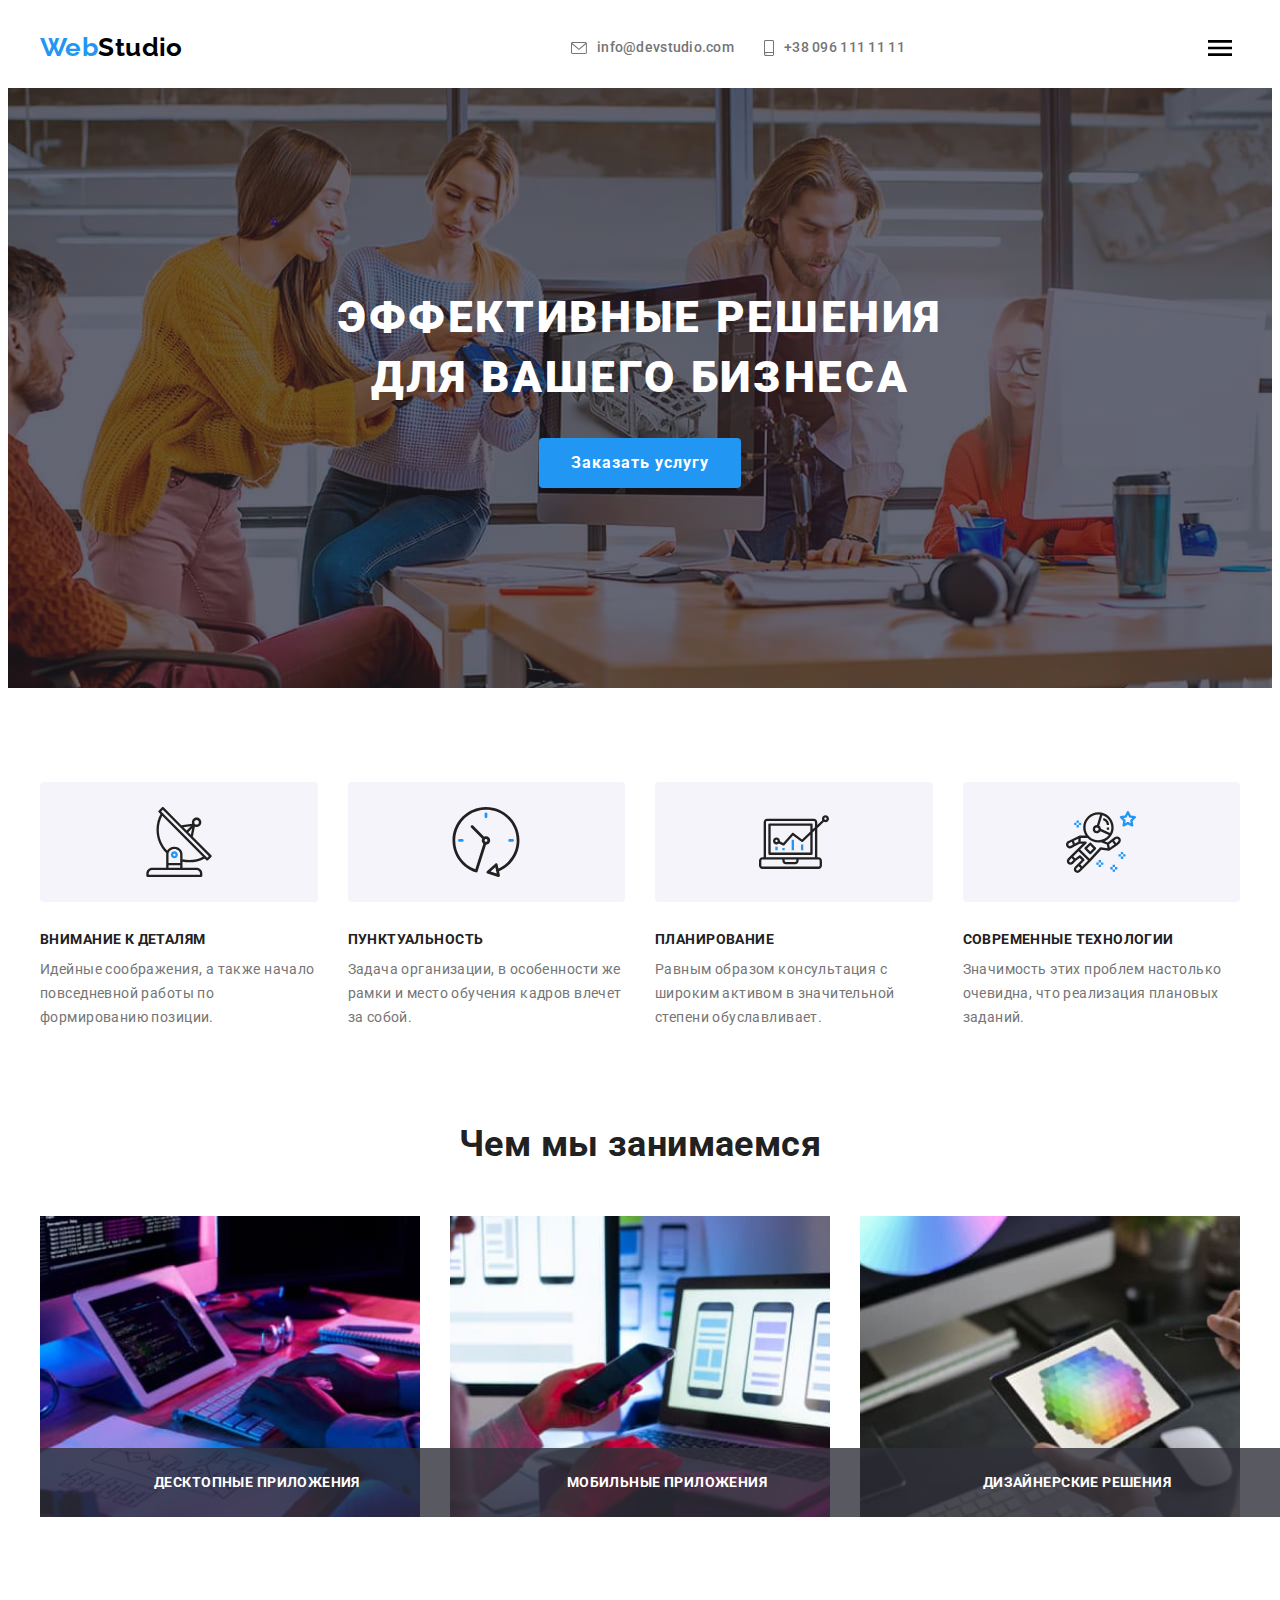
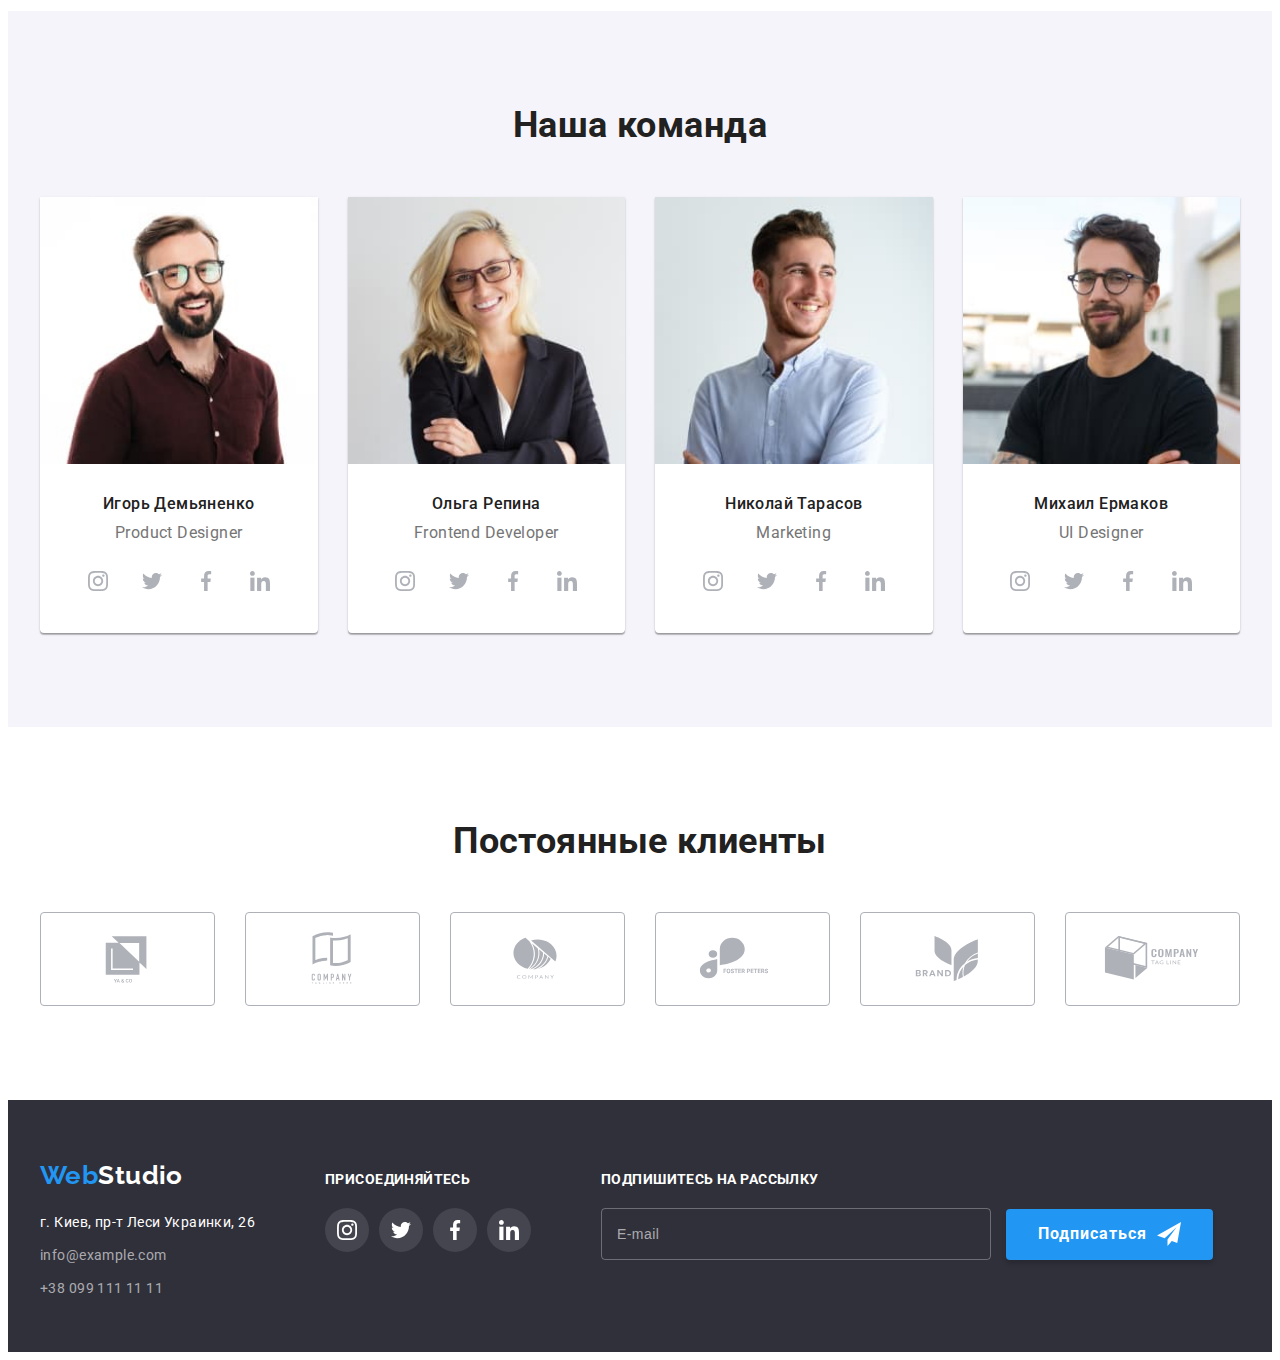
==== index.html @ e26afc37 "/" ====
<!DOCTYPE html>
<html lang="ru">
  <head>
    <meta charset="UTF-8" />
    <meta http-equiv="X-UA-Compatible" content="IE=edge" />
    <meta name="viewport" content="width=device-width, initial-scale=1.0" />
    <link rel="preconnect" href="https://fonts.googleapis.com" />
    <link rel="preconnect" href="https://fonts.gstatic.com" crossorigin />
    <link
      href="https://fonts.googleapis.com/css2?family=Raleway:wght@700&family=Roboto:wght@400;500;700;900&display=swap"
      rel="stylesheet"
    />
    <title>WebStudio</title>
    <link
      rel="stylesheet"
      href="https://cdnjs.cloudflare.com/ajax/libs/modern-normalize/1.1.0/modern-normalize.min.css"
      integrity="sha512-wpPYUAdjBVSE4KJnH1VR1HeZfpl1ub8YT/NKx4PuQ5NmX2tKuGu6U/JRp5y+Y8XG2tV+wKQpNHVUX03MfMFn9Q=="
      crossorigin="anonymous"
      referrerpolicy="no-referrer"
    />
    <link rel="stylesheet" href="./css/main.min.css" />
  </head>

  <body>
    <!-- header -->
    <header class="header">
      <div class="container header__container">
        <a href="./index.html" class="logo link">Web<span class="logo__header">Studio</span></a>
        <nav class="site-nav">
          <ul class="site-list list">
            <li class="site-list__item">
              <a href="" class="site-list__link link current">Студия</a>
            </li>
            <li class="site-list__item">
              <a href="./portfolio.html" class="site-list__link link">Портфолио</a>
            </li>
            <li class="site-list__item">
              <a href="" class="site-list__link link">Контакты</a>
            </li>
          </ul>
        </nav>
        <ul class="contact-list list">
          <li class="site-list__item">
            <a href="mailto:info@devstudio.com" class="site-list__link link">
              <svg class="contact-list__icon" width="16" height="12">
                <use href="./images/sprite-nav.svg#icon-mail"></use>
              </svg>
              info@devstudio.com
            </a>
          </li>
          <li class="site-list__item">
            <a href="tel:+380961111111" class="site-list__link link">
              <svg class="contact-list__icon" width="10" height="16">
                <use href="./images/sprite-nav.svg#icon-tell"></use>
              </svg>
              +38 096 111 11 11
            </a>
          </li>
        </ul>
        <div class="btn-menu">
          <button type="button" class="menu-open-btn" data-menu-open>
            <svg class="menu-open__icon" width="24px" height="16px">
              <use href="./images/menu-open.svg#menu-open"></use>
            </svg>
          </button>
        </div>
      </div>
      <div class="mob-menu is-hidden" data-menu>
        <div class="container">
          <button type="button" class="menu-close-btn" data-menu-close>
            <svg class="menu-close__icon" width="18.67px" height="18.67px">
              <use href="./images/menu-close.svg#menu-close"></use>
            </svg>
          </button>
          <div class="mob-menu-top">
            <ul class="mob-menu__list list">
              <li class="mob-menu__item">
                <a href="" class="mob-menu__link link">Студия</a>
              </li>
              <li class="mob-menu__item">
                <a href="./portfolio.html" class="mob-menu__link link">Портфолио</a>
              </li>
              <li class="mob-menu__item">
                <a href="" class="mob-menu__link link">Контакты</a>
              </li>
            </ul>
          </div>
          <div class="mob-contact-bottom">
            <ul class="mob-contact__list list">
              <li class="mob-contact__item">
                <a href="tel:+380961111111" class="mob-tel__link link">+38 096 111 11 11</a>
              </li>
              <li class="mob-contact__item">
                <a href="mailto:info@devstudio.com" class="mob-mail__link link"
                  >info@devstudio.com</a
                >
              </li>
            </ul>
          </div>
          <ul class="mob-social__list list">
            <li class="mob-social__item">
              <a href="" class="mob-social__link link line">Instagram</a>
            </li>
            <li class="mob-social__item">
              <a href="" class="mob-social__link link line">Twitter</a>
            </li>
            <li class="mob-social__item">
              <a href="" class="mob-social__link link line">Facebook</a>
            </li>
            <li class="mob-social__item">
              <a href="" class="mob-social__link link">LinkedIn</a>
            </li>
          </ul>
        </div>
      </div>
    </header>

    <main>
      <!-- hero -->
      <section class="hero">
        <div class="container">
          <h1 class="hero__title">ЭФФЕКТИВНЫЕ РЕШЕНИЯ ДЛЯ ВАШЕГО БИЗНЕСА</h1>
          <button type="button" class="button__universal" data-modal-open>Заказать услугу</button>
        </div>
      </section>

      <!-- feature -->
      <section class="feature section">
        <div class="container">
          <ul class="card-set list">
            <li class="feature__item item">
              <div class="feature__icon">
                <svg width="70" height="70">
                  <use href="./images/sprite.svg#icon-antenna"></use>
                </svg>
              </div>
              <h3 class="feature__title">ВНИМАНИЕ К ДЕТАЛЯМ</h3>
              <p class="feature__text">
                Идейные соображения, а также начало повседневной работы по формированию позиции.
              </p>
            </li>
            <li class="feature__item item">
              <div class="feature__icon">
                <svg width="70" height="70">
                  <use href="./images/sprite.svg#icon-clock"></use>
                </svg>
              </div>
              <h3 class="feature__title">ПУНКТУАЛЬНОСТЬ</h3>
              <p class="feature__text">
                Задача организации, в особенности же рамки и место обучения кадров влечет за собой.
              </p>
            </li>
            <li class="feature__item item">
              <div class="feature__icon">
                <svg width="70" height="70">
                  <use href="./images/sprite.svg#icon-diagram"></use>
                </svg>
              </div>
              <h3 class="feature__title">ПЛАНИРОВАНИЕ</h3>
              <p class="feature__text">
                Равным образом консультация с широким активом в значительной степени обуславливает.
              </p>
            </li>
            <li class="feature__item item">
              <div class="feature__icon">
                <svg width="70" height="70">
                  <use href="./images/sprite.svg#icon-astronaut"></use>
                </svg>
              </div>
              <h3 class="feature__title">СОВРЕМЕННЫЕ ТЕХНОЛОГИИ</h3>
              <p class="feature__text">
                Значимость этих проблем настолько очевидна, что реализация плановых заданий.
              </p>
            </li>
          </ul>
        </div>
      </section>

      <!-- work -->
      <section class="work section">
        <div class="container">
          <h2 class="section__title">Чем мы занимаемся</h2>
          <ul class="card-set list">
            <li class="work__item item">
              <div class="work__wrap">
                <img
                  srcset="./images/computer-1x.jpg 1x, ./images/computer-2x.jpg 2x"
                  src="./images/computer-1x.jpg"
                  alt="компьютер"
                  width="370"
                  height="294"
                />
                <p class="work__text">Десктопные приложения</p>
              </div>
            </li>
            <li class="work__item item">
              <div class="work__wrap">
                <img
                  srcset="./images/notebook-1x.jpg 1x, ./images/notebook-2x.jpg 2x"
                  src="./images/notebook-1x.jpg"
                  alt="ноутбук"
                  width="370"
                  height="294"
                />
                <p class="work__text">Мобильные приложения</p>
              </div>
            </li>
            <li class="work__item item">
              <div class="work__wrap">
                <img
                  srcset="./images/tablet-1x.jpg 1x, ./images/tablet-2x.jpg 2x"
                  src="./images/tablet-1x.jpg"
                  alt="планшет"
                  width="370"
                  height="294"
                />
                <p class="work__text">Дизайнерские решения</p>
              </div>
            </li>
          </ul>
        </div>
      </section>

      <!-- team -->
      <section class="team section">
        <div class="container">
          <h2 class="section__title">Наша команда</h2>
          <ul class="card-set list">
            <li class="team__item item">
              <div class="team__img">
                <picture>
                  <source
                    srcset="./images/igor-desk-1x.jpg 1x, ./images/igor-desk-2x.jpg 2x"
                    media="(min-width: 1200px)"
                  />
                  <source
                    srcset="./images/igor-tab-1x.jpg 1x, ./images/igor-tab-2x.jpg 2x"
                    media="(min-width: 768px)"
                  />
                  <source
                    srcset="./images/igor-mob-1x.jpg 1x, ./images/igor-mob-2x.jpg 2x"
                    media="(min-width: 320px)"
                  />
                  <img src="./images/igor-desk-1x.jpg" alt="дизайнер продуктов" />
                </picture>
              </div>
              <h3 class="team__title">Игорь Демьяненко</h3>
              <p lang="en" class="team__profession">Product Designer</p>
              <ul class="social list">
                <li class="social__item">
                  <a href="" class="social__link" target="_blank" rel="noopener noreferrer">
                    <svg class="social__icon" width="20" height="20">
                      <use href="./images/icons.svg#icon-instagram"></use>
                    </svg>
                  </a>
                </li>
                <li class="social__item">
                  <a href="" class="social__link" target="_blank" rel="noopener noreferrer">
                    <svg class="social__icon" width="20" height="20">
                      <use href="./images/icons.svg#icon-twitter"></use>
                    </svg>
                  </a>
                </li>
                <li class="social__item">
                  <a href="" class="social__link" target="_blank" rel="noopener noreferrer">
                    <svg class="social__icon" width="20" height="20">
                      <use href="./images/icons.svg#icon-facebook"></use>
                    </svg>
                  </a>
                </li>
                <li class="social__item">
                  <a href="" class="social__link" target="_blank" rel="noopener noreferrer">
                    <svg class="social__icon" width="20" height="20">
                      <use href="./images/icons.svg#icon-linkedin"></use>
                    </svg>
                  </a>
                </li>
              </ul>
            </li>
            <li class="team__item item">
              <div class="team__img">
                <picture>
                  <source
                    srcset="./images/olya-desk-1x.jpg 1x, ./images/olya-desk-2x.jpg 2x"
                    media="(min-width: 1200px)"
                  />
                  <source
                    srcset="./images/olya-tab-1x.jpg 1x, ./images/olya-tab-2x.jpg 2x"
                    media="(min-width: 768px)"
                  />
                  <source
                    srcset="./images/olya-mob-1x.jpg 1x, ./images/olya-mob-2x.jpg 2x"
                    media="(min-width: 320px)"
                  />
                  <img src="./images/olya-desk-1x.jpg" alt="фронтенд разработчик" />
                </picture>
              </div>
              <h3 class="team__title">Ольга Репина</h3>
              <p lang="en" class="team__profession">Frontend Developer</p>
              <ul class="social list">
                <li class="social__item">
                  <a href="" class="social__link" target="_blank" rel="noopener noreferrer">
                    <svg class="social__icon" width="20" height="20">
                      <use href="./images/icons.svg#icon-instagram"></use>
                    </svg>
                  </a>
                </li>
                <li class="social__item">
                  <a href="" class="social__link" target="_blank" rel="noopener noreferrer">
                    <svg class="social__icon" width="20" height="20">
                      <use href="./images/icons.svg#icon-twitter"></use>
                    </svg>
                  </a>
                </li>
                <li class="social__item">
                  <a href="" class="social__link" target="_blank" rel="noopener noreferrer">
                    <svg class="social__icon" width="20" height="20">
                      <use href="./images/icons.svg#icon-facebook"></use>
                    </svg>
                  </a>
                </li>
                <li class="social__item">
                  <a href="" class="social__link" target="_blank" rel="noopener noreferrer">
                    <svg class="social__icon" width="20" height="20">
                      <use href="./images/icons.svg#icon-linkedin"></use>
                    </svg>
                  </a>
                </li>
              </ul>
            </li>
            <li class="team__item item">
              <div class="team__img">
                <picture>
                  <source
                    srcset="./images/nicholas-desk-1x.jpg 1x, ./images/nicholas-desk-2x.jpg 2x"
                    media="(min-width: 1200px)"
                  />
                  <source
                    srcset="./images/nicholas-tab-1x.jpg 1x, ./images/nicholas-tab-2x.jpg 2x"
                    media="(min-width: 768px)"
                  />
                  <source
                    srcset="./images/nicholas-mob-1x.jpg 1x, ./images/nicholas-mob-2x.jpg 2x"
                    media="(min-width: 320px)"
                  />
                  <img src="./images/nicholas-desk-1x.jpg" alt="занимается маркетингом" />
                </picture>
              </div>
              <h3 class="team__title">Николай Тарасов</h3>
              <p lang="en" class="team__profession">Marketing</p>
              <ul class="social list">
                <li class="social__item">
                  <a href="" class="social__link" target="_blank" rel="noopener noreferrer">
                    <svg class="social__icon" width="20" height="20">
                      <use href="./images/icons.svg#icon-instagram"></use>
                    </svg>
                  </a>
                </li>
                <li class="social__item">
                  <a href="" class="social__link" target="_blank" rel="noopener noreferrer">
                    <svg class="social__icon" width="20" height="20">
                      <use href="./images/icons.svg#icon-twitter"></use>
                    </svg>
                  </a>
                </li>
                <li class="social__item">
                  <a href="" class="social__link" target="_blank" rel="noopener noreferrer">
                    <svg class="social__icon" width="20" height="20">
                      <use href="./images/icons.svg#icon-facebook"></use>
                    </svg>
                  </a>
                </li>
                <li class="social__item">
                  <a href="" class="social__link" target="_blank" rel="noopener noreferrer">
                    <svg class="social__icon" width="20" height="20">
                      <use href="./images/icons.svg#icon-linkedin"></use>
                    </svg>
                  </a>
                </li>
              </ul>
            </li>
            <li class="team__item item">
              <div class="team__img">
                <picture>
                  <source
                    srcset="./images/michael-desk-1x.jpg 1x, ./images/michael-desk-2x.jpg 2x"
                    media="(min-width: 1200px)"
                  />
                  <source
                    srcset="./images/michael-tab-1x.jpg 1x, ./images/michael-tab-2x.jpg 2x"
                    media="(min-width: 768px)"
                  />
                  <source
                    srcset="./images/michael-mob-1x.jpg 1x, ./images/michael-mob-2x.jpg 2x"
                    media="(min-width: 320px)"
                  />
                  <img src="./images/michael-desk-1x.jpg" alt="дизайнер интерфейсов" />
                </picture>
              </div>
              <h3 class="team__title">Михаил Ермаков</h3>
              <p lang="en" class="team__profession">UI Designer</p>
              <ul class="social list">
                <li class="social__item">
                  <a href="" class="social__link" target="_blank" rel="noopener noreferrer">
                    <svg class="social__icon" width="20" height="20">
                      <use href="./images/icons.svg#icon-instagram"></use>
                    </svg>
                  </a>
                </li>
                <li class="social__item">
                  <a href="" class="social__link" target="_blank" rel="noopener noreferrer">
                    <svg class="social__icon" width="20" height="20">
                      <use href="./images/icons.svg#icon-twitter"></use>
                    </svg>
                  </a>
                </li>
                <li class="social__item">
                  <a href="" class="social__link" target="_blank" rel="noopener noreferrer">
                    <svg class="social__icon" width="20" height="20">
                      <use href="./images/icons.svg#icon-facebook"></use>
                    </svg>
                  </a>
                </li>
                <li class="social__item">
                  <a href="" class="social__link" target="_blank" rel="noopener noreferrer">
                    <svg class="social__icon" width="20" height="20">
                      <use href="./images/icons.svg#icon-linkedin"></use>
                    </svg>
                  </a>
                </li>
              </ul>
            </li>
          </ul>
        </div>
      </section>

      <!-- клиенты -->
      <section class="section client">
        <div class="container">
          <h1 class="section__title">Постоянные клиенты</h1>
          <ul class="card-set list">
            <li class="client__item item">
              <a href="" class="client__link" target="_blank" rel="noopener noreferrer">
                <svg class="client__icon" width="106" height="60">
                  <use href="./images/icons-client.svg#icon-client1"></use>
                </svg>
              </a>
            </li>
            <li class="client__item item">
              <a href="" class="client__link" target="_blank" rel="noopener noreferrer">
                <svg class="client__icon" width="106" height="60">
                  <use href="./images/icons-client.svg#icon-client2"></use>
                </svg>
              </a>
            </li>
            <li class="client__item item">
              <a href="" class="client__link" target="_blank" rel="noopener noreferrer">
                <svg class="client__icon" width="106" height="60">
                  <use href="./images/icons-client.svg#icon-client3"></use>
                </svg>
              </a>
            </li>
            <li class="client__item item">
              <a href="" class="client__link" target="_blank" rel="noopener noreferrer">
                <svg class="client__icon" width="106" height="60">
                  <use href="./images/icons-client.svg#icon-client4"></use>
                </svg>
              </a>
            </li>
            <li class="client__item item">
              <a href="" class="client__link" target="_blank" rel="noopener noreferrer">
                <svg class="client__icon" width="106" height="60">
                  <use href="./images/icons-client.svg#icon-client5"></use>
                </svg>
              </a>
            </li>
            <li class="client__item item">
              <a href="" class="client__link" target="_blank" rel="noopener noreferrer">
                <svg class="client__icon" width="106" height="60">
                  <use href="./images/icons-client.svg#icon-client6"></use>
                </svg>
              </a>
            </li>
          </ul>
        </div>
      </section>
    </main>

    <!-- footer -->
    <footer class="footer">
      <div class="container footer-container">
        <div class="footer-con-item">
          <a href="/" class="logo link">Web<span class="logo__footer">Studio</span></a>
          <address class="address">
            <ul class="address-list list">
              <li class="address-list__item">
                <a
                  href="https://goo.gl/maps/yd7HGHRMkao7DPrR8"
                  target="_blank"
                  rel="noopener noreferrer"
                  class="address-list__link link"
                  >г. Киев, пр-т Леси Украинки, 26</a
                >
              </li>
              <li class="address-list__item">
                <a href="mailto:info@example.com" class="address-list__link link"
                  >info@example.com</a
                >
              </li>
              <li class="address-list__item">
                <a href="tel:+380991111111" class="address-list__link link">+38 099 111 11 11</a>
              </li>
            </ul>
          </address>
        </div>
        <div class="footer-con-item">
          <h3 class="section-subject">присоединяйтесь</h3>
          <ul class="social list">
            <li class="social__item">
              <a href="" class="social__link" target="_blank" rel="noopener noreferrer">
                <svg class="social__icon" width="20" height="20">
                  <use href="./images/icons.svg#icon-instagram"></use>
                </svg>
              </a>
            </li>
            <li class="social__item">
              <a href="" class="social__link" target="_blank" rel="noopener noreferrer">
                <svg class="social__icon" width="20" height="20">
                  <use href="./images/icons.svg#icon-twitter"></use>
                </svg>
              </a>
            </li>
            <li class="social__item">
              <a href="" class="social__link" target="_blank" rel="noopener noreferrer">
                <svg class="social__icon" width="20" height="20">
                  <use href="./images/icons.svg#icon-facebook"></use>
                </svg>
              </a>
            </li>
            <li class="social__item">
              <a href="" class="social__link" target="_blank" rel="noopener noreferrer">
                <svg class="social__icon" width="20" height="20">
                  <use href="./images/icons.svg#icon-linkedin"></use>
                </svg>
              </a>
            </li>
          </ul>
        </div>
        <div class="footer-con-item">
          <h3 class="section-subject">Подпишитесь на рассылку</h3>
          <form class="footer-form">
            <input
              class="footer-form__input"
              name="email-footer"
              type="email"
              placeholder="E-mail"
            />
            <button class="button__universal btn-send" type="submit">
              Подписаться
              <svg class="footer-form__icon" width="24px" height="24px">
                <use href="./images/icon-send.svg#icon-send"></use>
              </svg>
            </button>
          </form>
        </div>
      </div>
    </footer>

    <!-- backdrop -->
    <div class="backdrop is-hidden" data-modal>
      <div class="modal">
        <button type="button" class="modal__close" data-modal-close>
          <svg class="modal-close__icon" width="18px" height="18px">
            <use href="./images/modal-close.svg#icon-close"></use>
          </svg>
        </button>
        <p class="modal__title">Оставьте свои данные, мы вам перезвоним</p>
        <form class="form" action="#">
          <div class="form__field">
            <label class="form__label" for="user-name">Имя</label>
            <input type="text" class="form__input" name="user-name" required id="user-name" />
            <svg class="form__icon" width="18px" height="18px">
              <use href="./images/form-sprite.svg#icon-person"></use>
            </svg>
          </div>
          <div class="form__field">
            <label class="form__label" for="user-tel">Телефон</label>
            <input type="tel" class="form__input" name="user-tel" id="user-tel" />
            <svg class="form__icon" width="18px" height="18px">
              <use href="./images/form-sprite.svg#icon-phone"></use>
            </svg>
          </div>
          <div class="form__field">
            <label class="form__label" for="user-email">Почта</label>
            <input type="email" class="form__input" name="user-email" required id="user-email" />
            <svg class="form__icon" width="18px" height="18px">
              <use href="./images/form-sprite.svg#icon-email"></use>
            </svg>
          </div>
          <div class="form__field form__comment">
            <label class="form__label" for="user-text">Комментарий</label>
            <textarea
              name="user-text"
              id="user-text"
              class="form__text"
              placeholder="Введите текст"
            ></textarea>
          </div>
          <div class="conditions">
            <label class="checkbox" for="check">
              <input class="input__checkbox" type="checkbox" name="check" id="check" />
              <span class="checkbox__icon"></span>
              <span class="checkbox__text">
                Соглашаюсь с рассылкой и принимаю
                <a class="conditions__link" href="" target="_blank" rel="noopener noreferrer"
                  >Условия договора</a
                ></span
              >
            </label>
          </div>
          <button type="submit" class="form-btn button__universal">Отправить</button>
        </form>
      </div>
    </div>
    <script src="./js/modal.js"></script>
    <script src="./js/menu.js"></script>
  </body>
</html>
---- css/main.min.css ----
:root{--primary-text-color: #757575;--title-text-color: #212121;--accent-color: #2196f3;--primary-white-color: #ffffff;--secondary-background-color: #f5f4fa;--secondary-accent: #2f303a;--color-button: #2196f3;--color-button-hover: #188ce8;--secondary-button-background: #f5f4fa;--black-color: #000000;--secondary-link-color: rgba(255, 255, 255, 0.6);--color-border: #ececec;--secondary-color-border: #eeeeee;--color-for-svg-elements: #afb1b8;--background--color--svg: rgba(255, 255, 255, 0.1);--transition: 250ms cubic-bezier(0.4, 0, 0.2, 1);--backdrop-color: rgba(0, 0, 0, 0.2);--border-form: rgba(33, 33, 33, 0.2);--card-item: 4;--card-gap: 30px}p,h1,h2,h3,h4,h5,h6{margin:0}ul,ol{margin:0;padding:0}button{cursor:pointer}img{max-width:100%;width:100%;display:block;height:auto}body{color:var(--primary-text-color);font-family:'Roboto', sans-serif;font-size:14px;line-height:1.71;letter-spacing:0.03em}.list{list-style:none}.link{text-decoration:none;color:inherit}.item{flex-basis:calc(100% / var(--card-item) - var(--card-gap));margin-top:var(--card-gap);margin-left:var(--card-gap)}.card-set{display:flex;margin-top:calc(var(--card-gap) * -1);margin-left:calc(var(--card-gap) * -1)}@media screen and (max-width: 768px){.card-set{flex-wrap:wrap}}@media screen and (min-width: 768px){.card-set{flex-wrap:wrap}}.visually-hidden{position:absolute;clip:rect(0 0 0 0);width:1px;height:1px;margin:-1px}.container{width:100%;padding-left:15px;padding-right:15px;margin:0 auto}@media screen and (min-width: 480px){.container{max-width:480px}}@media screen and (min-width: 768px){.container{max-width:776px}}@media screen and (min-width: 1200px){.container{max-width:1200px}}.section{padding-top:60px;padding-bottom:60px}@media screen and (min-width: 1200px){.section{padding-top:94px;padding-bottom:94px}}.logo{font-size:26px;font-weight:700;line-height:1.2;display:inline-block;color:var(--accent-color);font-family:'Raleway', sans-serif}.logo__header{color:var(--black-color)}.logo__footer{color:var(--primary-white-color);display:inline-block}.section__title{font-size:28px;line-height:1.18;color:var(--title-text-color);margin-bottom:30px}@media screen and (min-width: 1200px){.section__title{font-size:36px;line-height:1.16;margin-bottom:50px}}.button__universal{font-size:16px;font-weight:700;line-height:1.9;letter-spacing:.06em;color:var(--primary-white-color);background-color:var(--color-button);border:none;box-shadow:0px 4px 4px rgba(0,0,0,0.15);border-radius:4px;font-family:inherit;min-width:200px;min-height:50px;padding:10px 32px;justify-content:center;transition:background-color var(--transition)}.button__universal:hover,.button__universal:focus{background-color:var(--color-button-hover)}.social{display:flex;justify-content:center}.social__link{width:44px;height:44px;display:flex;color:var(--color-for-svg-elements);justify-content:center;align-items:center;border-radius:50%;transition:color var(--transition),background-color var(--transition)}.social__link:hover,.social__link:focus{background-color:var(--accent-color);color:var(--primary-white-color)}.social__icon{justify-content:center;align-items:center;fill:currentColor}.social__item+.social__item{margin-left:10px}.backdrop{position:fixed;top:0;background:var(--backdrop-color);width:100vw;height:100vh;transition:opacity 500ms, visibility 500ms}.backdrop.is-hidden .modal{transform:translate(-50%, -50%) scale(0.5)}.modal{background-color:var(--primary-white-color);box-shadow:0px 1px 3px rgba(0,0,0,0.12),0px 1px 1px rgba(0,0,0,0.14),0px 2px 1px var(--backdrop-color);border-radius:4px;position:absolute;top:50%;left:50%;transform:translate(-50%, -50%) scale(1);transition:transform 500ms;min-height:609px;padding:40px}@media screen and (min-width: 480px){.modal{width:450px}}@media screen and (min-width: 1200px){.modal{width:528px;min-height:581px;position:absolute;top:50%;left:50%;transform:translate(-50%, -50%) scale(1)}}.modal__close{position:absolute;top:8px;right:8px;padding:0;display:flex;justify-content:center;align-items:center;width:30px;height:30px;color:var(--accent-color);background-color:var(--primary-white-color);border:1px solid rgba(0,0,0,0.1);border-radius:50%}.modal__close:hover .modal-close__icon,.modal__close:focus .modal-close__icon{fill:currentColor}.modal-close__icon{transition:var(--transition)}.is-hidden{opacity:0.5;pointer-events:none;visibility:hidden}.modal__title{font-size:20px;font-weight:700;line-height:1.5;color:var(--title-text-color);text-align:center;margin-bottom:12px}@media screen and (min-width: 1200px){.modal__title{font-size:20px;font-weight:700;line-height:1.15}}.form__field{position:relative;margin-bottom:10px}.form__input{width:100%;height:40px;border:1px solid var(--border-form);border-radius:4px;outline:none;padding:11px 12px 11px 42px;transition:border var(--transition)}.form__input:hover ~ .form__icon,.form__input:focus ~ .form__icon{fill:var(--accent-color)}.form__input:focus,.form__input:hover,.form__text:focus,.form__text:hover{border-color:var(--accent-color)}.form__label{line-height:1.16;letter-spacing:.01em;display:block;margin-bottom:4px}.form__text{font-size:12px;line-height:1.16;letter-spacing:.01em;display:block;padding:12px 16px;border:1px solid var(--border-form);border-radius:4px;width:100%;height:120px;resize:none;outline:none;transition:var(--transition)}.form__text::placeholder{color:rgba(117,117,117,0.5)}.form__comment{margin-bottom:20px}.form__icon{display:inline-block;top:50%;left:12px;position:absolute;fill:var(--title-text-color);transition:var(--transition)}.input__checkbox{position:absolute;clip:rect(0 0 0 0);width:1px;height:1px;margin:-1px}.input__checkbox:hover+.checkbox__icon,.input__checkbox:focus+.checkbox__icon{border:solid 2px var(--accent-color)}.checkbox{display:flex;align-items:center;justify-content:center}.checkbox__icon{display:inline-block;width:16px;height:15px;margin-right:8px;border:solid 2px var(--title-text-color);border-radius:2px;transition:var(--transition);cursor:pointer}.input__checkbox:checked+.checkbox__icon{border-color:var(--accent-color);background-color:var(--accent-color);background-image:url(../images/icon-check.svg);background-size:contain;background-origin:border-box}.conditions{margin-bottom:30px}@media screen and (min-width: 480px){.checkbox__text{font-size:12px;line-height:1.16;letter-spacing:.03em}}@media screen and (min-width: 1200px){.checkbox__text{font-size:14px;line-height:1.7;letter-spacing:.03em}}.conditions__link{color:var(--accent-color)}.form-btn{display:flex;margin-left:auto;margin-right:auto}.filter-list{display:flex;justify-content:center;margin-bottom:50px}.filter__item:not(:last-child){margin-right:8px}.filter__btn{font-size:16px;font-weight:500;line-height:1.6;color:var(--title-text-color);background-color:var(--secondary-button-background);letter-spacing:inherit;font-family:inherit;cursor:pointer;padding:6px 22px;border-radius:4px;border:none;transition:color var(--transition),background-color var(--transition)}.filter__btn:hover,.filter__btn:focus,.filter__btn.current{color:var(--primary-white-color);background-color:var(--color-button);box-shadow:0px 3px 1px rgba(0,0,0,0.1),0px 1px 2px rgba(0,0,0,0.08),0px 2px 2px rgba(0,0,0,0.12)}.filter__btn.current{color:var(--primary-white-color)}.header{background-color:var(--primary-white-color)}.header__container{display:flex;align-items:center}.header__container .logo{margin-right:93px}.header__border{border-bottom:1px solid var(--color-border)}.current{position:relative}.current::after{content:'';width:100%;height:5px;border-radius:2px;background:var(--accent-color);position:absolute;left:0;bottom:0}.site-nav{display:none}.site-list{display:flex;align-items:center;color:var(--title-text-color)}.site-list .site-list__item:not(:last-child){margin-right:50px}.site-list__link{font-weight:500;line-height:1.14;letter-spacing:.02em;display:inline-flex;align-items:center;padding-top:32px;padding-bottom:32px;transition:color var(--transition)}.site-list__link:hover,.site-list__link:focus,.site-list__link.current{color:var(--accent-color)}.contact-list{display:none}@media screen and (min-width: 1200px){.contact-list{display:flex;margin-left:auto}.contact-list .site-list__item:not(:last-child){margin-right:30px}}.contact-list__icon{fill:currentColor;margin-right:10px}.btn-menu{padding-top:10px;padding-bottom:10px;margin-left:auto}.menu-open-btn{display:flex;padding:0;border:none;background-color:transparent;color:var(--accent-color)}.menu-open-btn:hover .menu-open__icon,.menu-open-btn:focus .menu-open__icon{fill:currentColor}.menu-open__icon{transition:var(--transition)}.menu-open__icon{width:40px;height:40px}.mob-menu{position:fixed;background-color:var(--primary-white-color);padding-top:10px;padding-bottom:10px;top:0;left:0;width:100vw;height:100vh;z-index:1;transition:left 500ms, visibility 500ms}.mob-menu .container{height:100%;display:flex;flex-direction:column}.mob-menu.is-hidden{left:100%}.mob-menu-top{margin-bottom:auto}.menu-close-btn{margin-left:auto;margin-bottom:8px;display:flex;border:none;padding:0;background-color:transparent;color:var(--accent-color)}.menu-close-btn:hover .menu-close__icon,.menu-close-btn:focus .menu-close__icon{fill:currentColor}.menu-close__icon{transition:var(--transition)}.menu-close__icon{width:40px;height:40px}.mob-menu__list{display:inline-block}.mob-menu__link{font-size:40px;font-weight:500;line-height:1.7;letter-spacing:.02em;color:var(--title-text-color);transition:var(--transition)}.mob-menu__link:hover,.mob-menu__link:focus{color:var(--accent-color)}.mob-menu__item,.mob-contact__item{padding-left:40px}.mob-menu__item:not(:last-child),.mob-contact__item:not(:last-child){margin-bottom:32px}.mob-contact-bottom{margin-top:auto}.mob-tel__link{font-size:34px;font-weight:500;line-height:1.17;letter-spacing:.02em;color:var(--accent-color);transition:var(--transition)}.mob-tel__link:hover,.mob-tel__link:focus{color:var(--title-text-color)}.mob-mail__link{font-size:24px;font-weight:500;line-height:1.16;letter-spacing:.02em;display:block;margin-bottom:64px;transition:var(--transition)}.mob-mail__link:hover,.mob-mail__link:focus{color:var(--accent-color)}.mob-social__list{display:inline-flex;padding-left:40px}.mob-social__item:not(:last-child){margin-right:10px}.mob-social__link{color:var(--accent-color);transition:var(--transition)}.mob-social__link:hover,.mob-social__link:focus{color:var(--title-text-color)}.line::after{content:'';border:1px solid rgba(33,33,33,0.2);transform:rotate(90deg);margin-left:10px}.hero{text-align:center;max-width:1600px;margin:0 auto;padding-top:118px;padding-bottom:118px;background-color:var(--secondary-accent);background-size:cover;background-repeat:no-repeat;background-position:center;background-image:linear-gradient(rgba(47,48,58,0.4), rgba(47,48,58,0.4)),url(../images/hero-bg-tel-1x.jpg)}@media (min-device-pixel-ratio: 2), (min-resolution: 192dpi), (min-resolution: 2dppx){.hero{background-image:linear-gradient(rgba(47,48,58,0.4), rgba(47,48,58,0.4)),url(../images/hero-bg-tel-2x.jpg)}}@media screen and (min-width: 768px){.hero{background-image:linear-gradient(rgba(47,48,58,0.4), rgba(47,48,58,0.4)),url(../images/hero-bg-tab-1x.jpg)}}@media screen and (min-width: 768px) and (min-device-pixel-ratio: 2), screen and (min-width: 768px) and (min-resolution: 192dpi), screen and (min-width: 768px) and (min-resolution: 2dppx){.hero{background-image:linear-gradient(rgba(47,48,58,0.4), rgba(47,48,58,0.4)),url(../images/hero-bg-tab-2x.jpg)}}@media screen and (min-width: 1200px){.hero{background-image:linear-gradient(rgba(47,48,58,0.4), rgba(47,48,58,0.4)),url(../images/hero-bg-desk-1x.jpg);padding-top:200px;padding-bottom:200px}}@media screen and (min-width: 1200px) and (min-device-pixel-ratio: 2), screen and (min-width: 1200px) and (min-resolution: 192dpi), screen and (min-width: 1200px) and (min-resolution: 2dppx){.hero{background-image:linear-gradient(rgba(47,48,58,0.4), rgba(47,48,58,0.4)),url(../images/hero-bg-desk-2x.jpg)}}.hero__title{font-size:26px;font-weight:900;line-height:1.6;letter-spacing:.06em;color:var(--primary-white-color);margin-bottom:30px;margin-left:auto;margin-right:auto;max-width:360px}@media screen and (min-width: 1200px){.hero__title{font-size:44px;font-weight:900;line-height:1.36;letter-spacing:.06em;max-width:696px}}.feature__icon{justify-content:center;align-items:center;display:flex;background-color:var(--secondary-background-color);border-radius:4px;height:120px;margin-bottom:30px}.feature .feature__title{font-size:14px;font-weight:700;line-height:1.14;letter-spacing:.03em;color:var(--title-text-color);margin-bottom:10px}.feature__item{--card-item: 1}@media screen and (min-width: 768px){.feature__item{--card-item: 2}}@media screen and (min-width: 1200px){.feature__item{--card-item: 4}}.work{text-align:center;padding-top:0;--card-item: 3}.work__text{font-size:14px;font-weight:700;line-height:1.14;letter-spacing:.03em;position:absolute;bottom:0;background:rgba(47,48,58,0.8);padding:27px;width:100%;color:var(--primary-white-color);text-transform:uppercase}.work__wrap{position:relative}.team{background-color:var(--secondary-background-color);text-align:center}.team__item .team__title,.team__item .team__profession{font-size:16px;line-height:1.19}.team__item .team__title{color:var(--title-text-color);font-weight:500;margin-bottom:10px}.team__item{background:var(--primary-white-color);box-shadow:0px 1px 3px rgba(0,0,0,0.12),0px 1px 1px rgba(0,0,0,0.14),0px 2px 1px rgba(0,0,0,0.2);border-radius:0px 0px 4px 4px;padding-bottom:30px;--card-item: 1}@media screen and (min-width: 768px){.team__item{--card-item: 2}}@media screen and (min-width: 1200px){.team__item{--card-item: 4}}.team__img{margin-bottom:30px}.team__profession{margin-bottom:16px}.client{text-align:center}.client__link{display:flex;justify-content:center;align-items:center;color:var(--color-for-svg-elements);height:92px;border-radius:4px;border:1px solid currentColor;transition:var(--transition)}.client__link:hover,.client__link:focus{color:var(--accent-color)}.client__item{--card-item: 2}@media screen and (min-width: 768px){.client__item{--card-item: 3}}@media screen and (min-width: 1200px){.client__item{--card-item: 6}}.client__icon{fill:currentColor}.footer{background-color:var(--secondary-accent);padding-bottom:60px;padding-top:60px}.footer .social__link:hover,.footer .social__link:focus{background-color:var(--accent-color)}.footer .logo{margin-bottom:20px}.address{font-style:normal}.address-list__link{display:inline-block;color:var(--secondary-link-color);transition:color var(--transition)}.address-list{margin-bottom:-9px}.address-list .address-list__link:hover,.address-list .address-list__link:focus{color:var(--accent-color)}.address-list__item:not(:last-child){margin-bottom:9px}.address-list__link[target='_blank']{color:var(--primary-white-color)}.container.footer-container{display:flex;align-items:baseline}.footer-con-item:not(:last-child){margin-right:70px}.footer-con-item:not(:last-child):last-child{margin-left:auto}.footer .social__link{background:var(--background--color--svg);color:var(--primary-white-color)}.section-subject{font-size:14px;font-weight:700;line-height:1.14;letter-spacing:.03em;color:var(--primary-white-color);margin-bottom:20px;text-transform:uppercase}.footer-form__input{font-size:14px;font-weight:16;line-height:1.14;letter-spacing:.03em;height:50px;min-width:358px;padding:0 15px;margin-right:12px;outline:none;color:var(--primary-white-color);background-color:inherit;border:1px solid rgba(255,255,255,0.3);border-radius:4px;transition:var(--transition)}.footer-form__input::placeholder{color:var(--secondary-link-color)}.footer-form__input:focus,.footer-form__input:hover{border-color:var(--accent-color);filter:drop-shadow(0px 4px 4px rgba(0,0,0,0.15))}.btn-send{display:inline-flex;align-items:center}.footer-form__icon{margin-left:10px}.project__link{display:flex;flex-direction:column}.project__link:hover,.project__link:focus{box-shadow:0px 1px 1px rgba(0,0,0,0.12),0px 4px 4px rgba(0,0,0,0.06),1px 4px 6px rgba(0,0,0,0.16)}.project__link:hover .project__img-text,.project__link:focus .project__img-text{transform:translateY(0)}.project__title{font-size:18px;line-height:2;letter-spacing:.06em;color:var(--title-text-color);margin-bottom:4px}.project__item{--card-item: 3}.project__item-wrap{position:relative;overflow:hidden}.project__img-text{font-size:18px;line-height:1.55;position:absolute;top:0;right:0;color:var(--primary-white-color);background:rgba(33,150,243,0.9);height:100%;padding:63px 24px;transition-property:transform;transition-duration:250ms;transform:translateY(100%);transition-timing-function:cubic-bezier(0.4, 0, 0.2, 1)}.project__text{font-size:16px;line-height:1.9}.project-border{background:var(--border-color);border:1px solid var(--secondary-color-border);border-top-style:none;padding:20px 24px}
/*# sourceMappingURL=main.min.css.map */
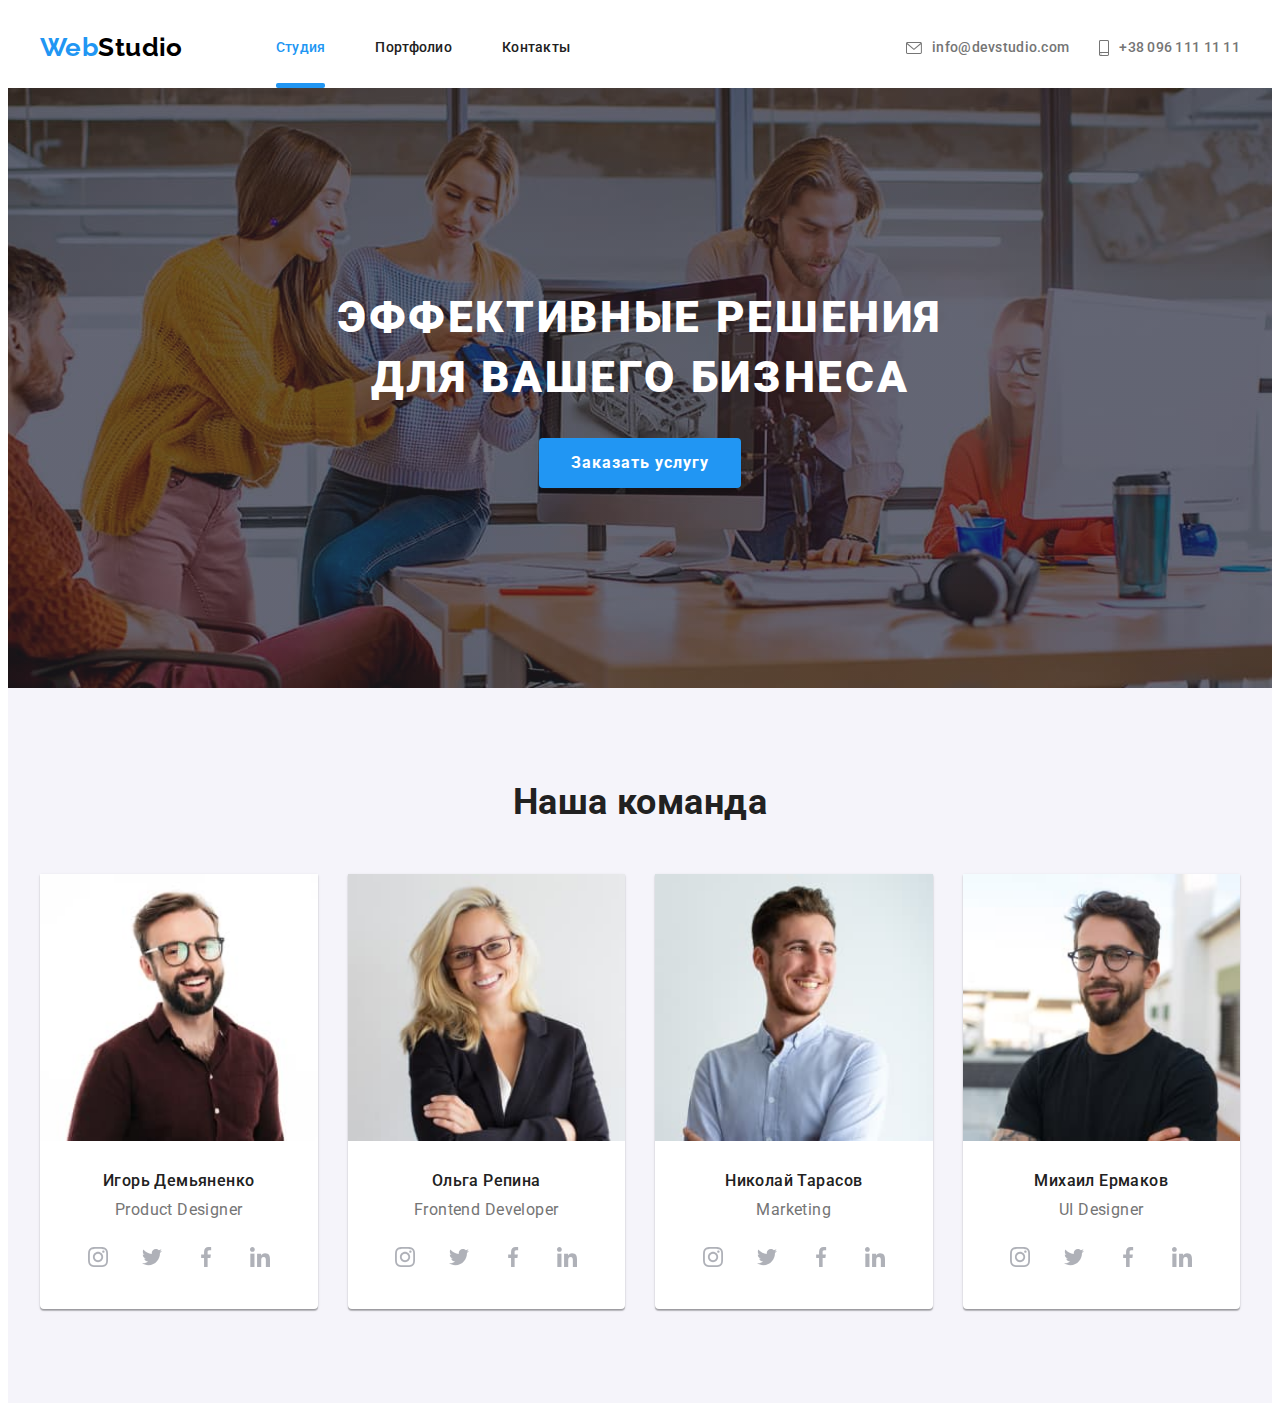
==== commit 0dec6b19: "/" ====
--- a/index.html
+++ b/index.html
@@ -65,7 +65,7 @@
           </button>
         </div>
       </div>
-      <div class="mob-menu is-hidden" data-menu>
+      <div class="mob-menu is-hidden-menu" data-menu>
         <div class="container">
           <button type="button" class="menu-close-btn" data-menu-close>
             <svg class="menu-close__icon" width="18.67px" height="18.67px">
@@ -96,21 +96,21 @@
                 >
               </li>
             </ul>
+            <ul class="mob-social__list list">
+              <li class="mob-social__item">
+                <a href="" class="mob-social__link link line">Instagram</a>
+              </li>
+              <li class="mob-social__item">
+                <a href="" class="mob-social__link link line">Twitter</a>
+              </li>
+              <li class="mob-social__item">
+                <a href="" class="mob-social__link link line">Facebook</a>
+              </li>
+              <li class="mob-social__item">
+                <a href="" class="mob-social__link link">LinkedIn</a>
+              </li>
+            </ul>
           </div>
-          <ul class="mob-social__list list">
-            <li class="mob-social__item">
-              <a href="" class="mob-social__link link line">Instagram</a>
-            </li>
-            <li class="mob-social__item">
-              <a href="" class="mob-social__link link line">Twitter</a>
-            </li>
-            <li class="mob-social__item">
-              <a href="" class="mob-social__link link line">Facebook</a>
-            </li>
-            <li class="mob-social__item">
-              <a href="" class="mob-social__link link">LinkedIn</a>
-            </li>
-          </ul>
         </div>
       </div>
     </header>
@@ -125,7 +125,7 @@
       </section>
 
       <!-- feature -->
-      <section class="feature section">
+      <!-- <section class="feature section">
         <div class="container">
           <ul class="card-set list">
             <li class="feature__item item">
@@ -174,10 +174,10 @@
             </li>
           </ul>
         </div>
-      </section>
+      </section> -->
 
       <!-- work -->
-      <section class="work section">
+      <!-- <section class="work section">
         <div class="container">
           <h2 class="section__title">Чем мы занимаемся</h2>
           <ul class="card-set list">
@@ -219,7 +219,7 @@
             </li>
           </ul>
         </div>
-      </section>
+      </section> -->
 
       <!-- team -->
       <section class="team section">
@@ -435,7 +435,7 @@
       </section>
 
       <!-- клиенты -->
-      <section class="section client">
+      <!-- <section class="section client">
         <div class="container">
           <h1 class="section__title">Постоянные клиенты</h1>
           <ul class="card-set list">
@@ -483,11 +483,11 @@
             </li>
           </ul>
         </div>
-      </section>
+      </section> -->
     </main>
 
     <!-- footer -->
-    <footer class="footer">
+    <!-- <footer class="footer">
       <div class="container footer-container">
         <div class="footer-con-item">
           <a href="/" class="logo link">Web<span class="logo__footer">Studio</span></a>
@@ -564,7 +564,7 @@
           </form>
         </div>
       </div>
-    </footer>
+    </footer> -->
 
     <!-- backdrop -->
     <div class="backdrop is-hidden" data-modal>
--- a/css/main.min.css
+++ b/css/main.min.css
@@ -1,2 +1,2 @@
-:root{--primary-text-color: #757575;--title-text-color: #212121;--accent-color: #2196f3;--primary-white-color: #ffffff;--secondary-background-color: #f5f4fa;--secondary-accent: #2f303a;--color-button: #2196f3;--color-button-hover: #188ce8;--secondary-button-background: #f5f4fa;--black-color: #000000;--secondary-link-color: rgba(255, 255, 255, 0.6);--color-border: #ececec;--secondary-color-border: #eeeeee;--color-for-svg-elements: #afb1b8;--background--color--svg: rgba(255, 255, 255, 0.1);--transition: 250ms cubic-bezier(0.4, 0, 0.2, 1);--backdrop-color: rgba(0, 0, 0, 0.2);--border-form: rgba(33, 33, 33, 0.2);--card-item: 4;--card-gap: 30px}p,h1,h2,h3,h4,h5,h6{margin:0}ul,ol{margin:0;padding:0}button{cursor:pointer}img{max-width:100%;width:100%;display:block;height:auto}body{color:var(--primary-text-color);font-family:'Roboto', sans-serif;font-size:14px;line-height:1.71;letter-spacing:0.03em}.list{list-style:none}.link{text-decoration:none;color:inherit}.item{flex-basis:calc(100% / var(--card-item) - var(--card-gap));margin-top:var(--card-gap);margin-left:var(--card-gap)}.card-set{display:flex;margin-top:calc(var(--card-gap) * -1);margin-left:calc(var(--card-gap) * -1)}@media screen and (max-width: 768px){.card-set{flex-wrap:wrap}}@media screen and (min-width: 768px){.card-set{flex-wrap:wrap}}.visually-hidden{position:absolute;clip:rect(0 0 0 0);width:1px;height:1px;margin:-1px}.container{width:100%;padding-left:15px;padding-right:15px;margin:0 auto}@media screen and (min-width: 480px){.container{max-width:480px}}@media screen and (min-width: 768px){.container{max-width:776px}}@media screen and (min-width: 1200px){.container{max-width:1200px}}.section{padding-top:60px;padding-bottom:60px}@media screen and (min-width: 1200px){.section{padding-top:94px;padding-bottom:94px}}.logo{font-size:26px;font-weight:700;line-height:1.2;display:inline-block;color:var(--accent-color);font-family:'Raleway', sans-serif}.logo__header{color:var(--black-color)}.logo__footer{color:var(--primary-white-color);display:inline-block}.section__title{font-size:28px;line-height:1.18;color:var(--title-text-color);margin-bottom:30px}@media screen and (min-width: 1200px){.section__title{font-size:36px;line-height:1.16;margin-bottom:50px}}.button__universal{font-size:16px;font-weight:700;line-height:1.9;letter-spacing:.06em;color:var(--primary-white-color);background-color:var(--color-button);border:none;box-shadow:0px 4px 4px rgba(0,0,0,0.15);border-radius:4px;font-family:inherit;min-width:200px;min-height:50px;padding:10px 32px;justify-content:center;transition:background-color var(--transition)}.button__universal:hover,.button__universal:focus{background-color:var(--color-button-hover)}.social{display:flex;justify-content:center}.social__link{width:44px;height:44px;display:flex;color:var(--color-for-svg-elements);justify-content:center;align-items:center;border-radius:50%;transition:color var(--transition),background-color var(--transition)}.social__link:hover,.social__link:focus{background-color:var(--accent-color);color:var(--primary-white-color)}.social__icon{justify-content:center;align-items:center;fill:currentColor}.social__item+.social__item{margin-left:10px}.backdrop{position:fixed;top:0;background:var(--backdrop-color);width:100vw;height:100vh;transition:opacity 500ms, visibility 500ms}.backdrop.is-hidden .modal{transform:translate(-50%, -50%) scale(0.5)}.modal{background-color:var(--primary-white-color);box-shadow:0px 1px 3px rgba(0,0,0,0.12),0px 1px 1px rgba(0,0,0,0.14),0px 2px 1px var(--backdrop-color);border-radius:4px;position:absolute;top:50%;left:50%;transform:translate(-50%, -50%) scale(1);transition:transform 500ms;min-height:609px;padding:40px}@media screen and (min-width: 480px){.modal{width:450px}}@media screen and (min-width: 1200px){.modal{width:528px;min-height:581px;position:absolute;top:50%;left:50%;transform:translate(-50%, -50%) scale(1)}}.modal__close{position:absolute;top:8px;right:8px;padding:0;display:flex;justify-content:center;align-items:center;width:30px;height:30px;color:var(--accent-color);background-color:var(--primary-white-color);border:1px solid rgba(0,0,0,0.1);border-radius:50%}.modal__close:hover .modal-close__icon,.modal__close:focus .modal-close__icon{fill:currentColor}.modal-close__icon{transition:var(--transition)}.is-hidden{opacity:0.5;pointer-events:none;visibility:hidden}.modal__title{font-size:20px;font-weight:700;line-height:1.5;color:var(--title-text-color);text-align:center;margin-bottom:12px}@media screen and (min-width: 1200px){.modal__title{font-size:20px;font-weight:700;line-height:1.15}}.form__field{position:relative;margin-bottom:10px}.form__input{width:100%;height:40px;border:1px solid var(--border-form);border-radius:4px;outline:none;padding:11px 12px 11px 42px;transition:border var(--transition)}.form__input:hover ~ .form__icon,.form__input:focus ~ .form__icon{fill:var(--accent-color)}.form__input:focus,.form__input:hover,.form__text:focus,.form__text:hover{border-color:var(--accent-color)}.form__label{line-height:1.16;letter-spacing:.01em;display:block;margin-bottom:4px}.form__text{font-size:12px;line-height:1.16;letter-spacing:.01em;display:block;padding:12px 16px;border:1px solid var(--border-form);border-radius:4px;width:100%;height:120px;resize:none;outline:none;transition:var(--transition)}.form__text::placeholder{color:rgba(117,117,117,0.5)}.form__comment{margin-bottom:20px}.form__icon{display:inline-block;top:50%;left:12px;position:absolute;fill:var(--title-text-color);transition:var(--transition)}.input__checkbox{position:absolute;clip:rect(0 0 0 0);width:1px;height:1px;margin:-1px}.input__checkbox:hover+.checkbox__icon,.input__checkbox:focus+.checkbox__icon{border:solid 2px var(--accent-color)}.checkbox{display:flex;align-items:center;justify-content:center}.checkbox__icon{display:inline-block;width:16px;height:15px;margin-right:8px;border:solid 2px var(--title-text-color);border-radius:2px;transition:var(--transition);cursor:pointer}.input__checkbox:checked+.checkbox__icon{border-color:var(--accent-color);background-color:var(--accent-color);background-image:url(../images/icon-check.svg);background-size:contain;background-origin:border-box}.conditions{margin-bottom:30px}@media screen and (min-width: 480px){.checkbox__text{font-size:12px;line-height:1.16;letter-spacing:.03em}}@media screen and (min-width: 1200px){.checkbox__text{font-size:14px;line-height:1.7;letter-spacing:.03em}}.conditions__link{color:var(--accent-color)}.form-btn{display:flex;margin-left:auto;margin-right:auto}.filter-list{display:flex;justify-content:center;margin-bottom:50px}.filter__item:not(:last-child){margin-right:8px}.filter__btn{font-size:16px;font-weight:500;line-height:1.6;color:var(--title-text-color);background-color:var(--secondary-button-background);letter-spacing:inherit;font-family:inherit;cursor:pointer;padding:6px 22px;border-radius:4px;border:none;transition:color var(--transition),background-color var(--transition)}.filter__btn:hover,.filter__btn:focus,.filter__btn.current{color:var(--primary-white-color);background-color:var(--color-button);box-shadow:0px 3px 1px rgba(0,0,0,0.1),0px 1px 2px rgba(0,0,0,0.08),0px 2px 2px rgba(0,0,0,0.12)}.filter__btn.current{color:var(--primary-white-color)}.header{background-color:var(--primary-white-color)}.header__container{display:flex;align-items:center}.header__container .logo{margin-right:93px}.header__border{border-bottom:1px solid var(--color-border)}.current{position:relative}.current::after{content:'';width:100%;height:5px;border-radius:2px;background:var(--accent-color);position:absolute;left:0;bottom:0}.site-nav{display:none}.site-list{display:flex;align-items:center;color:var(--title-text-color)}.site-list .site-list__item:not(:last-child){margin-right:50px}.site-list__link{font-weight:500;line-height:1.14;letter-spacing:.02em;display:inline-flex;align-items:center;padding-top:32px;padding-bottom:32px;transition:color var(--transition)}.site-list__link:hover,.site-list__link:focus,.site-list__link.current{color:var(--accent-color)}.contact-list{display:none}@media screen and (min-width: 1200px){.contact-list{display:flex;margin-left:auto}.contact-list .site-list__item:not(:last-child){margin-right:30px}}.contact-list__icon{fill:currentColor;margin-right:10px}.btn-menu{padding-top:10px;padding-bottom:10px;margin-left:auto}.menu-open-btn{display:flex;padding:0;border:none;background-color:transparent;color:var(--accent-color)}.menu-open-btn:hover .menu-open__icon,.menu-open-btn:focus .menu-open__icon{fill:currentColor}.menu-open__icon{transition:var(--transition)}.menu-open__icon{width:40px;height:40px}.mob-menu{position:fixed;background-color:var(--primary-white-color);padding-top:10px;padding-bottom:10px;top:0;left:0;width:100vw;height:100vh;z-index:1;transition:left 500ms, visibility 500ms}.mob-menu .container{height:100%;display:flex;flex-direction:column}.mob-menu.is-hidden{left:100%}.mob-menu-top{margin-bottom:auto}.menu-close-btn{margin-left:auto;margin-bottom:8px;display:flex;border:none;padding:0;background-color:transparent;color:var(--accent-color)}.menu-close-btn:hover .menu-close__icon,.menu-close-btn:focus .menu-close__icon{fill:currentColor}.menu-close__icon{transition:var(--transition)}.menu-close__icon{width:40px;height:40px}.mob-menu__list{display:inline-block}.mob-menu__link{font-size:40px;font-weight:500;line-height:1.7;letter-spacing:.02em;color:var(--title-text-color);transition:var(--transition)}.mob-menu__link:hover,.mob-menu__link:focus{color:var(--accent-color)}.mob-menu__item,.mob-contact__item{padding-left:40px}.mob-menu__item:not(:last-child),.mob-contact__item:not(:last-child){margin-bottom:32px}.mob-contact-bottom{margin-top:auto}.mob-tel__link{font-size:34px;font-weight:500;line-height:1.17;letter-spacing:.02em;color:var(--accent-color);transition:var(--transition)}.mob-tel__link:hover,.mob-tel__link:focus{color:var(--title-text-color)}.mob-mail__link{font-size:24px;font-weight:500;line-height:1.16;letter-spacing:.02em;display:block;margin-bottom:64px;transition:var(--transition)}.mob-mail__link:hover,.mob-mail__link:focus{color:var(--accent-color)}.mob-social__list{display:inline-flex;padding-left:40px}.mob-social__item:not(:last-child){margin-right:10px}.mob-social__link{color:var(--accent-color);transition:var(--transition)}.mob-social__link:hover,.mob-social__link:focus{color:var(--title-text-color)}.line::after{content:'';border:1px solid rgba(33,33,33,0.2);transform:rotate(90deg);margin-left:10px}.hero{text-align:center;max-width:1600px;margin:0 auto;padding-top:118px;padding-bottom:118px;background-color:var(--secondary-accent);background-size:cover;background-repeat:no-repeat;background-position:center;background-image:linear-gradient(rgba(47,48,58,0.4), rgba(47,48,58,0.4)),url(../images/hero-bg-tel-1x.jpg)}@media (min-device-pixel-ratio: 2), (min-resolution: 192dpi), (min-resolution: 2dppx){.hero{background-image:linear-gradient(rgba(47,48,58,0.4), rgba(47,48,58,0.4)),url(../images/hero-bg-tel-2x.jpg)}}@media screen and (min-width: 768px){.hero{background-image:linear-gradient(rgba(47,48,58,0.4), rgba(47,48,58,0.4)),url(../images/hero-bg-tab-1x.jpg)}}@media screen and (min-width: 768px) and (min-device-pixel-ratio: 2), screen and (min-width: 768px) and (min-resolution: 192dpi), screen and (min-width: 768px) and (min-resolution: 2dppx){.hero{background-image:linear-gradient(rgba(47,48,58,0.4), rgba(47,48,58,0.4)),url(../images/hero-bg-tab-2x.jpg)}}@media screen and (min-width: 1200px){.hero{background-image:linear-gradient(rgba(47,48,58,0.4), rgba(47,48,58,0.4)),url(../images/hero-bg-desk-1x.jpg);padding-top:200px;padding-bottom:200px}}@media screen and (min-width: 1200px) and (min-device-pixel-ratio: 2), screen and (min-width: 1200px) and (min-resolution: 192dpi), screen and (min-width: 1200px) and (min-resolution: 2dppx){.hero{background-image:linear-gradient(rgba(47,48,58,0.4), rgba(47,48,58,0.4)),url(../images/hero-bg-desk-2x.jpg)}}.hero__title{font-size:26px;font-weight:900;line-height:1.6;letter-spacing:.06em;color:var(--primary-white-color);margin-bottom:30px;margin-left:auto;margin-right:auto;max-width:360px}@media screen and (min-width: 1200px){.hero__title{font-size:44px;font-weight:900;line-height:1.36;letter-spacing:.06em;max-width:696px}}.feature__icon{justify-content:center;align-items:center;display:flex;background-color:var(--secondary-background-color);border-radius:4px;height:120px;margin-bottom:30px}.feature .feature__title{font-size:14px;font-weight:700;line-height:1.14;letter-spacing:.03em;color:var(--title-text-color);margin-bottom:10px}.feature__item{--card-item: 1}@media screen and (min-width: 768px){.feature__item{--card-item: 2}}@media screen and (min-width: 1200px){.feature__item{--card-item: 4}}.work{text-align:center;padding-top:0;--card-item: 3}.work__text{font-size:14px;font-weight:700;line-height:1.14;letter-spacing:.03em;position:absolute;bottom:0;background:rgba(47,48,58,0.8);padding:27px;width:100%;color:var(--primary-white-color);text-transform:uppercase}.work__wrap{position:relative}.team{background-color:var(--secondary-background-color);text-align:center}.team__item .team__title,.team__item .team__profession{font-size:16px;line-height:1.19}.team__item .team__title{color:var(--title-text-color);font-weight:500;margin-bottom:10px}.team__item{background:var(--primary-white-color);box-shadow:0px 1px 3px rgba(0,0,0,0.12),0px 1px 1px rgba(0,0,0,0.14),0px 2px 1px rgba(0,0,0,0.2);border-radius:0px 0px 4px 4px;padding-bottom:30px;--card-item: 1}@media screen and (min-width: 768px){.team__item{--card-item: 2}}@media screen and (min-width: 1200px){.team__item{--card-item: 4}}.team__img{margin-bottom:30px}.team__profession{margin-bottom:16px}.client{text-align:center}.client__link{display:flex;justify-content:center;align-items:center;color:var(--color-for-svg-elements);height:92px;border-radius:4px;border:1px solid currentColor;transition:var(--transition)}.client__link:hover,.client__link:focus{color:var(--accent-color)}.client__item{--card-item: 2}@media screen and (min-width: 768px){.client__item{--card-item: 3}}@media screen and (min-width: 1200px){.client__item{--card-item: 6}}.client__icon{fill:currentColor}.footer{background-color:var(--secondary-accent);padding-bottom:60px;padding-top:60px}.footer .social__link:hover,.footer .social__link:focus{background-color:var(--accent-color)}.footer .logo{margin-bottom:20px}.address{font-style:normal}.address-list__link{display:inline-block;color:var(--secondary-link-color);transition:color var(--transition)}.address-list{margin-bottom:-9px}.address-list .address-list__link:hover,.address-list .address-list__link:focus{color:var(--accent-color)}.address-list__item:not(:last-child){margin-bottom:9px}.address-list__link[target='_blank']{color:var(--primary-white-color)}.container.footer-container{display:flex;align-items:baseline}.footer-con-item:not(:last-child){margin-right:70px}.footer-con-item:not(:last-child):last-child{margin-left:auto}.footer .social__link{background:var(--background--color--svg);color:var(--primary-white-color)}.section-subject{font-size:14px;font-weight:700;line-height:1.14;letter-spacing:.03em;color:var(--primary-white-color);margin-bottom:20px;text-transform:uppercase}.footer-form__input{font-size:14px;font-weight:16;line-height:1.14;letter-spacing:.03em;height:50px;min-width:358px;padding:0 15px;margin-right:12px;outline:none;color:var(--primary-white-color);background-color:inherit;border:1px solid rgba(255,255,255,0.3);border-radius:4px;transition:var(--transition)}.footer-form__input::placeholder{color:var(--secondary-link-color)}.footer-form__input:focus,.footer-form__input:hover{border-color:var(--accent-color);filter:drop-shadow(0px 4px 4px rgba(0,0,0,0.15))}.btn-send{display:inline-flex;align-items:center}.footer-form__icon{margin-left:10px}.project__link{display:flex;flex-direction:column}.project__link:hover,.project__link:focus{box-shadow:0px 1px 1px rgba(0,0,0,0.12),0px 4px 4px rgba(0,0,0,0.06),1px 4px 6px rgba(0,0,0,0.16)}.project__link:hover .project__img-text,.project__link:focus .project__img-text{transform:translateY(0)}.project__title{font-size:18px;line-height:2;letter-spacing:.06em;color:var(--title-text-color);margin-bottom:4px}.project__item{--card-item: 3}.project__item-wrap{position:relative;overflow:hidden}.project__img-text{font-size:18px;line-height:1.55;position:absolute;top:0;right:0;color:var(--primary-white-color);background:rgba(33,150,243,0.9);height:100%;padding:63px 24px;transition-property:transform;transition-duration:250ms;transform:translateY(100%);transition-timing-function:cubic-bezier(0.4, 0, 0.2, 1)}.project__text{font-size:16px;line-height:1.9}.project-border{background:var(--border-color);border:1px solid var(--secondary-color-border);border-top-style:none;padding:20px 24px}
+:root{--primary-text-color: #757575;--title-text-color: #212121;--accent-color: #2196f3;--primary-white-color: #ffffff;--secondary-background-color: #f5f4fa;--secondary-accent: #2f303a;--color-button: #2196f3;--color-button-hover: #188ce8;--secondary-button-background: #f5f4fa;--black-color: #000000;--secondary-link-color: rgba(255, 255, 255, 0.6);--color-border: #ececec;--secondary-color-border: #eeeeee;--color-for-svg-elements: #afb1b8;--background--color--svg: rgba(255, 255, 255, 0.1);--transition: 250ms cubic-bezier(0.4, 0, 0.2, 1);--backdrop-color: rgba(0, 0, 0, 0.2);--border-form: rgba(33, 33, 33, 0.2);--card-item: 4;--card-gap: 30px}p,h1,h2,h3,h4,h5,h6{margin:0}ul,ol{margin:0;padding:0}button{cursor:pointer}img{max-width:100%;width:100%;display:block;height:auto}body{color:var(--primary-text-color);font-family:'Roboto', sans-serif;font-size:14px;line-height:1.71;letter-spacing:0.03em}.list{list-style:none}.link{text-decoration:none;color:inherit}.item{margin-bottom:var(--card-gap)}@media screen and (min-width: 768px){.item{margin-left:var(--card-gap);flex-basis:calc(100% / var(--card-item) - var(--card-gap))}}.card-set{margin-bottom:calc(var(--card-gap) * -1)}@media screen and (min-width: 768px){.card-set{display:flex;flex-wrap:wrap;margin-left:calc(var(--card-gap) * -1)}}.visually-hidden{position:absolute;clip:rect(0 0 0 0);width:1px;height:1px;margin:-1px}.container{width:100%;padding-left:15px;padding-right:15px;margin:0 auto}@media screen and (min-width: 480px){.container{max-width:480px}}@media screen and (min-width: 768px){.container{max-width:776px}}@media screen and (min-width: 1200px){.container{max-width:1200px}}.section{padding-top:60px;padding-bottom:60px}@media screen and (min-width: 768px){.section{padding-top:94px;padding-bottom:94px}}.logo{font-size:26px;font-weight:700;line-height:1.2;display:inline-block;color:var(--accent-color);font-family:'Raleway', sans-serif}.logo__header{color:var(--black-color)}.logo__footer{color:var(--primary-white-color);display:inline-block}.section__title{font-size:28px;line-height:1.18;color:var(--title-text-color);margin-bottom:30px}@media screen and (min-width: 1200px){.section__title{font-size:36px;line-height:1.16;margin-bottom:50px}}.button__universal{font-size:16px;font-weight:700;line-height:1.9;letter-spacing:.06em;color:var(--primary-white-color);background-color:var(--color-button);border:none;box-shadow:0px 4px 4px rgba(0,0,0,0.15);border-radius:4px;font-family:inherit;min-width:200px;min-height:50px;padding:10px 32px;justify-content:center;transition:background-color var(--transition)}.button__universal:hover,.button__universal:focus{background-color:var(--color-button-hover)}.social{display:flex;justify-content:center}.social__link{width:44px;height:44px;display:flex;color:var(--color-for-svg-elements);justify-content:center;align-items:center;border-radius:50%;transition:color var(--transition),background-color var(--transition)}.social__link:hover,.social__link:focus{background-color:var(--accent-color);color:var(--primary-white-color)}.social__icon{justify-content:center;align-items:center;fill:currentColor}.social__item+.social__item{margin-left:10px}.backdrop{position:fixed;top:0;background:var(--backdrop-color);width:100vw;height:100vh;transition:opacity 500ms, visibility 500ms}.backdrop.is-hidden .modal{transform:translate(-50%, -50%) scale(0.5)}.modal{background-color:var(--primary-white-color);box-shadow:0px 1px 3px rgba(0,0,0,0.12),0px 1px 1px rgba(0,0,0,0.14),0px 2px 1px var(--backdrop-color);border-radius:4px;position:absolute;top:50%;left:50%;transform:translate(-50%, -50%) scale(1);transition:transform 500ms;min-height:609px;padding:40px}@media screen and (min-width: 480px){.modal{width:450px}}@media screen and (min-width: 1200px){.modal{width:528px;min-height:581px;position:absolute;top:50%;left:50%;transform:translate(-50%, -50%) scale(1)}}.modal__close{position:absolute;top:8px;right:8px;padding:0;display:flex;justify-content:center;align-items:center;width:30px;height:30px;color:var(--accent-color);background-color:var(--primary-white-color);border:1px solid rgba(0,0,0,0.1);border-radius:50%}.modal__close:hover .modal-close__icon,.modal__close:focus .modal-close__icon{fill:currentColor}.modal-close__icon{transition:var(--transition)}.is-hidden{opacity:0;pointer-events:none;visibility:hidden}.modal__title{font-size:20px;font-weight:700;line-height:1.5;color:var(--title-text-color);text-align:center;margin-bottom:12px}@media screen and (min-width: 1200px){.modal__title{font-size:20px;font-weight:700;line-height:1.15}}.form__field{position:relative;margin-bottom:10px}.form__input{width:100%;height:40px;border:1px solid var(--border-form);border-radius:4px;outline:none;padding:11px 12px 11px 42px;transition:border var(--transition)}.form__input:hover ~ .form__icon,.form__input:focus ~ .form__icon{fill:var(--accent-color)}.form__input:focus,.form__input:hover,.form__text:focus,.form__text:hover{border-color:var(--accent-color)}.form__label{line-height:1.16;letter-spacing:.01em;display:block;margin-bottom:4px}.form__text{font-size:12px;line-height:1.16;letter-spacing:.01em;display:block;padding:12px 16px;border:1px solid var(--border-form);border-radius:4px;width:100%;height:120px;resize:none;outline:none;transition:var(--transition)}.form__text::placeholder{color:rgba(117,117,117,0.5)}.form__comment{margin-bottom:20px}.form__icon{display:inline-block;top:50%;left:12px;position:absolute;fill:var(--title-text-color);transition:var(--transition)}.input__checkbox{position:absolute;clip:rect(0 0 0 0);width:1px;height:1px;margin:-1px}.input__checkbox:hover+.checkbox__icon,.input__checkbox:focus+.checkbox__icon{border:solid 2px var(--accent-color)}.checkbox{display:flex;align-items:center;justify-content:center}.checkbox__icon{display:inline-block;width:16px;height:15px;margin-right:8px;border:solid 2px var(--title-text-color);border-radius:2px;transition:var(--transition);cursor:pointer}.input__checkbox:checked+.checkbox__icon{border-color:var(--accent-color);background-color:var(--accent-color);background-image:url(../images/icon-check.svg);background-size:contain;background-origin:border-box}.conditions{margin-bottom:30px}@media screen and (min-width: 480px){.checkbox__text{font-size:12px;line-height:1.16;letter-spacing:.03em}}@media screen and (min-width: 1200px){.checkbox__text{font-size:14px;line-height:1.7;letter-spacing:.03em}}.conditions__link{color:var(--accent-color)}.form-btn{display:flex;margin-left:auto;margin-right:auto}.filter-list{display:flex;flex-wrap:wrap;margin-bottom:40px}@media screen and (min-width: 768px){.filter-list{justify-content:center;margin-bottom:30px}}@media screen and (min-width: 1200px){.filter-list{margin-bottom:50px}}.filter__item:not(:last-child){margin-right:8px}.filter__btn{font-size:16px;font-weight:500;line-height:1.6;color:var(--title-text-color);background-color:var(--secondary-button-background);letter-spacing:inherit;font-family:inherit;cursor:pointer;padding:6px 22px;border-radius:4px;border:none;transition:color var(--transition),background-color var(--transition)}.filter__btn:hover,.filter__btn:focus,.filter__btn.current{color:var(--primary-white-color);background-color:var(--color-button);box-shadow:0px 3px 1px rgba(0,0,0,0.1),0px 1px 2px rgba(0,0,0,0.08),0px 2px 2px rgba(0,0,0,0.12)}.filter__btn.current{color:var(--primary-white-color)}.header{background-color:var(--primary-white-color)}.header__container{display:flex;align-items:center}.header__container .logo{margin-right:93px}.header__border{border-bottom:1px solid var(--color-border)}.current{position:relative}.current::after{content:'';width:100%;height:5px;border-radius:2px;background:var(--accent-color);position:absolute;left:0;bottom:0}.site-nav{display:none}@media screen and (min-width: 768px){.site-nav{display:flex}}.site-list{display:flex;align-items:center;color:var(--title-text-color)}.site-list .site-list__item:not(:last-child){margin-right:50px}@media screen and (min-width: 768px){.site-list__link{font-weight:500;line-height:1.14;letter-spacing:.02em;display:inline-flex;align-items:center;padding-top:32px;padding-bottom:32px;transition:color var(--transition)}.site-list__link:hover,.site-list__link:focus,.site-list__link.current{color:var(--accent-color)}}.contact-list{display:none}@media screen and (min-width: 768px){.contact-list{display:flex;margin-left:auto}.contact-list .site-list__item:not(:last-child){margin-right:30px}}.contact-list__icon{fill:currentColor;margin-right:10px}.btn-menu{padding-top:10px;padding-bottom:10px;margin-left:auto}@media screen and (min-width: 480px){.btn-menu{display:none}}.menu-open-btn{display:flex;padding:0;border:none;background-color:transparent;color:var(--accent-color)}.menu-open-btn:hover .menu-open__icon,.menu-open-btn:focus .menu-open__icon{fill:currentColor}.menu-open__icon{transition:var(--transition)}.menu-open__icon{width:40px;height:40px}.mob-menu{position:fixed;background-color:var(--primary-white-color);padding-top:10px;padding-bottom:10px;top:0;left:0;width:100vw;height:100vh;z-index:1;transition:left 500ms, visibility 500ms}.mob-menu .container{height:100%;display:flex;flex-direction:column}.mob-menu.is-hidden-menu{left:100%}.is-hidden-menu{opacity:0.5;pointer-events:none;visibility:hidden}.mob-menu-top{margin-bottom:auto}.menu-close-btn{margin-left:auto;margin-bottom:8px;display:flex;border:none;padding:0;background-color:transparent;color:var(--accent-color)}.menu-close-btn:hover .menu-close__icon,.menu-close-btn:focus .menu-close__icon{fill:currentColor}.menu-close__icon{transition:var(--transition)}.menu-close__icon{width:40px;height:40px}.mob-menu__list{display:inline-block}.mob-menu__link{font-size:40px;font-weight:500;line-height:1.7;letter-spacing:.02em;color:var(--title-text-color);transition:var(--transition)}.mob-menu__link:hover,.mob-menu__link:focus{color:var(--accent-color)}.mob-menu__item,.mob-contact__item{padding-left:40px}.mob-menu__item:not(:last-child),.mob-contact__item:not(:last-child){margin-bottom:32px}.mob-contact-bottom{margin-top:auto}.mob-tel__link{font-size:34px;font-weight:500;line-height:1.17;letter-spacing:.02em;color:var(--accent-color);transition:var(--transition)}.mob-tel__link:hover,.mob-tel__link:focus{color:var(--title-text-color)}.mob-mail__link{font-size:24px;font-weight:500;line-height:1.16;letter-spacing:.02em;display:block;margin-bottom:64px;transition:var(--transition)}.mob-mail__link:hover,.mob-mail__link:focus{color:var(--accent-color)}.mob-social__list{display:inline-flex;padding:0 40px 48px 40px}.mob-social__item:not(:last-child){margin-right:10px}.mob-social__link{color:var(--accent-color);transition:var(--transition)}.mob-social__link:hover,.mob-social__link:focus{color:var(--title-text-color)}.line::after{content:'';border:1px solid rgba(33,33,33,0.2);transform:rotate(90deg);margin-left:10px}.hero{text-align:center;max-width:1600px;margin:0 auto;padding-top:118px;padding-bottom:118px;background-color:var(--secondary-accent);background-size:cover;background-repeat:no-repeat;background-position:center;background-image:linear-gradient(rgba(47,48,58,0.4), rgba(47,48,58,0.4)),url(../images/hero-bg-tel-1x.jpg)}@media (min-device-pixel-ratio: 2), (min-resolution: 192dpi), (min-resolution: 2dppx){.hero{background-image:linear-gradient(rgba(47,48,58,0.4), rgba(47,48,58,0.4)),url(../images/hero-bg-tel-2x.jpg)}}@media screen and (min-width: 768px){.hero{background-image:linear-gradient(rgba(47,48,58,0.4), rgba(47,48,58,0.4)),url(../images/hero-bg-tab-1x.jpg)}}@media screen and (min-width: 768px) and (min-device-pixel-ratio: 2), screen and (min-width: 768px) and (min-resolution: 192dpi), screen and (min-width: 768px) and (min-resolution: 2dppx){.hero{background-image:linear-gradient(rgba(47,48,58,0.4), rgba(47,48,58,0.4)),url(../images/hero-bg-tab-2x.jpg)}}@media screen and (min-width: 1200px){.hero{background-image:linear-gradient(rgba(47,48,58,0.4), rgba(47,48,58,0.4)),url(../images/hero-bg-desk-1x.jpg);padding-top:200px;padding-bottom:200px}}@media screen and (min-width: 1200px) and (min-device-pixel-ratio: 2), screen and (min-width: 1200px) and (min-resolution: 192dpi), screen and (min-width: 1200px) and (min-resolution: 2dppx){.hero{background-image:linear-gradient(rgba(47,48,58,0.4), rgba(47,48,58,0.4)),url(../images/hero-bg-desk-2x.jpg)}}.hero__title{font-size:26px;font-weight:900;line-height:1.6;letter-spacing:.06em;color:var(--primary-white-color);margin-bottom:30px;margin-left:auto;margin-right:auto;max-width:360px}@media screen and (min-width: 1200px){.hero__title{font-size:44px;font-weight:900;line-height:1.36;letter-spacing:.06em;max-width:696px}}.feature__icon{justify-content:center;align-items:center;display:flex;background-color:var(--secondary-background-color);border-radius:4px;height:120px;margin-bottom:30px}.feature .feature__title{font-size:14px;font-weight:700;line-height:1.14;letter-spacing:.03em;color:var(--title-text-color);margin-bottom:10px}.feature__item{--card-item: 1}@media screen and (min-width: 768px){.feature__item{--card-item: 2}}@media screen and (min-width: 1200px){.feature__item{--card-item: 4}}.work{text-align:center;padding-top:0;--card-item: 3}.work__text{font-size:14px;font-weight:700;line-height:1.14;letter-spacing:.03em;position:absolute;bottom:0;background:rgba(47,48,58,0.8);padding:27px;width:100%;color:var(--primary-white-color);text-transform:uppercase}.work__wrap{position:relative}.team{background-color:var(--secondary-background-color);text-align:center}.team__item .team__title,.team__item .team__profession{font-size:16px;line-height:1.19}.team__item .team__title{color:var(--title-text-color);font-weight:500;margin-bottom:10px}.team__item{background:var(--primary-white-color);box-shadow:0px 1px 3px rgba(0,0,0,0.12),0px 1px 1px rgba(0,0,0,0.14),0px 2px 1px rgba(0,0,0,0.2);border-radius:0px 0px 4px 4px;padding-bottom:30px;--card-item: 1}@media screen and (min-width: 768px){.team__item{--card-item: 2}}@media screen and (min-width: 1200px){.team__item{--card-item: 4}}.team__img{margin-bottom:30px}.team__profession{margin-bottom:16px}.client{text-align:center}.client__link{display:flex;justify-content:center;align-items:center;color:var(--color-for-svg-elements);height:92px;border-radius:4px;border:1px solid currentColor;transition:var(--transition)}.client__link:hover,.client__link:focus{color:var(--accent-color)}.client__item{--card-item: 2}@media screen and (min-width: 768px){.client__item{--card-item: 3}}@media screen and (min-width: 1200px){.client__item{--card-item: 6}}.client__icon{fill:currentColor}.footer{background-color:var(--secondary-accent);padding-bottom:60px;padding-top:60px}.footer .social__link:hover,.footer .social__link:focus{background-color:var(--accent-color)}.footer .logo{margin-bottom:20px}.address{font-style:normal}.address-list__link{display:inline-block;color:var(--secondary-link-color);transition:color var(--transition)}.address-list{margin-bottom:-9px}.address-list .address-list__link:hover,.address-list .address-list__link:focus{color:var(--accent-color)}.address-list__item:not(:last-child){margin-bottom:9px}.address-list__link[target='_blank']{color:var(--primary-white-color)}.container.footer-container{display:flex;align-items:baseline}.footer-con-item:not(:last-child){margin-right:70px}.footer-con-item:not(:last-child):last-child{margin-left:auto}.footer .social__link{background:var(--background--color--svg);color:var(--primary-white-color)}.section-subject{font-size:14px;font-weight:700;line-height:1.14;letter-spacing:.03em;color:var(--primary-white-color);margin-bottom:20px;text-transform:uppercase}.footer-form__input{font-size:14px;font-weight:16;line-height:1.14;letter-spacing:.03em;height:50px;min-width:358px;padding:0 15px;margin-right:12px;outline:none;color:var(--primary-white-color);background-color:inherit;border:1px solid rgba(255,255,255,0.3);border-radius:4px;transition:var(--transition)}.footer-form__input::placeholder{color:var(--secondary-link-color)}.footer-form__input:focus,.footer-form__input:hover{border-color:var(--accent-color);filter:drop-shadow(0px 4px 4px rgba(0,0,0,0.15))}.btn-send{display:inline-flex;align-items:center}.footer-form__icon{margin-left:10px}.project__link{display:flex;flex-direction:column}.project__link:hover,.project__link:focus{box-shadow:0px 1px 1px rgba(0,0,0,0.12),0px 4px 4px rgba(0,0,0,0.06),1px 4px 6px rgba(0,0,0,0.16)}.project__link:hover .project__img-text,.project__link:focus .project__img-text{transform:translateY(0)}.project__title{font-size:18px;line-height:2;letter-spacing:.06em;color:var(--title-text-color);margin-bottom:4px}.project__item{--card-item: 3}.project__item-wrap{position:relative;overflow:hidden}.project__img-text{font-size:18px;line-height:1.55;position:absolute;top:0;right:0;color:var(--primary-white-color);background:rgba(33,150,243,0.9);height:100%;padding:63px 24px;transition-property:transform;transition-duration:250ms;transform:translateY(100%);transition-timing-function:cubic-bezier(0.4, 0, 0.2, 1)}.project__text{font-size:16px;line-height:1.9}.project-border{background:var(--border-color);border:1px solid var(--secondary-color-border);border-top-style:none;padding:20px 24px}
 /*# sourceMappingURL=main.min.css.map */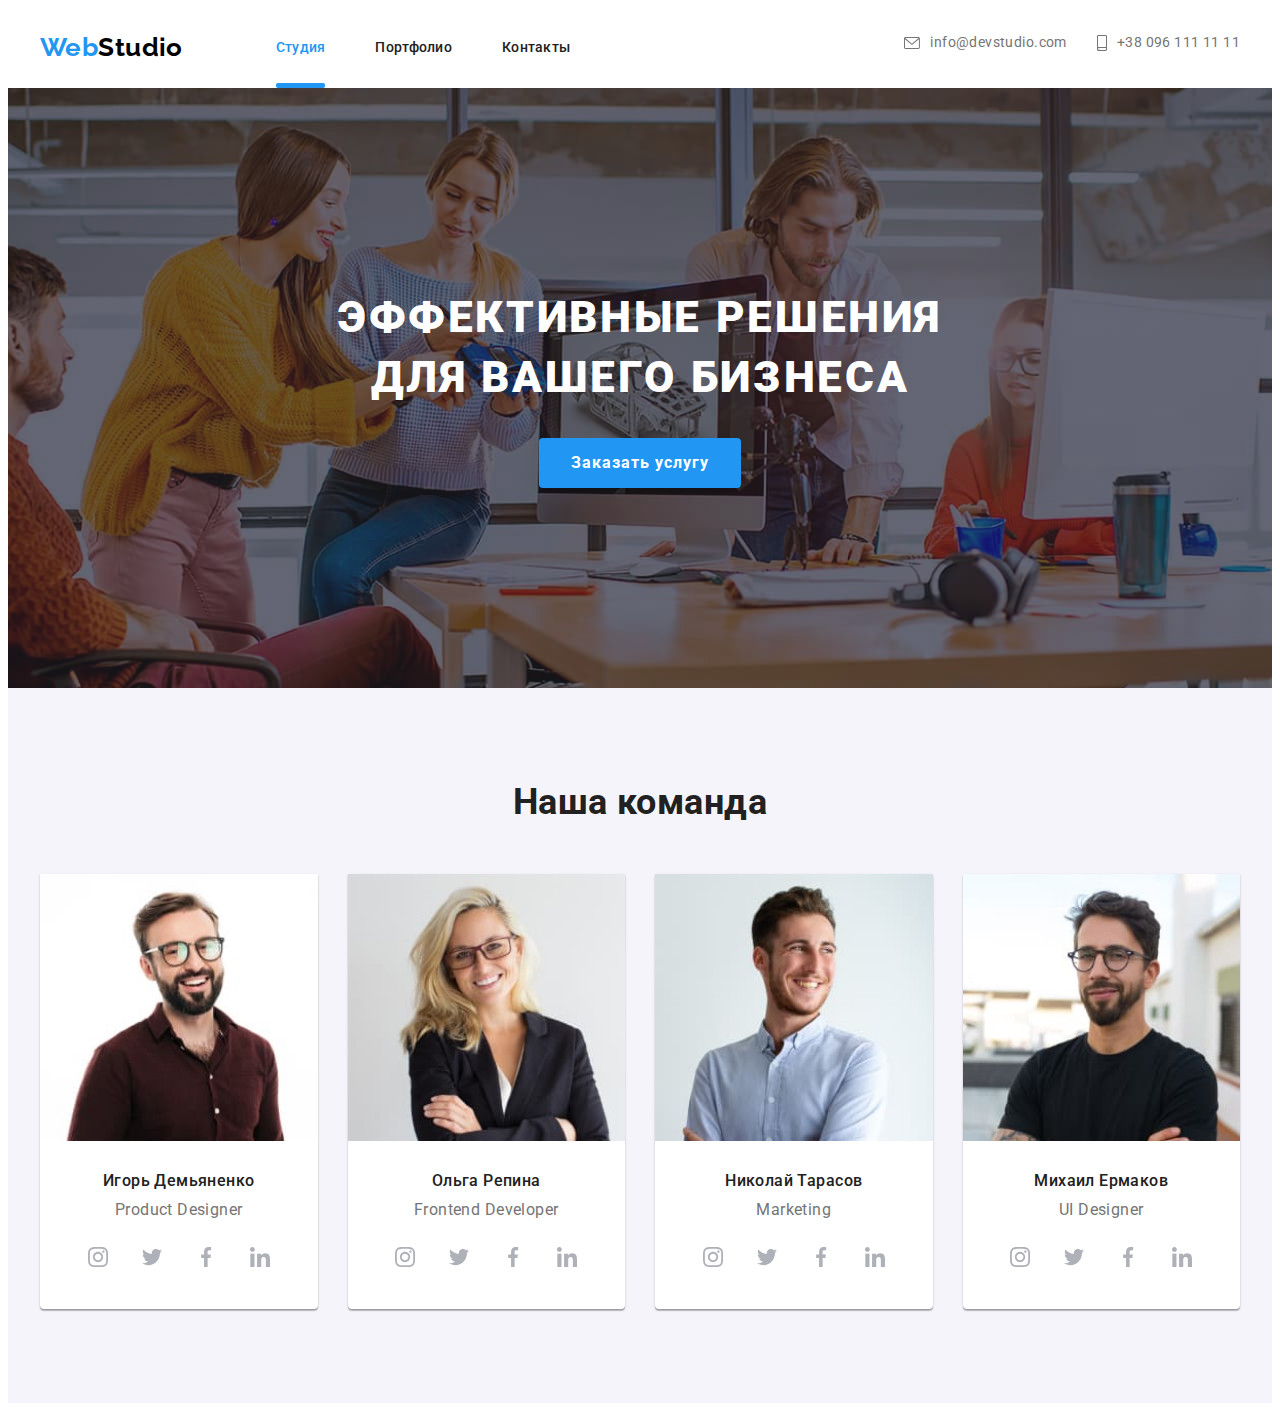
==== commit caa66c78: "/" ====
--- a/index.html
+++ b/index.html
@@ -41,7 +41,7 @@
         </nav>
         <ul class="contact-list list">
           <li class="site-list__item">
-            <a href="mailto:info@devstudio.com" class="site-list__link link">
+            <a href="mailto:info@devstudio.com" class="contact-list__link link">
               <svg class="contact-list__icon" width="16" height="12">
                 <use href="./images/sprite-nav.svg#icon-mail"></use>
               </svg>
@@ -49,7 +49,7 @@
             </a>
           </li>
           <li class="site-list__item">
-            <a href="tel:+380961111111" class="site-list__link link">
+            <a href="tel:+380961111111" class="contact-list__link link">
               <svg class="contact-list__icon" width="10" height="16">
                 <use href="./images/sprite-nav.svg#icon-tell"></use>
               </svg>
--- a/css/main.min.css
+++ b/css/main.min.css
@@ -1,2 +1,2 @@
-:root{--primary-text-color: #757575;--title-text-color: #212121;--accent-color: #2196f3;--primary-white-color: #ffffff;--secondary-background-color: #f5f4fa;--secondary-accent: #2f303a;--color-button: #2196f3;--color-button-hover: #188ce8;--secondary-button-background: #f5f4fa;--black-color: #000000;--secondary-link-color: rgba(255, 255, 255, 0.6);--color-border: #ececec;--secondary-color-border: #eeeeee;--color-for-svg-elements: #afb1b8;--background--color--svg: rgba(255, 255, 255, 0.1);--transition: 250ms cubic-bezier(0.4, 0, 0.2, 1);--backdrop-color: rgba(0, 0, 0, 0.2);--border-form: rgba(33, 33, 33, 0.2);--card-item: 4;--card-gap: 30px}p,h1,h2,h3,h4,h5,h6{margin:0}ul,ol{margin:0;padding:0}button{cursor:pointer}img{max-width:100%;width:100%;display:block;height:auto}body{color:var(--primary-text-color);font-family:'Roboto', sans-serif;font-size:14px;line-height:1.71;letter-spacing:0.03em}.list{list-style:none}.link{text-decoration:none;color:inherit}.item{margin-bottom:var(--card-gap)}@media screen and (min-width: 768px){.item{margin-left:var(--card-gap);flex-basis:calc(100% / var(--card-item) - var(--card-gap))}}.card-set{margin-bottom:calc(var(--card-gap) * -1)}@media screen and (min-width: 768px){.card-set{display:flex;flex-wrap:wrap;margin-left:calc(var(--card-gap) * -1)}}.visually-hidden{position:absolute;clip:rect(0 0 0 0);width:1px;height:1px;margin:-1px}.container{width:100%;padding-left:15px;padding-right:15px;margin:0 auto}@media screen and (min-width: 480px){.container{max-width:480px}}@media screen and (min-width: 768px){.container{max-width:776px}}@media screen and (min-width: 1200px){.container{max-width:1200px}}.section{padding-top:60px;padding-bottom:60px}@media screen and (min-width: 768px){.section{padding-top:94px;padding-bottom:94px}}.logo{font-size:26px;font-weight:700;line-height:1.2;display:inline-block;color:var(--accent-color);font-family:'Raleway', sans-serif}.logo__header{color:var(--black-color)}.logo__footer{color:var(--primary-white-color);display:inline-block}.section__title{font-size:28px;line-height:1.18;color:var(--title-text-color);margin-bottom:30px}@media screen and (min-width: 1200px){.section__title{font-size:36px;line-height:1.16;margin-bottom:50px}}.button__universal{font-size:16px;font-weight:700;line-height:1.9;letter-spacing:.06em;color:var(--primary-white-color);background-color:var(--color-button);border:none;box-shadow:0px 4px 4px rgba(0,0,0,0.15);border-radius:4px;font-family:inherit;min-width:200px;min-height:50px;padding:10px 32px;justify-content:center;transition:background-color var(--transition)}.button__universal:hover,.button__universal:focus{background-color:var(--color-button-hover)}.social{display:flex;justify-content:center}.social__link{width:44px;height:44px;display:flex;color:var(--color-for-svg-elements);justify-content:center;align-items:center;border-radius:50%;transition:color var(--transition),background-color var(--transition)}.social__link:hover,.social__link:focus{background-color:var(--accent-color);color:var(--primary-white-color)}.social__icon{justify-content:center;align-items:center;fill:currentColor}.social__item+.social__item{margin-left:10px}.backdrop{position:fixed;top:0;background:var(--backdrop-color);width:100vw;height:100vh;transition:opacity 500ms, visibility 500ms}.backdrop.is-hidden .modal{transform:translate(-50%, -50%) scale(0.5)}.modal{background-color:var(--primary-white-color);box-shadow:0px 1px 3px rgba(0,0,0,0.12),0px 1px 1px rgba(0,0,0,0.14),0px 2px 1px var(--backdrop-color);border-radius:4px;position:absolute;top:50%;left:50%;transform:translate(-50%, -50%) scale(1);transition:transform 500ms;min-height:609px;padding:40px}@media screen and (min-width: 480px){.modal{width:450px}}@media screen and (min-width: 1200px){.modal{width:528px;min-height:581px;position:absolute;top:50%;left:50%;transform:translate(-50%, -50%) scale(1)}}.modal__close{position:absolute;top:8px;right:8px;padding:0;display:flex;justify-content:center;align-items:center;width:30px;height:30px;color:var(--accent-color);background-color:var(--primary-white-color);border:1px solid rgba(0,0,0,0.1);border-radius:50%}.modal__close:hover .modal-close__icon,.modal__close:focus .modal-close__icon{fill:currentColor}.modal-close__icon{transition:var(--transition)}.is-hidden{opacity:0;pointer-events:none;visibility:hidden}.modal__title{font-size:20px;font-weight:700;line-height:1.5;color:var(--title-text-color);text-align:center;margin-bottom:12px}@media screen and (min-width: 1200px){.modal__title{font-size:20px;font-weight:700;line-height:1.15}}.form__field{position:relative;margin-bottom:10px}.form__input{width:100%;height:40px;border:1px solid var(--border-form);border-radius:4px;outline:none;padding:11px 12px 11px 42px;transition:border var(--transition)}.form__input:hover ~ .form__icon,.form__input:focus ~ .form__icon{fill:var(--accent-color)}.form__input:focus,.form__input:hover,.form__text:focus,.form__text:hover{border-color:var(--accent-color)}.form__label{line-height:1.16;letter-spacing:.01em;display:block;margin-bottom:4px}.form__text{font-size:12px;line-height:1.16;letter-spacing:.01em;display:block;padding:12px 16px;border:1px solid var(--border-form);border-radius:4px;width:100%;height:120px;resize:none;outline:none;transition:var(--transition)}.form__text::placeholder{color:rgba(117,117,117,0.5)}.form__comment{margin-bottom:20px}.form__icon{display:inline-block;top:50%;left:12px;position:absolute;fill:var(--title-text-color);transition:var(--transition)}.input__checkbox{position:absolute;clip:rect(0 0 0 0);width:1px;height:1px;margin:-1px}.input__checkbox:hover+.checkbox__icon,.input__checkbox:focus+.checkbox__icon{border:solid 2px var(--accent-color)}.checkbox{display:flex;align-items:center;justify-content:center}.checkbox__icon{display:inline-block;width:16px;height:15px;margin-right:8px;border:solid 2px var(--title-text-color);border-radius:2px;transition:var(--transition);cursor:pointer}.input__checkbox:checked+.checkbox__icon{border-color:var(--accent-color);background-color:var(--accent-color);background-image:url(../images/icon-check.svg);background-size:contain;background-origin:border-box}.conditions{margin-bottom:30px}@media screen and (min-width: 480px){.checkbox__text{font-size:12px;line-height:1.16;letter-spacing:.03em}}@media screen and (min-width: 1200px){.checkbox__text{font-size:14px;line-height:1.7;letter-spacing:.03em}}.conditions__link{color:var(--accent-color)}.form-btn{display:flex;margin-left:auto;margin-right:auto}.filter-list{display:flex;flex-wrap:wrap;margin-bottom:40px}@media screen and (min-width: 768px){.filter-list{justify-content:center;margin-bottom:30px}}@media screen and (min-width: 1200px){.filter-list{margin-bottom:50px}}.filter__item:not(:last-child){margin-right:8px}.filter__btn{font-size:16px;font-weight:500;line-height:1.6;color:var(--title-text-color);background-color:var(--secondary-button-background);letter-spacing:inherit;font-family:inherit;cursor:pointer;padding:6px 22px;border-radius:4px;border:none;transition:color var(--transition),background-color var(--transition)}.filter__btn:hover,.filter__btn:focus,.filter__btn.current{color:var(--primary-white-color);background-color:var(--color-button);box-shadow:0px 3px 1px rgba(0,0,0,0.1),0px 1px 2px rgba(0,0,0,0.08),0px 2px 2px rgba(0,0,0,0.12)}.filter__btn.current{color:var(--primary-white-color)}.header{background-color:var(--primary-white-color)}.header__container{display:flex;align-items:center}.header__container .logo{margin-right:93px}.header__border{border-bottom:1px solid var(--color-border)}.current{position:relative}.current::after{content:'';width:100%;height:5px;border-radius:2px;background:var(--accent-color);position:absolute;left:0;bottom:0}.site-nav{display:none}@media screen and (min-width: 768px){.site-nav{display:flex}}.site-list{display:flex;align-items:center;color:var(--title-text-color)}.site-list .site-list__item:not(:last-child){margin-right:50px}@media screen and (min-width: 768px){.site-list__link{font-weight:500;line-height:1.14;letter-spacing:.02em;display:inline-flex;align-items:center;padding-top:32px;padding-bottom:32px;transition:color var(--transition)}.site-list__link:hover,.site-list__link:focus,.site-list__link.current{color:var(--accent-color)}}.contact-list{display:none}@media screen and (min-width: 768px){.contact-list{display:flex;margin-left:auto}.contact-list .site-list__item:not(:last-child){margin-right:30px}}.contact-list__icon{fill:currentColor;margin-right:10px}.btn-menu{padding-top:10px;padding-bottom:10px;margin-left:auto}@media screen and (min-width: 480px){.btn-menu{display:none}}.menu-open-btn{display:flex;padding:0;border:none;background-color:transparent;color:var(--accent-color)}.menu-open-btn:hover .menu-open__icon,.menu-open-btn:focus .menu-open__icon{fill:currentColor}.menu-open__icon{transition:var(--transition)}.menu-open__icon{width:40px;height:40px}.mob-menu{position:fixed;background-color:var(--primary-white-color);padding-top:10px;padding-bottom:10px;top:0;left:0;width:100vw;height:100vh;z-index:1;transition:left 500ms, visibility 500ms}.mob-menu .container{height:100%;display:flex;flex-direction:column}.mob-menu.is-hidden-menu{left:100%}.is-hidden-menu{opacity:0.5;pointer-events:none;visibility:hidden}.mob-menu-top{margin-bottom:auto}.menu-close-btn{margin-left:auto;margin-bottom:8px;display:flex;border:none;padding:0;background-color:transparent;color:var(--accent-color)}.menu-close-btn:hover .menu-close__icon,.menu-close-btn:focus .menu-close__icon{fill:currentColor}.menu-close__icon{transition:var(--transition)}.menu-close__icon{width:40px;height:40px}.mob-menu__list{display:inline-block}.mob-menu__link{font-size:40px;font-weight:500;line-height:1.7;letter-spacing:.02em;color:var(--title-text-color);transition:var(--transition)}.mob-menu__link:hover,.mob-menu__link:focus{color:var(--accent-color)}.mob-menu__item,.mob-contact__item{padding-left:40px}.mob-menu__item:not(:last-child),.mob-contact__item:not(:last-child){margin-bottom:32px}.mob-contact-bottom{margin-top:auto}.mob-tel__link{font-size:34px;font-weight:500;line-height:1.17;letter-spacing:.02em;color:var(--accent-color);transition:var(--transition)}.mob-tel__link:hover,.mob-tel__link:focus{color:var(--title-text-color)}.mob-mail__link{font-size:24px;font-weight:500;line-height:1.16;letter-spacing:.02em;display:block;margin-bottom:64px;transition:var(--transition)}.mob-mail__link:hover,.mob-mail__link:focus{color:var(--accent-color)}.mob-social__list{display:inline-flex;padding:0 40px 48px 40px}.mob-social__item:not(:last-child){margin-right:10px}.mob-social__link{color:var(--accent-color);transition:var(--transition)}.mob-social__link:hover,.mob-social__link:focus{color:var(--title-text-color)}.line::after{content:'';border:1px solid rgba(33,33,33,0.2);transform:rotate(90deg);margin-left:10px}.hero{text-align:center;max-width:1600px;margin:0 auto;padding-top:118px;padding-bottom:118px;background-color:var(--secondary-accent);background-size:cover;background-repeat:no-repeat;background-position:center;background-image:linear-gradient(rgba(47,48,58,0.4), rgba(47,48,58,0.4)),url(../images/hero-bg-tel-1x.jpg)}@media (min-device-pixel-ratio: 2), (min-resolution: 192dpi), (min-resolution: 2dppx){.hero{background-image:linear-gradient(rgba(47,48,58,0.4), rgba(47,48,58,0.4)),url(../images/hero-bg-tel-2x.jpg)}}@media screen and (min-width: 768px){.hero{background-image:linear-gradient(rgba(47,48,58,0.4), rgba(47,48,58,0.4)),url(../images/hero-bg-tab-1x.jpg)}}@media screen and (min-width: 768px) and (min-device-pixel-ratio: 2), screen and (min-width: 768px) and (min-resolution: 192dpi), screen and (min-width: 768px) and (min-resolution: 2dppx){.hero{background-image:linear-gradient(rgba(47,48,58,0.4), rgba(47,48,58,0.4)),url(../images/hero-bg-tab-2x.jpg)}}@media screen and (min-width: 1200px){.hero{background-image:linear-gradient(rgba(47,48,58,0.4), rgba(47,48,58,0.4)),url(../images/hero-bg-desk-1x.jpg);padding-top:200px;padding-bottom:200px}}@media screen and (min-width: 1200px) and (min-device-pixel-ratio: 2), screen and (min-width: 1200px) and (min-resolution: 192dpi), screen and (min-width: 1200px) and (min-resolution: 2dppx){.hero{background-image:linear-gradient(rgba(47,48,58,0.4), rgba(47,48,58,0.4)),url(../images/hero-bg-desk-2x.jpg)}}.hero__title{font-size:26px;font-weight:900;line-height:1.6;letter-spacing:.06em;color:var(--primary-white-color);margin-bottom:30px;margin-left:auto;margin-right:auto;max-width:360px}@media screen and (min-width: 1200px){.hero__title{font-size:44px;font-weight:900;line-height:1.36;letter-spacing:.06em;max-width:696px}}.feature__icon{justify-content:center;align-items:center;display:flex;background-color:var(--secondary-background-color);border-radius:4px;height:120px;margin-bottom:30px}.feature .feature__title{font-size:14px;font-weight:700;line-height:1.14;letter-spacing:.03em;color:var(--title-text-color);margin-bottom:10px}.feature__item{--card-item: 1}@media screen and (min-width: 768px){.feature__item{--card-item: 2}}@media screen and (min-width: 1200px){.feature__item{--card-item: 4}}.work{text-align:center;padding-top:0;--card-item: 3}.work__text{font-size:14px;font-weight:700;line-height:1.14;letter-spacing:.03em;position:absolute;bottom:0;background:rgba(47,48,58,0.8);padding:27px;width:100%;color:var(--primary-white-color);text-transform:uppercase}.work__wrap{position:relative}.team{background-color:var(--secondary-background-color);text-align:center}.team__item .team__title,.team__item .team__profession{font-size:16px;line-height:1.19}.team__item .team__title{color:var(--title-text-color);font-weight:500;margin-bottom:10px}.team__item{background:var(--primary-white-color);box-shadow:0px 1px 3px rgba(0,0,0,0.12),0px 1px 1px rgba(0,0,0,0.14),0px 2px 1px rgba(0,0,0,0.2);border-radius:0px 0px 4px 4px;padding-bottom:30px;--card-item: 1}@media screen and (min-width: 768px){.team__item{--card-item: 2}}@media screen and (min-width: 1200px){.team__item{--card-item: 4}}.team__img{margin-bottom:30px}.team__profession{margin-bottom:16px}.client{text-align:center}.client__link{display:flex;justify-content:center;align-items:center;color:var(--color-for-svg-elements);height:92px;border-radius:4px;border:1px solid currentColor;transition:var(--transition)}.client__link:hover,.client__link:focus{color:var(--accent-color)}.client__item{--card-item: 2}@media screen and (min-width: 768px){.client__item{--card-item: 3}}@media screen and (min-width: 1200px){.client__item{--card-item: 6}}.client__icon{fill:currentColor}.footer{background-color:var(--secondary-accent);padding-bottom:60px;padding-top:60px}.footer .social__link:hover,.footer .social__link:focus{background-color:var(--accent-color)}.footer .logo{margin-bottom:20px}.address{font-style:normal}.address-list__link{display:inline-block;color:var(--secondary-link-color);transition:color var(--transition)}.address-list{margin-bottom:-9px}.address-list .address-list__link:hover,.address-list .address-list__link:focus{color:var(--accent-color)}.address-list__item:not(:last-child){margin-bottom:9px}.address-list__link[target='_blank']{color:var(--primary-white-color)}.container.footer-container{display:flex;align-items:baseline}.footer-con-item:not(:last-child){margin-right:70px}.footer-con-item:not(:last-child):last-child{margin-left:auto}.footer .social__link{background:var(--background--color--svg);color:var(--primary-white-color)}.section-subject{font-size:14px;font-weight:700;line-height:1.14;letter-spacing:.03em;color:var(--primary-white-color);margin-bottom:20px;text-transform:uppercase}.footer-form__input{font-size:14px;font-weight:16;line-height:1.14;letter-spacing:.03em;height:50px;min-width:358px;padding:0 15px;margin-right:12px;outline:none;color:var(--primary-white-color);background-color:inherit;border:1px solid rgba(255,255,255,0.3);border-radius:4px;transition:var(--transition)}.footer-form__input::placeholder{color:var(--secondary-link-color)}.footer-form__input:focus,.footer-form__input:hover{border-color:var(--accent-color);filter:drop-shadow(0px 4px 4px rgba(0,0,0,0.15))}.btn-send{display:inline-flex;align-items:center}.footer-form__icon{margin-left:10px}.project__link{display:flex;flex-direction:column}.project__link:hover,.project__link:focus{box-shadow:0px 1px 1px rgba(0,0,0,0.12),0px 4px 4px rgba(0,0,0,0.06),1px 4px 6px rgba(0,0,0,0.16)}.project__link:hover .project__img-text,.project__link:focus .project__img-text{transform:translateY(0)}.project__title{font-size:18px;line-height:2;letter-spacing:.06em;color:var(--title-text-color);margin-bottom:4px}.project__item{--card-item: 3}.project__item-wrap{position:relative;overflow:hidden}.project__img-text{font-size:18px;line-height:1.55;position:absolute;top:0;right:0;color:var(--primary-white-color);background:rgba(33,150,243,0.9);height:100%;padding:63px 24px;transition-property:transform;transition-duration:250ms;transform:translateY(100%);transition-timing-function:cubic-bezier(0.4, 0, 0.2, 1)}.project__text{font-size:16px;line-height:1.9}.project-border{background:var(--border-color);border:1px solid var(--secondary-color-border);border-top-style:none;padding:20px 24px}
+:root{--primary-text-color: #757575;--title-text-color: #212121;--accent-color: #2196f3;--primary-white-color: #ffffff;--secondary-background-color: #f5f4fa;--secondary-accent: #2f303a;--color-button: #2196f3;--color-button-hover: #188ce8;--secondary-button-background: #f5f4fa;--black-color: #000000;--secondary-link-color: rgba(255, 255, 255, 0.6);--color-border: #ececec;--secondary-color-border: #eeeeee;--color-for-svg-elements: #afb1b8;--background--color--svg: rgba(255, 255, 255, 0.1);--transition: 250ms cubic-bezier(0.4, 0, 0.2, 1);--backdrop-color: rgba(0, 0, 0, 0.2);--border-form: rgba(33, 33, 33, 0.2);--card-item: 4;--card-gap: 30px}p,h1,h2,h3,h4,h5,h6{margin:0}ul,ol{margin:0;padding:0}button{cursor:pointer}img{max-width:100%;width:100%;display:block;height:auto}body{color:var(--primary-text-color);font-family:'Roboto', sans-serif;font-size:14px;line-height:1.71;letter-spacing:0.03em}.list{list-style:none}.link{text-decoration:none;color:inherit}.item{margin-bottom:var(--card-gap)}@media screen and (min-width: 768px){.item{margin-left:var(--card-gap);flex-basis:calc(100% / var(--card-item) - var(--card-gap))}}.card-set{margin-bottom:calc(var(--card-gap) * -1)}@media screen and (min-width: 768px){.card-set{display:flex;flex-wrap:wrap;margin-left:calc(var(--card-gap) * -1)}}.visually-hidden{position:absolute;clip:rect(0 0 0 0);width:1px;height:1px;margin:-1px}.container{width:100%;padding-left:15px;padding-right:15px;margin:0 auto}@media screen and (min-width: 480px){.container{max-width:480px}}@media screen and (min-width: 768px){.container{max-width:776px}}@media screen and (min-width: 1200px){.container{max-width:1200px}}.section{padding-top:60px;padding-bottom:60px}@media screen and (min-width: 768px){.section{padding-top:94px;padding-bottom:94px}}.logo{font-size:26px;font-weight:700;line-height:1.2;display:inline-block;color:var(--accent-color);font-family:'Raleway', sans-serif}.logo__header{color:var(--black-color)}.logo__footer{color:var(--primary-white-color);display:inline-block}.section__title{font-size:28px;line-height:1.18;color:var(--title-text-color);margin-bottom:30px}@media screen and (min-width: 1200px){.section__title{font-size:36px;line-height:1.16;margin-bottom:50px}}.button__universal{font-size:16px;font-weight:700;line-height:1.9;letter-spacing:.06em;color:var(--primary-white-color);background-color:var(--color-button);border:none;box-shadow:0px 4px 4px rgba(0,0,0,0.15);border-radius:4px;font-family:inherit;min-width:200px;min-height:50px;padding:10px 32px;justify-content:center;transition:background-color var(--transition)}.button__universal:hover,.button__universal:focus{background-color:var(--color-button-hover)}.social{display:flex;justify-content:center}.social__link{width:44px;height:44px;display:flex;color:var(--color-for-svg-elements);justify-content:center;align-items:center;border-radius:50%;transition:color var(--transition),background-color var(--transition)}.social__link:hover,.social__link:focus{background-color:var(--accent-color);color:var(--primary-white-color)}.social__icon{justify-content:center;align-items:center;fill:currentColor}.social__item+.social__item{margin-left:10px}.backdrop{position:fixed;top:0;background:var(--backdrop-color);width:100vw;height:100vh;transition:opacity 500ms, visibility 500ms}.backdrop.is-hidden .modal{transform:translate(-50%, -50%) scale(0.5)}.modal{background-color:var(--primary-white-color);box-shadow:0px 1px 3px rgba(0,0,0,0.12),0px 1px 1px rgba(0,0,0,0.14),0px 2px 1px var(--backdrop-color);border-radius:4px;position:absolute;top:50%;left:50%;transform:translate(-50%, -50%) scale(1);transition:transform 500ms;min-height:609px;padding:40px}@media screen and (min-width: 480px){.modal{width:450px}}@media screen and (min-width: 1200px){.modal{width:528px;min-height:581px;position:absolute;top:50%;left:50%;transform:translate(-50%, -50%) scale(1)}}.modal__close{position:absolute;top:8px;right:8px;padding:0;display:flex;justify-content:center;align-items:center;width:30px;height:30px;color:var(--accent-color);background-color:var(--primary-white-color);border:1px solid rgba(0,0,0,0.1);border-radius:50%}.modal__close:hover .modal-close__icon,.modal__close:focus .modal-close__icon{fill:currentColor}.modal-close__icon{transition:var(--transition)}.is-hidden{opacity:0;pointer-events:none;visibility:hidden}.modal__title{font-size:20px;font-weight:700;line-height:1.5;color:var(--title-text-color);text-align:center;margin-bottom:12px}@media screen and (min-width: 1200px){.modal__title{font-size:20px;font-weight:700;line-height:1.15}}.form__field{position:relative;margin-bottom:10px}.form__input{width:100%;height:40px;border:1px solid var(--border-form);border-radius:4px;outline:none;padding:11px 12px 11px 42px;transition:border var(--transition)}.form__input:hover ~ .form__icon,.form__input:focus ~ .form__icon{fill:var(--accent-color)}.form__input:focus,.form__input:hover,.form__text:focus,.form__text:hover{border-color:var(--accent-color)}.form__label{line-height:1.16;letter-spacing:.01em;display:block;margin-bottom:4px}.form__text{font-size:12px;line-height:1.16;letter-spacing:.01em;display:block;padding:12px 16px;border:1px solid var(--border-form);border-radius:4px;width:100%;height:120px;resize:none;outline:none;transition:var(--transition)}.form__text::placeholder{color:rgba(117,117,117,0.5)}.form__comment{margin-bottom:20px}.form__icon{display:inline-block;top:50%;left:12px;position:absolute;fill:var(--title-text-color);transition:var(--transition)}.input__checkbox{position:absolute;clip:rect(0 0 0 0);width:1px;height:1px;margin:-1px}.input__checkbox:hover+.checkbox__icon,.input__checkbox:focus+.checkbox__icon{border:solid 2px var(--accent-color)}.checkbox{display:flex;align-items:center;justify-content:center}.checkbox__icon{display:inline-block;width:16px;height:15px;margin-right:8px;border:solid 2px var(--title-text-color);border-radius:2px;transition:var(--transition);cursor:pointer}.input__checkbox:checked+.checkbox__icon{border-color:var(--accent-color);background-color:var(--accent-color);background-image:url(../images/icon-check.svg);background-size:contain;background-origin:border-box}.conditions{margin-bottom:30px}@media screen and (min-width: 480px){.checkbox__text{font-size:12px;line-height:1.16;letter-spacing:.03em}}@media screen and (min-width: 1200px){.checkbox__text{font-size:14px;line-height:1.7;letter-spacing:.03em}}.conditions__link{color:var(--accent-color)}.form-btn{display:flex;margin-left:auto;margin-right:auto}.filter-list{display:flex;flex-wrap:wrap;margin-bottom:40px}@media screen and (min-width: 768px){.filter-list{justify-content:center;margin-bottom:30px}}@media screen and (min-width: 1200px){.filter-list{margin-bottom:50px}}.filter__item:not(:last-child){margin-right:8px}.filter__btn{font-size:16px;font-weight:500;line-height:1.6;color:var(--title-text-color);background-color:var(--secondary-button-background);letter-spacing:inherit;font-family:inherit;cursor:pointer;padding:6px 22px;border-radius:4px;border:none;transition:color var(--transition),background-color var(--transition)}.filter__btn:hover,.filter__btn:focus,.filter__btn.current{color:var(--primary-white-color);background-color:var(--color-button);box-shadow:0px 3px 1px rgba(0,0,0,0.1),0px 1px 2px rgba(0,0,0,0.08),0px 2px 2px rgba(0,0,0,0.12)}.filter__btn.current{color:var(--primary-white-color)}.header{background-color:var(--primary-white-color)}.header__container{display:flex;align-items:center}.header__container .logo{margin-right:93px}.header__border{border-bottom:1px solid var(--color-border)}.current{position:relative}.current::after{content:'';width:100%;height:5px;border-radius:2px;background:var(--accent-color);position:absolute;left:0;bottom:0}.site-nav{display:none}@media screen and (min-width: 768px){.site-nav{display:flex}}.site-list{display:flex;align-items:center;color:var(--title-text-color)}.site-list .site-list__item:not(:last-child){margin-right:50px}@media screen and (min-width: 768px){.site-list__link{font-weight:500;line-height:1.14;letter-spacing:.02em;display:inline-flex;align-items:center;padding-top:32px;padding-bottom:32px;transition:color var(--transition)}.site-list__link:hover,.site-list__link:focus,.site-list__link.current{color:var(--accent-color)}}.contact-list{display:none}@media screen and (min-width: 768px){.contact-list{margin-left:auto;display:block}}@media screen and (min-width: 1200px){.contact-list{display:flex}.contact-list .site-list__item:not(:last-child){margin-right:30px}}@media screen and (min-width: 480px){.contact-list{max-width:480px}.contact-list .site-list__item:not(:last-child){margin-bottom:10px}}.contact-list__link{display:flex;align-items:center}.contact-list__icon{fill:currentColor;margin-right:10px}.btn-menu{padding-top:10px;padding-bottom:10px;margin-left:auto}@media screen and (min-width: 768px){.btn-menu{display:none}}.menu-open-btn{display:flex;padding:0;border:none;background-color:transparent;color:var(--accent-color)}.menu-open-btn:hover .menu-open__icon,.menu-open-btn:focus .menu-open__icon{fill:currentColor}.menu-open__icon{transition:var(--transition)}.menu-open__icon{width:40px;height:40px}.mob-menu{position:fixed;background-color:var(--primary-white-color);padding-top:10px;padding-bottom:10px;top:0;left:0;width:100vw;height:100vh;z-index:1;transition:left 500ms, visibility 500ms}.mob-menu .container{height:100%;display:flex;flex-direction:column}.mob-menu.is-hidden-menu{left:100%}.is-hidden-menu{opacity:0.5;pointer-events:none;visibility:hidden}.mob-menu-top{margin-bottom:auto}.menu-close-btn{margin-left:auto;margin-bottom:8px;display:flex;border:none;padding:0;background-color:transparent;color:var(--accent-color)}.menu-close-btn:hover .menu-close__icon,.menu-close-btn:focus .menu-close__icon{fill:currentColor}.menu-close__icon{transition:var(--transition)}.menu-close__icon{width:40px;height:40px}.mob-menu__list{display:inline-block}.mob-menu__link{font-size:40px;font-weight:500;line-height:1.7;letter-spacing:.02em;color:var(--title-text-color);transition:var(--transition)}.mob-menu__link:hover,.mob-menu__link:focus{color:var(--accent-color)}.mob-menu__item,.mob-contact__item{padding-left:40px}.mob-menu__item:not(:last-child),.mob-contact__item:not(:last-child){margin-bottom:32px}.mob-contact-bottom{margin-top:auto}.mob-tel__link{font-size:34px;font-weight:500;line-height:1.17;letter-spacing:.02em;color:var(--accent-color);transition:var(--transition)}.mob-tel__link:hover,.mob-tel__link:focus{color:var(--title-text-color)}.mob-mail__link{font-size:24px;font-weight:500;line-height:1.16;letter-spacing:.02em;display:block;margin-bottom:64px;transition:var(--transition)}.mob-mail__link:hover,.mob-mail__link:focus{color:var(--accent-color)}.mob-social__list{display:inline-flex;padding:0 40px 48px 40px}.mob-social__item:not(:last-child){margin-right:10px}.mob-social__link{color:var(--accent-color);transition:var(--transition)}.mob-social__link:hover,.mob-social__link:focus{color:var(--title-text-color)}.line::after{content:'';border:1px solid rgba(33,33,33,0.2);transform:rotate(90deg);margin-left:10px}.hero{text-align:center;max-width:1600px;margin:0 auto;padding-top:118px;padding-bottom:118px;background-color:var(--secondary-accent);background-size:cover;background-repeat:no-repeat;background-position:center;background-image:linear-gradient(rgba(47,48,58,0.4), rgba(47,48,58,0.4)),url(../images/hero-bg-tel-1x.jpg)}@media (min-device-pixel-ratio: 2), (min-resolution: 192dpi), (min-resolution: 2dppx){.hero{background-image:linear-gradient(rgba(47,48,58,0.4), rgba(47,48,58,0.4)),url(../images/hero-bg-tel-2x.jpg)}}@media screen and (min-width: 768px){.hero{background-image:linear-gradient(rgba(47,48,58,0.4), rgba(47,48,58,0.4)),url(../images/hero-bg-tab-1x.jpg)}}@media screen and (min-width: 768px) and (min-device-pixel-ratio: 2), screen and (min-width: 768px) and (min-resolution: 192dpi), screen and (min-width: 768px) and (min-resolution: 2dppx){.hero{background-image:linear-gradient(rgba(47,48,58,0.4), rgba(47,48,58,0.4)),url(../images/hero-bg-tab-2x.jpg)}}@media screen and (min-width: 1200px){.hero{background-image:linear-gradient(rgba(47,48,58,0.4), rgba(47,48,58,0.4)),url(../images/hero-bg-desk-1x.jpg);padding-top:200px;padding-bottom:200px}}@media screen and (min-width: 1200px) and (min-device-pixel-ratio: 2), screen and (min-width: 1200px) and (min-resolution: 192dpi), screen and (min-width: 1200px) and (min-resolution: 2dppx){.hero{background-image:linear-gradient(rgba(47,48,58,0.4), rgba(47,48,58,0.4)),url(../images/hero-bg-desk-2x.jpg)}}.hero__title{font-size:26px;font-weight:900;line-height:1.6;letter-spacing:.06em;color:var(--primary-white-color);margin-bottom:30px;margin-left:auto;margin-right:auto;max-width:360px}@media screen and (min-width: 1200px){.hero__title{font-size:44px;font-weight:900;line-height:1.36;letter-spacing:.06em;max-width:696px}}.feature__icon{justify-content:center;align-items:center;display:flex;background-color:var(--secondary-background-color);border-radius:4px;height:120px;margin-bottom:30px}.feature .feature__title{font-size:14px;font-weight:700;line-height:1.14;letter-spacing:.03em;color:var(--title-text-color);margin-bottom:10px}.feature__item{--card-item: 1}@media screen and (min-width: 768px){.feature__item{--card-item: 2}}@media screen and (min-width: 1200px){.feature__item{--card-item: 4}}.work{text-align:center;padding-top:0;--card-item: 3}.work__text{font-size:14px;font-weight:700;line-height:1.14;letter-spacing:.03em;position:absolute;bottom:0;background:rgba(47,48,58,0.8);padding:27px;width:100%;color:var(--primary-white-color);text-transform:uppercase}.work__wrap{position:relative}.team{background-color:var(--secondary-background-color);text-align:center}.team__item .team__title,.team__item .team__profession{font-size:16px;line-height:1.19}.team__item .team__title{color:var(--title-text-color);font-weight:500;margin-bottom:10px}.team__item{background:var(--primary-white-color);box-shadow:0px 1px 3px rgba(0,0,0,0.12),0px 1px 1px rgba(0,0,0,0.14),0px 2px 1px rgba(0,0,0,0.2);border-radius:0px 0px 4px 4px;padding-bottom:30px;--card-item: 1}@media screen and (min-width: 768px){.team__item{--card-item: 2}}@media screen and (min-width: 1200px){.team__item{--card-item: 4}}.team__img{margin-bottom:30px}.team__profession{margin-bottom:16px}.client{text-align:center}.client__link{display:flex;justify-content:center;align-items:center;color:var(--color-for-svg-elements);height:92px;border-radius:4px;border:1px solid currentColor;transition:var(--transition)}.client__link:hover,.client__link:focus{color:var(--accent-color)}.client__item{--card-item: 2}@media screen and (min-width: 768px){.client__item{--card-item: 3}}@media screen and (min-width: 1200px){.client__item{--card-item: 6}}.client__icon{fill:currentColor}.footer{background-color:var(--secondary-accent);padding-bottom:60px;padding-top:60px}.footer .social__link:hover,.footer .social__link:focus{background-color:var(--accent-color)}.footer .logo{margin-bottom:20px}.address{font-style:normal}.address-list__link{display:inline-block;color:var(--secondary-link-color);transition:color var(--transition)}.address-list{margin-bottom:-9px}.address-list .address-list__link:hover,.address-list .address-list__link:focus{color:var(--accent-color)}.address-list__item:not(:last-child){margin-bottom:9px}.address-list__link[target='_blank']{color:var(--primary-white-color)}.container.footer-container{display:flex;align-items:baseline}.footer-con-item:not(:last-child){margin-right:70px}.footer-con-item:not(:last-child):last-child{margin-left:auto}.footer .social__link{background:var(--background--color--svg);color:var(--primary-white-color)}.section-subject{font-size:14px;font-weight:700;line-height:1.14;letter-spacing:.03em;color:var(--primary-white-color);margin-bottom:20px;text-transform:uppercase}.footer-form__input{font-size:14px;font-weight:16;line-height:1.14;letter-spacing:.03em;height:50px;min-width:358px;padding:0 15px;margin-right:12px;outline:none;color:var(--primary-white-color);background-color:inherit;border:1px solid rgba(255,255,255,0.3);border-radius:4px;transition:var(--transition)}.footer-form__input::placeholder{color:var(--secondary-link-color)}.footer-form__input:focus,.footer-form__input:hover{border-color:var(--accent-color);filter:drop-shadow(0px 4px 4px rgba(0,0,0,0.15))}.btn-send{display:inline-flex;align-items:center}.footer-form__icon{margin-left:10px}.project__link{display:flex;flex-direction:column}.project__link:hover,.project__link:focus{box-shadow:0px 1px 1px rgba(0,0,0,0.12),0px 4px 4px rgba(0,0,0,0.06),1px 4px 6px rgba(0,0,0,0.16)}.project__link:hover .project__img-text,.project__link:focus .project__img-text{transform:translateY(0)}.project__title{font-size:18px;line-height:2;letter-spacing:.06em;color:var(--title-text-color);margin-bottom:4px}.project__item{--card-item: 3}.project__item-wrap{position:relative;overflow:hidden}.project__img-text{font-size:18px;line-height:1.55;position:absolute;top:0;right:0;color:var(--primary-white-color);background:rgba(33,150,243,0.9);height:100%;padding:63px 24px;transition-property:transform;transition-duration:250ms;transform:translateY(100%);transition-timing-function:cubic-bezier(0.4, 0, 0.2, 1)}.project__text{font-size:16px;line-height:1.9}.project-border{background:var(--border-color);border:1px solid var(--secondary-color-border);border-top-style:none;padding:20px 24px}
 /*# sourceMappingURL=main.min.css.map */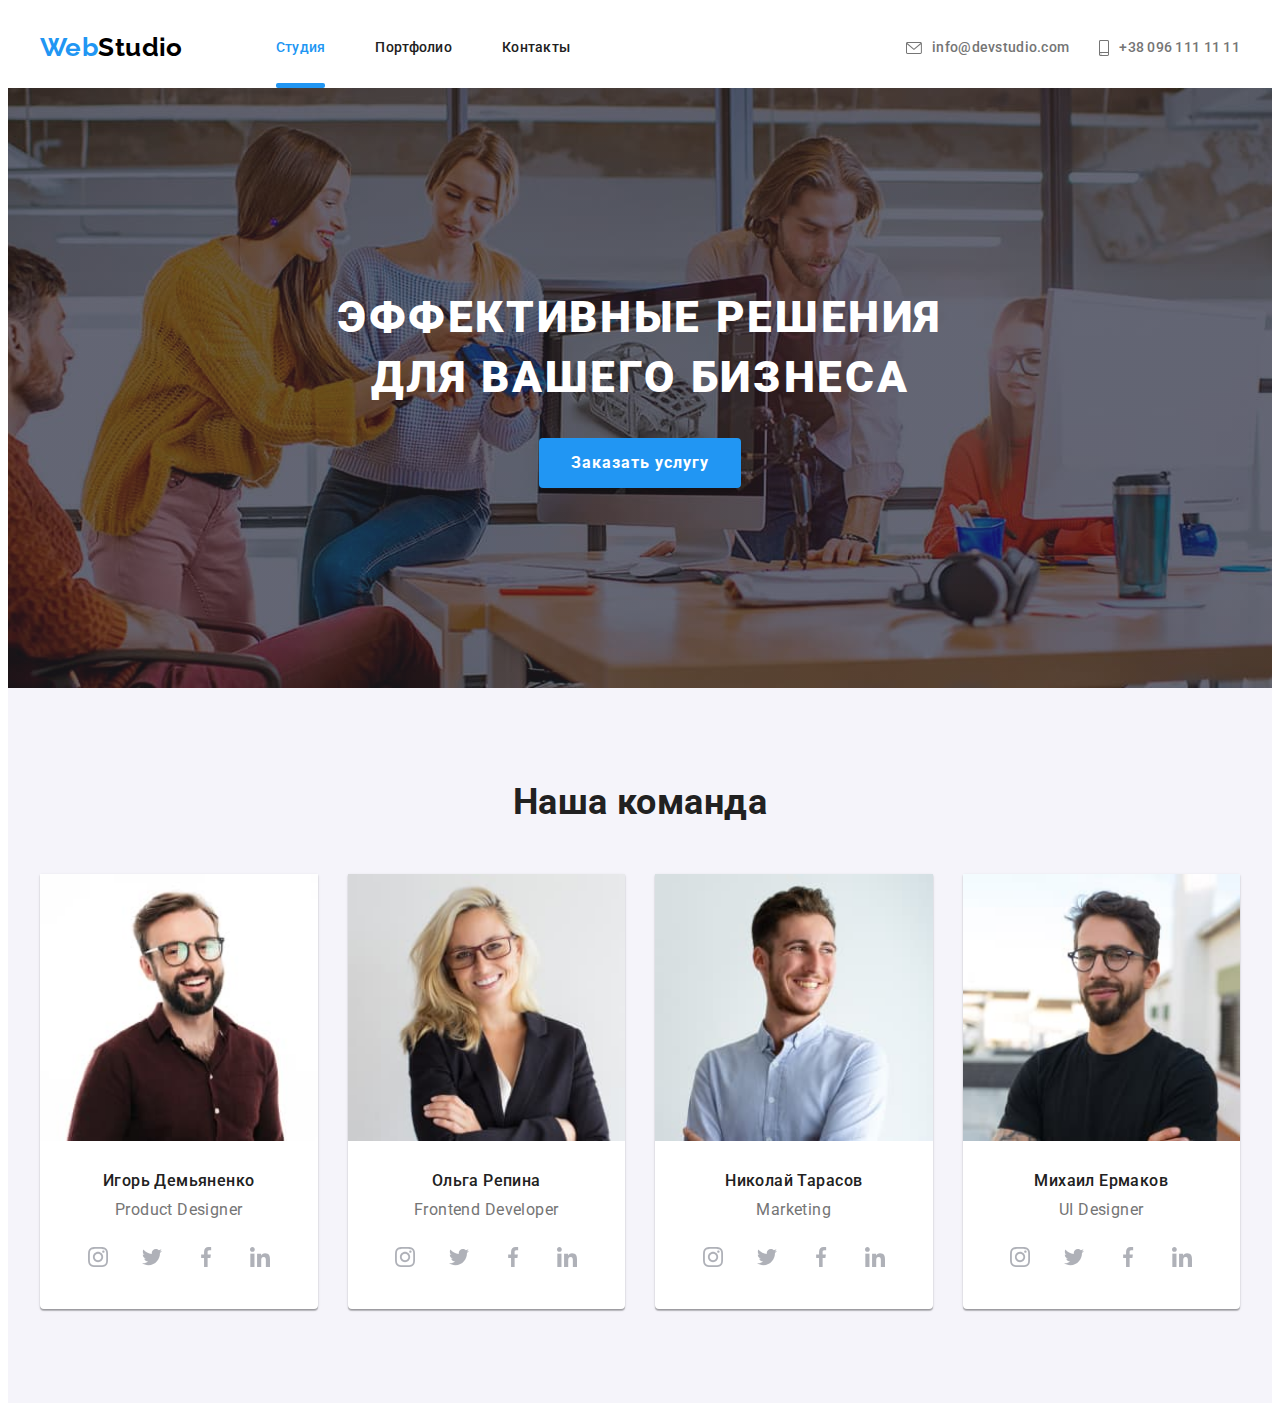
==== commit 6cbbd865: "." ====
--- a/index.html
+++ b/index.html
@@ -75,7 +75,7 @@
           <div class="mob-menu-top">
             <ul class="mob-menu__list list">
               <li class="mob-menu__item">
-                <a href="" class="mob-menu__link link">Студия</a>
+                <a href="" class="mob-menu__link link sitting">Студия</a>
               </li>
               <li class="mob-menu__item">
                 <a href="./portfolio.html" class="mob-menu__link link">Портфолио</a>
--- a/css/main.min.css
+++ b/css/main.min.css
@@ -1,2 +1,2 @@
-:root{--primary-text-color: #757575;--title-text-color: #212121;--accent-color: #2196f3;--primary-white-color: #ffffff;--secondary-background-color: #f5f4fa;--secondary-accent: #2f303a;--color-button: #2196f3;--color-button-hover: #188ce8;--secondary-button-background: #f5f4fa;--black-color: #000000;--secondary-link-color: rgba(255, 255, 255, 0.6);--color-border: #ececec;--secondary-color-border: #eeeeee;--color-for-svg-elements: #afb1b8;--background--color--svg: rgba(255, 255, 255, 0.1);--transition: 250ms cubic-bezier(0.4, 0, 0.2, 1);--backdrop-color: rgba(0, 0, 0, 0.2);--border-form: rgba(33, 33, 33, 0.2);--card-item: 4;--card-gap: 30px}p,h1,h2,h3,h4,h5,h6{margin:0}ul,ol{margin:0;padding:0}button{cursor:pointer}img{max-width:100%;width:100%;display:block;height:auto}body{color:var(--primary-text-color);font-family:'Roboto', sans-serif;font-size:14px;line-height:1.71;letter-spacing:0.03em}.list{list-style:none}.link{text-decoration:none;color:inherit}.item{margin-bottom:var(--card-gap)}@media screen and (min-width: 768px){.item{margin-left:var(--card-gap);flex-basis:calc(100% / var(--card-item) - var(--card-gap))}}.card-set{margin-bottom:calc(var(--card-gap) * -1)}@media screen and (min-width: 768px){.card-set{display:flex;flex-wrap:wrap;margin-left:calc(var(--card-gap) * -1)}}.visually-hidden{position:absolute;clip:rect(0 0 0 0);width:1px;height:1px;margin:-1px}.container{width:100%;padding-left:15px;padding-right:15px;margin:0 auto}@media screen and (min-width: 480px){.container{max-width:480px}}@media screen and (min-width: 768px){.container{max-width:776px}}@media screen and (min-width: 1200px){.container{max-width:1200px}}.section{padding-top:60px;padding-bottom:60px}@media screen and (min-width: 768px){.section{padding-top:94px;padding-bottom:94px}}.logo{font-size:26px;font-weight:700;line-height:1.2;display:inline-block;color:var(--accent-color);font-family:'Raleway', sans-serif}.logo__header{color:var(--black-color)}.logo__footer{color:var(--primary-white-color);display:inline-block}.section__title{font-size:28px;line-height:1.18;color:var(--title-text-color);margin-bottom:30px}@media screen and (min-width: 1200px){.section__title{font-size:36px;line-height:1.16;margin-bottom:50px}}.button__universal{font-size:16px;font-weight:700;line-height:1.9;letter-spacing:.06em;color:var(--primary-white-color);background-color:var(--color-button);border:none;box-shadow:0px 4px 4px rgba(0,0,0,0.15);border-radius:4px;font-family:inherit;min-width:200px;min-height:50px;padding:10px 32px;justify-content:center;transition:background-color var(--transition)}.button__universal:hover,.button__universal:focus{background-color:var(--color-button-hover)}.social{display:flex;justify-content:center}.social__link{width:44px;height:44px;display:flex;color:var(--color-for-svg-elements);justify-content:center;align-items:center;border-radius:50%;transition:color var(--transition),background-color var(--transition)}.social__link:hover,.social__link:focus{background-color:var(--accent-color);color:var(--primary-white-color)}.social__icon{justify-content:center;align-items:center;fill:currentColor}.social__item+.social__item{margin-left:10px}.backdrop{position:fixed;top:0;background:var(--backdrop-color);width:100vw;height:100vh;transition:opacity 500ms, visibility 500ms}.backdrop.is-hidden .modal{transform:translate(-50%, -50%) scale(0.5)}.modal{background-color:var(--primary-white-color);box-shadow:0px 1px 3px rgba(0,0,0,0.12),0px 1px 1px rgba(0,0,0,0.14),0px 2px 1px var(--backdrop-color);border-radius:4px;position:absolute;top:50%;left:50%;transform:translate(-50%, -50%) scale(1);transition:transform 500ms;min-height:609px;padding:40px}@media screen and (min-width: 480px){.modal{width:450px}}@media screen and (min-width: 1200px){.modal{width:528px;min-height:581px;position:absolute;top:50%;left:50%;transform:translate(-50%, -50%) scale(1)}}.modal__close{position:absolute;top:8px;right:8px;padding:0;display:flex;justify-content:center;align-items:center;width:30px;height:30px;color:var(--accent-color);background-color:var(--primary-white-color);border:1px solid rgba(0,0,0,0.1);border-radius:50%}.modal__close:hover .modal-close__icon,.modal__close:focus .modal-close__icon{fill:currentColor}.modal-close__icon{transition:var(--transition)}.is-hidden{opacity:0;pointer-events:none;visibility:hidden}.modal__title{font-size:20px;font-weight:700;line-height:1.5;color:var(--title-text-color);text-align:center;margin-bottom:12px}@media screen and (min-width: 1200px){.modal__title{font-size:20px;font-weight:700;line-height:1.15}}.form__field{position:relative;margin-bottom:10px}.form__input{width:100%;height:40px;border:1px solid var(--border-form);border-radius:4px;outline:none;padding:11px 12px 11px 42px;transition:border var(--transition)}.form__input:hover ~ .form__icon,.form__input:focus ~ .form__icon{fill:var(--accent-color)}.form__input:focus,.form__input:hover,.form__text:focus,.form__text:hover{border-color:var(--accent-color)}.form__label{line-height:1.16;letter-spacing:.01em;display:block;margin-bottom:4px}.form__text{font-size:12px;line-height:1.16;letter-spacing:.01em;display:block;padding:12px 16px;border:1px solid var(--border-form);border-radius:4px;width:100%;height:120px;resize:none;outline:none;transition:var(--transition)}.form__text::placeholder{color:rgba(117,117,117,0.5)}.form__comment{margin-bottom:20px}.form__icon{display:inline-block;top:50%;left:12px;position:absolute;fill:var(--title-text-color);transition:var(--transition)}.input__checkbox{position:absolute;clip:rect(0 0 0 0);width:1px;height:1px;margin:-1px}.input__checkbox:hover+.checkbox__icon,.input__checkbox:focus+.checkbox__icon{border:solid 2px var(--accent-color)}.checkbox{display:flex;align-items:center;justify-content:center}.checkbox__icon{display:inline-block;width:16px;height:15px;margin-right:8px;border:solid 2px var(--title-text-color);border-radius:2px;transition:var(--transition);cursor:pointer}.input__checkbox:checked+.checkbox__icon{border-color:var(--accent-color);background-color:var(--accent-color);background-image:url(../images/icon-check.svg);background-size:contain;background-origin:border-box}.conditions{margin-bottom:30px}@media screen and (min-width: 480px){.checkbox__text{font-size:12px;line-height:1.16;letter-spacing:.03em}}@media screen and (min-width: 1200px){.checkbox__text{font-size:14px;line-height:1.7;letter-spacing:.03em}}.conditions__link{color:var(--accent-color)}.form-btn{display:flex;margin-left:auto;margin-right:auto}.filter-list{display:flex;flex-wrap:wrap;margin-bottom:40px}@media screen and (min-width: 768px){.filter-list{justify-content:center;margin-bottom:30px}}@media screen and (min-width: 1200px){.filter-list{margin-bottom:50px}}.filter__item:not(:last-child){margin-right:8px}.filter__btn{font-size:16px;font-weight:500;line-height:1.6;color:var(--title-text-color);background-color:var(--secondary-button-background);letter-spacing:inherit;font-family:inherit;cursor:pointer;padding:6px 22px;border-radius:4px;border:none;transition:color var(--transition),background-color var(--transition)}.filter__btn:hover,.filter__btn:focus,.filter__btn.current{color:var(--primary-white-color);background-color:var(--color-button);box-shadow:0px 3px 1px rgba(0,0,0,0.1),0px 1px 2px rgba(0,0,0,0.08),0px 2px 2px rgba(0,0,0,0.12)}.filter__btn.current{color:var(--primary-white-color)}.header{background-color:var(--primary-white-color)}.header__container{display:flex;align-items:center}.header__container .logo{margin-right:93px}.header__border{border-bottom:1px solid var(--color-border)}.current{position:relative}.current::after{content:'';width:100%;height:5px;border-radius:2px;background:var(--accent-color);position:absolute;left:0;bottom:0}.site-nav{display:none}@media screen and (min-width: 768px){.site-nav{display:flex}}.site-list{display:flex;align-items:center;color:var(--title-text-color)}.site-list .site-list__item:not(:last-child){margin-right:50px}@media screen and (min-width: 768px){.site-list__link{font-weight:500;line-height:1.14;letter-spacing:.02em;display:inline-flex;align-items:center;padding-top:32px;padding-bottom:32px;transition:color var(--transition)}.site-list__link:hover,.site-list__link:focus,.site-list__link.current{color:var(--accent-color)}}.contact-list{display:none}@media screen and (min-width: 768px){.contact-list{margin-left:auto;display:block}}@media screen and (min-width: 1200px){.contact-list{display:flex}.contact-list .site-list__item:not(:last-child){margin-right:30px}}@media screen and (min-width: 480px){.contact-list{max-width:480px}.contact-list .site-list__item:not(:last-child){margin-bottom:10px}}.contact-list__link{display:flex;align-items:center}.contact-list__icon{fill:currentColor;margin-right:10px}.btn-menu{padding-top:10px;padding-bottom:10px;margin-left:auto}@media screen and (min-width: 768px){.btn-menu{display:none}}.menu-open-btn{display:flex;padding:0;border:none;background-color:transparent;color:var(--accent-color)}.menu-open-btn:hover .menu-open__icon,.menu-open-btn:focus .menu-open__icon{fill:currentColor}.menu-open__icon{transition:var(--transition)}.menu-open__icon{width:40px;height:40px}.mob-menu{position:fixed;background-color:var(--primary-white-color);padding-top:10px;padding-bottom:10px;top:0;left:0;width:100vw;height:100vh;z-index:1;transition:left 500ms, visibility 500ms}.mob-menu .container{height:100%;display:flex;flex-direction:column}.mob-menu.is-hidden-menu{left:100%}.is-hidden-menu{opacity:0.5;pointer-events:none;visibility:hidden}.mob-menu-top{margin-bottom:auto}.menu-close-btn{margin-left:auto;margin-bottom:8px;display:flex;border:none;padding:0;background-color:transparent;color:var(--accent-color)}.menu-close-btn:hover .menu-close__icon,.menu-close-btn:focus .menu-close__icon{fill:currentColor}.menu-close__icon{transition:var(--transition)}.menu-close__icon{width:40px;height:40px}.mob-menu__list{display:inline-block}.mob-menu__link{font-size:40px;font-weight:500;line-height:1.7;letter-spacing:.02em;color:var(--title-text-color);transition:var(--transition)}.mob-menu__link:hover,.mob-menu__link:focus{color:var(--accent-color)}.mob-menu__item,.mob-contact__item{padding-left:40px}.mob-menu__item:not(:last-child),.mob-contact__item:not(:last-child){margin-bottom:32px}.mob-contact-bottom{margin-top:auto}.mob-tel__link{font-size:34px;font-weight:500;line-height:1.17;letter-spacing:.02em;color:var(--accent-color);transition:var(--transition)}.mob-tel__link:hover,.mob-tel__link:focus{color:var(--title-text-color)}.mob-mail__link{font-size:24px;font-weight:500;line-height:1.16;letter-spacing:.02em;display:block;margin-bottom:64px;transition:var(--transition)}.mob-mail__link:hover,.mob-mail__link:focus{color:var(--accent-color)}.mob-social__list{display:inline-flex;padding:0 40px 48px 40px}.mob-social__item:not(:last-child){margin-right:10px}.mob-social__link{color:var(--accent-color);transition:var(--transition)}.mob-social__link:hover,.mob-social__link:focus{color:var(--title-text-color)}.line::after{content:'';border:1px solid rgba(33,33,33,0.2);transform:rotate(90deg);margin-left:10px}.hero{text-align:center;max-width:1600px;margin:0 auto;padding-top:118px;padding-bottom:118px;background-color:var(--secondary-accent);background-size:cover;background-repeat:no-repeat;background-position:center;background-image:linear-gradient(rgba(47,48,58,0.4), rgba(47,48,58,0.4)),url(../images/hero-bg-tel-1x.jpg)}@media (min-device-pixel-ratio: 2), (min-resolution: 192dpi), (min-resolution: 2dppx){.hero{background-image:linear-gradient(rgba(47,48,58,0.4), rgba(47,48,58,0.4)),url(../images/hero-bg-tel-2x.jpg)}}@media screen and (min-width: 768px){.hero{background-image:linear-gradient(rgba(47,48,58,0.4), rgba(47,48,58,0.4)),url(../images/hero-bg-tab-1x.jpg)}}@media screen and (min-width: 768px) and (min-device-pixel-ratio: 2), screen and (min-width: 768px) and (min-resolution: 192dpi), screen and (min-width: 768px) and (min-resolution: 2dppx){.hero{background-image:linear-gradient(rgba(47,48,58,0.4), rgba(47,48,58,0.4)),url(../images/hero-bg-tab-2x.jpg)}}@media screen and (min-width: 1200px){.hero{background-image:linear-gradient(rgba(47,48,58,0.4), rgba(47,48,58,0.4)),url(../images/hero-bg-desk-1x.jpg);padding-top:200px;padding-bottom:200px}}@media screen and (min-width: 1200px) and (min-device-pixel-ratio: 2), screen and (min-width: 1200px) and (min-resolution: 192dpi), screen and (min-width: 1200px) and (min-resolution: 2dppx){.hero{background-image:linear-gradient(rgba(47,48,58,0.4), rgba(47,48,58,0.4)),url(../images/hero-bg-desk-2x.jpg)}}.hero__title{font-size:26px;font-weight:900;line-height:1.6;letter-spacing:.06em;color:var(--primary-white-color);margin-bottom:30px;margin-left:auto;margin-right:auto;max-width:360px}@media screen and (min-width: 1200px){.hero__title{font-size:44px;font-weight:900;line-height:1.36;letter-spacing:.06em;max-width:696px}}.feature__icon{justify-content:center;align-items:center;display:flex;background-color:var(--secondary-background-color);border-radius:4px;height:120px;margin-bottom:30px}.feature .feature__title{font-size:14px;font-weight:700;line-height:1.14;letter-spacing:.03em;color:var(--title-text-color);margin-bottom:10px}.feature__item{--card-item: 1}@media screen and (min-width: 768px){.feature__item{--card-item: 2}}@media screen and (min-width: 1200px){.feature__item{--card-item: 4}}.work{text-align:center;padding-top:0;--card-item: 3}.work__text{font-size:14px;font-weight:700;line-height:1.14;letter-spacing:.03em;position:absolute;bottom:0;background:rgba(47,48,58,0.8);padding:27px;width:100%;color:var(--primary-white-color);text-transform:uppercase}.work__wrap{position:relative}.team{background-color:var(--secondary-background-color);text-align:center}.team__item .team__title,.team__item .team__profession{font-size:16px;line-height:1.19}.team__item .team__title{color:var(--title-text-color);font-weight:500;margin-bottom:10px}.team__item{background:var(--primary-white-color);box-shadow:0px 1px 3px rgba(0,0,0,0.12),0px 1px 1px rgba(0,0,0,0.14),0px 2px 1px rgba(0,0,0,0.2);border-radius:0px 0px 4px 4px;padding-bottom:30px;--card-item: 1}@media screen and (min-width: 768px){.team__item{--card-item: 2}}@media screen and (min-width: 1200px){.team__item{--card-item: 4}}.team__img{margin-bottom:30px}.team__profession{margin-bottom:16px}.client{text-align:center}.client__link{display:flex;justify-content:center;align-items:center;color:var(--color-for-svg-elements);height:92px;border-radius:4px;border:1px solid currentColor;transition:var(--transition)}.client__link:hover,.client__link:focus{color:var(--accent-color)}.client__item{--card-item: 2}@media screen and (min-width: 768px){.client__item{--card-item: 3}}@media screen and (min-width: 1200px){.client__item{--card-item: 6}}.client__icon{fill:currentColor}.footer{background-color:var(--secondary-accent);padding-bottom:60px;padding-top:60px}.footer .social__link:hover,.footer .social__link:focus{background-color:var(--accent-color)}.footer .logo{margin-bottom:20px}.address{font-style:normal}.address-list__link{display:inline-block;color:var(--secondary-link-color);transition:color var(--transition)}.address-list{margin-bottom:-9px}.address-list .address-list__link:hover,.address-list .address-list__link:focus{color:var(--accent-color)}.address-list__item:not(:last-child){margin-bottom:9px}.address-list__link[target='_blank']{color:var(--primary-white-color)}.container.footer-container{display:flex;align-items:baseline}.footer-con-item:not(:last-child){margin-right:70px}.footer-con-item:not(:last-child):last-child{margin-left:auto}.footer .social__link{background:var(--background--color--svg);color:var(--primary-white-color)}.section-subject{font-size:14px;font-weight:700;line-height:1.14;letter-spacing:.03em;color:var(--primary-white-color);margin-bottom:20px;text-transform:uppercase}.footer-form__input{font-size:14px;font-weight:16;line-height:1.14;letter-spacing:.03em;height:50px;min-width:358px;padding:0 15px;margin-right:12px;outline:none;color:var(--primary-white-color);background-color:inherit;border:1px solid rgba(255,255,255,0.3);border-radius:4px;transition:var(--transition)}.footer-form__input::placeholder{color:var(--secondary-link-color)}.footer-form__input:focus,.footer-form__input:hover{border-color:var(--accent-color);filter:drop-shadow(0px 4px 4px rgba(0,0,0,0.15))}.btn-send{display:inline-flex;align-items:center}.footer-form__icon{margin-left:10px}.project__link{display:flex;flex-direction:column}.project__link:hover,.project__link:focus{box-shadow:0px 1px 1px rgba(0,0,0,0.12),0px 4px 4px rgba(0,0,0,0.06),1px 4px 6px rgba(0,0,0,0.16)}.project__link:hover .project__img-text,.project__link:focus .project__img-text{transform:translateY(0)}.project__title{font-size:18px;line-height:2;letter-spacing:.06em;color:var(--title-text-color);margin-bottom:4px}.project__item{--card-item: 3}.project__item-wrap{position:relative;overflow:hidden}.project__img-text{font-size:18px;line-height:1.55;position:absolute;top:0;right:0;color:var(--primary-white-color);background:rgba(33,150,243,0.9);height:100%;padding:63px 24px;transition-property:transform;transition-duration:250ms;transform:translateY(100%);transition-timing-function:cubic-bezier(0.4, 0, 0.2, 1)}.project__text{font-size:16px;line-height:1.9}.project-border{background:var(--border-color);border:1px solid var(--secondary-color-border);border-top-style:none;padding:20px 24px}
+:root{--primary-text-color: #757575;--title-text-color: #212121;--accent-color: #2196f3;--primary-white-color: #ffffff;--secondary-background-color: #f5f4fa;--secondary-accent: #2f303a;--color-button: #2196f3;--color-button-hover: #188ce8;--secondary-button-background: #f5f4fa;--black-color: #000000;--secondary-link-color: rgba(255, 255, 255, 0.6);--color-border: #ececec;--secondary-color-border: #eeeeee;--color-for-svg-elements: #afb1b8;--background--color--svg: rgba(255, 255, 255, 0.1);--transition: 250ms cubic-bezier(0.4, 0, 0.2, 1);--backdrop-color: rgba(0, 0, 0, 0.2);--border-form: rgba(33, 33, 33, 0.2);--card-item: 4;--card-gap: 30px}p,h1,h2,h3,h4,h5,h6{margin:0}ul,ol{margin:0;padding:0}button{cursor:pointer}img{max-width:100%;width:100%;display:block;height:auto}body{color:var(--primary-text-color);font-family:'Roboto', sans-serif;font-size:14px;line-height:1.71;letter-spacing:0.03em}.list{list-style:none}.link{text-decoration:none;color:inherit}.item{margin-bottom:var(--card-gap)}@media screen and (min-width: 768px){.item{margin-left:var(--card-gap);flex-basis:calc(100% / var(--card-item) - var(--card-gap))}}.card-set{margin-bottom:calc(var(--card-gap) * -1)}@media screen and (min-width: 768px){.card-set{display:flex;flex-wrap:wrap;margin-left:calc(var(--card-gap) * -1)}}.visually-hidden{position:absolute;clip:rect(0 0 0 0);width:1px;height:1px;margin:-1px}.container{width:100%;padding-left:15px;padding-right:15px;margin:0 auto}@media screen and (min-width: 480px){.container{max-width:480px}}@media screen and (min-width: 768px){.container{max-width:776px}}@media screen and (min-width: 1200px){.container{max-width:1200px}}.section{padding-top:60px;padding-bottom:60px}@media screen and (min-width: 768px){.section{padding-top:94px;padding-bottom:94px}}.logo{font-size:26px;font-weight:700;line-height:1.2;display:inline-block;color:var(--accent-color);font-family:'Raleway', sans-serif}.logo__header{color:var(--black-color)}.logo__footer{color:var(--primary-white-color);display:inline-block}.section__title{font-size:28px;line-height:1.18;color:var(--title-text-color);margin-bottom:30px}@media screen and (min-width: 1200px){.section__title{font-size:36px;line-height:1.16;margin-bottom:50px}}.button__universal{font-size:16px;font-weight:700;line-height:1.9;letter-spacing:.06em;color:var(--primary-white-color);background-color:var(--color-button);border:none;box-shadow:0px 4px 4px rgba(0,0,0,0.15);border-radius:4px;font-family:inherit;min-width:200px;min-height:50px;padding:10px 32px;justify-content:center;transition:background-color var(--transition)}.button__universal:hover,.button__universal:focus{background-color:var(--color-button-hover)}.social{display:flex;justify-content:center}.social__link{width:44px;height:44px;display:flex;color:var(--color-for-svg-elements);justify-content:center;align-items:center;border-radius:50%;transition:color var(--transition),background-color var(--transition)}.social__link:hover,.social__link:focus{background-color:var(--accent-color);color:var(--primary-white-color)}.social__icon{justify-content:center;align-items:center;fill:currentColor}.social__item+.social__item{margin-left:10px}.backdrop{position:fixed;top:0;background:var(--backdrop-color);width:100vw;height:100vh;transition:opacity 500ms, visibility 500ms}.backdrop.is-hidden .modal{transform:translate(-50%, -50%) scale(0.5)}.modal{background-color:var(--primary-white-color);box-shadow:0px 1px 3px rgba(0,0,0,0.12),0px 1px 1px rgba(0,0,0,0.14),0px 2px 1px var(--backdrop-color);border-radius:4px;position:absolute;top:50%;left:50%;transform:translate(-50%, -50%) scale(1);transition:transform 500ms;min-height:609px;padding:40px}@media screen and (min-width: 480px){.modal{width:450px}}@media screen and (min-width: 1200px){.modal{width:528px;min-height:581px;position:absolute;top:50%;left:50%;transform:translate(-50%, -50%) scale(1)}}.modal__close{position:absolute;top:8px;right:8px;padding:0;display:flex;justify-content:center;align-items:center;width:30px;height:30px;color:var(--accent-color);background-color:var(--primary-white-color);border:1px solid rgba(0,0,0,0.1);border-radius:50%}.modal__close:hover .modal-close__icon,.modal__close:focus .modal-close__icon{fill:currentColor}.modal-close__icon{transition:var(--transition)}.is-hidden{opacity:0;pointer-events:none;visibility:hidden}.modal__title{font-size:20px;font-weight:700;line-height:1.5;color:var(--title-text-color);text-align:center;margin-bottom:12px}@media screen and (min-width: 1200px){.modal__title{font-size:20px;font-weight:700;line-height:1.15}}.form__field{position:relative;margin-bottom:10px}.form__input{width:100%;height:40px;border:1px solid var(--border-form);border-radius:4px;outline:none;padding:11px 12px 11px 42px;transition:border var(--transition)}.form__input:hover ~ .form__icon,.form__input:focus ~ .form__icon{fill:var(--accent-color)}.form__input:focus,.form__input:hover,.form__text:focus,.form__text:hover{border-color:var(--accent-color)}.form__label{line-height:1.16;letter-spacing:.01em;display:block;margin-bottom:4px}.form__text{font-size:12px;line-height:1.16;letter-spacing:.01em;display:block;padding:12px 16px;border:1px solid var(--border-form);border-radius:4px;width:100%;height:120px;resize:none;outline:none;transition:var(--transition)}.form__text::placeholder{color:rgba(117,117,117,0.5)}.form__comment{margin-bottom:20px}.form__icon{display:inline-block;top:50%;left:12px;position:absolute;fill:var(--title-text-color);transition:var(--transition)}.input__checkbox{position:absolute;clip:rect(0 0 0 0);width:1px;height:1px;margin:-1px}.input__checkbox:hover+.checkbox__icon,.input__checkbox:focus+.checkbox__icon{border:solid 2px var(--accent-color)}.checkbox{display:flex;align-items:center;justify-content:center}.checkbox__icon{display:inline-block;width:16px;height:15px;margin-right:8px;border:solid 2px var(--title-text-color);border-radius:2px;transition:var(--transition);cursor:pointer}.input__checkbox:checked+.checkbox__icon{border-color:var(--accent-color);background-color:var(--accent-color);background-image:url(../images/icon-check.svg);background-size:contain;background-origin:border-box}.conditions{margin-bottom:30px}@media screen and (min-width: 480px){.checkbox__text{font-size:12px;line-height:1.16;letter-spacing:.03em}}@media screen and (min-width: 1200px){.checkbox__text{font-size:14px;line-height:1.7;letter-spacing:.03em}}.conditions__link{color:var(--accent-color)}.form-btn{display:flex;margin-left:auto;margin-right:auto}.filter-list{display:flex;flex-wrap:wrap;margin-bottom:40px}@media screen and (min-width: 768px){.filter-list{justify-content:center;margin-bottom:30px}}@media screen and (min-width: 1200px){.filter-list{margin-bottom:50px}}.filter__item:not(:last-child){margin-right:8px}.filter__btn{font-size:16px;font-weight:500;line-height:1.6;color:var(--title-text-color);background-color:var(--secondary-button-background);letter-spacing:inherit;font-family:inherit;cursor:pointer;padding:6px 22px;border-radius:4px;border:none;transition:color var(--transition),background-color var(--transition)}.filter__btn:hover,.filter__btn:focus,.filter__btn.current{color:var(--primary-white-color);background-color:var(--color-button);box-shadow:0px 3px 1px rgba(0,0,0,0.1),0px 1px 2px rgba(0,0,0,0.08),0px 2px 2px rgba(0,0,0,0.12)}.filter__btn.current{color:var(--primary-white-color)}.header{background-color:var(--primary-white-color)}.header__container{display:flex;align-items:center}.header__container .logo{margin-right:93px}.header__border{border-bottom:1px solid var(--color-border)}.current{position:relative}.current::after{content:'';width:100%;height:5px;border-radius:2px;background:var(--accent-color);position:absolute;left:0;bottom:0}.site-nav{display:none}@media screen and (min-width: 768px){.site-nav{display:flex}}.site-list{display:flex;align-items:center;color:var(--title-text-color)}.site-list .site-list__item:not(:last-child){margin-right:50px}@media screen and (min-width: 768px){.site-list__link{font-weight:500;line-height:1.14;letter-spacing:.02em;display:inline-flex;align-items:center;padding-top:32px;padding-bottom:32px;transition:color var(--transition)}.site-list__link:hover,.site-list__link:focus,.site-list__link.current{color:var(--accent-color)}}.contact-list{display:none}@media screen and (min-width: 768px){.contact-list{margin-left:auto;display:block}.contact-list .site-list__item:not(:last-child){margin-bottom:10px}}@media screen and (min-width: 1200px){.contact-list{display:flex}.contact-list .site-list__item:not(:last-child){margin-right:30px;margin-bottom:0}}.contact-list__link{font-weight:500;line-height:1.14;letter-spacing:.02em;display:flex;align-items:center;transition:color var(--transition)}.contact-list__link:hover,.contact-list__link:focus,.contact-list__link.current{color:var(--accent-color)}.contact-list__icon{fill:currentColor;margin-right:10px}.btn-menu{padding-top:10px;padding-bottom:10px;margin-left:auto}@media screen and (min-width: 768px){.btn-menu{display:none}}.menu-open-btn{display:flex;padding:0;border:none;background-color:transparent;color:var(--accent-color)}.menu-open-btn:hover .menu-open__icon,.menu-open-btn:focus .menu-open__icon{fill:currentColor}.menu-open__icon{transition:var(--transition)}.menu-open__icon{width:40px;height:40px}.mob-menu{position:fixed;background-color:var(--primary-white-color);padding-top:10px;padding-bottom:10px;top:0;left:0;width:100vw;height:100vh;z-index:1;transition:left 500ms, visibility 500ms}.mob-menu .container{height:100%;display:flex;flex-direction:column}.mob-menu.is-hidden-menu{left:100%}.is-hidden-menu{opacity:0.5;pointer-events:none;visibility:hidden}.mob-menu-top{margin-bottom:auto}.menu-close-btn{margin-left:auto;margin-bottom:8px;display:flex;border:none;padding:0;background-color:transparent;color:var(--accent-color)}.menu-close-btn:hover .menu-close__icon,.menu-close-btn:focus .menu-close__icon{fill:currentColor}.menu-close__icon{transition:var(--transition)}.menu-close__icon{width:40px;height:40px}.mob-menu__list{display:inline-block}.mob-menu__link{font-size:40px;font-weight:500;line-height:1.7;letter-spacing:.02em;color:var(--title-text-color);transition:var(--transition)}.mob-menu__link:hover,.mob-menu__link:focus{color:var(--accent-color)}.mob-menu__item,.mob-contact__item{padding-left:40px}.mob-menu__item:not(:last-child),.mob-contact__item:not(:last-child){margin-bottom:32px}.mob-contact-bottom{margin-top:auto}.mob-tel__link{font-size:34px;font-weight:500;line-height:1.17;letter-spacing:.02em;color:var(--accent-color);transition:var(--transition)}.mob-tel__link:hover,.mob-tel__link:focus{color:var(--title-text-color)}.mob-mail__link{font-size:24px;font-weight:500;line-height:1.16;letter-spacing:.02em;display:block;margin-bottom:64px;transition:var(--transition)}.mob-mail__link:hover,.mob-mail__link:focus{color:var(--accent-color)}.mob-social__list{display:inline-flex;padding:0 40px 48px 40px}.mob-social__item:not(:last-child){margin-right:10px}.mob-social__link{color:var(--accent-color);transition:var(--transition)}.mob-social__link:hover,.mob-social__link:focus{color:var(--title-text-color)}.sitting{color:var(--accent-color)}.line::after{content:'';border:1px solid rgba(33,33,33,0.2);transform:rotate(90deg);margin-left:10px}.hero{text-align:center;max-width:1600px;margin:0 auto;padding-top:118px;padding-bottom:118px;background-color:var(--secondary-accent);background-size:cover;background-repeat:no-repeat;background-position:center;background-image:linear-gradient(rgba(47,48,58,0.4), rgba(47,48,58,0.4)),url(../images/hero-bg-tel-1x.jpg)}@media (min-device-pixel-ratio: 2), (min-resolution: 192dpi), (min-resolution: 2dppx){.hero{background-image:linear-gradient(rgba(47,48,58,0.4), rgba(47,48,58,0.4)),url(../images/hero-bg-tel-2x.jpg)}}@media screen and (min-width: 768px){.hero{background-image:linear-gradient(rgba(47,48,58,0.4), rgba(47,48,58,0.4)),url(../images/hero-bg-tab-1x.jpg)}}@media screen and (min-width: 768px) and (min-device-pixel-ratio: 2), screen and (min-width: 768px) and (min-resolution: 192dpi), screen and (min-width: 768px) and (min-resolution: 2dppx){.hero{background-image:linear-gradient(rgba(47,48,58,0.4), rgba(47,48,58,0.4)),url(../images/hero-bg-tab-2x.jpg)}}@media screen and (min-width: 1200px){.hero{background-image:linear-gradient(rgba(47,48,58,0.4), rgba(47,48,58,0.4)),url(../images/hero-bg-desk-1x.jpg);padding-top:200px;padding-bottom:200px}}@media screen and (min-width: 1200px) and (min-device-pixel-ratio: 2), screen and (min-width: 1200px) and (min-resolution: 192dpi), screen and (min-width: 1200px) and (min-resolution: 2dppx){.hero{background-image:linear-gradient(rgba(47,48,58,0.4), rgba(47,48,58,0.4)),url(../images/hero-bg-desk-2x.jpg)}}.hero__title{font-size:26px;font-weight:900;line-height:1.6;letter-spacing:.06em;color:var(--primary-white-color);margin-bottom:30px;margin-left:auto;margin-right:auto;max-width:360px}@media screen and (min-width: 1200px){.hero__title{font-size:44px;font-weight:900;line-height:1.36;letter-spacing:.06em;max-width:696px}}.feature__icon{justify-content:center;align-items:center;display:flex;background-color:var(--secondary-background-color);border-radius:4px;height:120px;margin-bottom:30px}.feature .feature__title{font-size:14px;font-weight:700;line-height:1.14;letter-spacing:.03em;color:var(--title-text-color);margin-bottom:10px}.feature__item{--card-item: 1}@media screen and (min-width: 768px){.feature__item{--card-item: 2}}@media screen and (min-width: 1200px){.feature__item{--card-item: 4}}.work{text-align:center;padding-top:0;--card-item: 3}.work__text{font-size:14px;font-weight:700;line-height:1.14;letter-spacing:.03em;position:absolute;bottom:0;background:rgba(47,48,58,0.8);padding:27px;width:100%;color:var(--primary-white-color);text-transform:uppercase}.work__wrap{position:relative}.team{background-color:var(--secondary-background-color);text-align:center}.team__item .team__title,.team__item .team__profession{font-size:16px;line-height:1.19}.team__item .team__title{color:var(--title-text-color);font-weight:500;margin-bottom:10px}.team__item{background:var(--primary-white-color);box-shadow:0px 1px 3px rgba(0,0,0,0.12),0px 1px 1px rgba(0,0,0,0.14),0px 2px 1px rgba(0,0,0,0.2);border-radius:0px 0px 4px 4px;padding-bottom:30px;--card-item: 1}@media screen and (min-width: 768px){.team__item{--card-item: 2}}@media screen and (min-width: 1200px){.team__item{--card-item: 4}}.team__img{margin-bottom:30px}.team__profession{margin-bottom:16px}.client{text-align:center}.client__link{display:flex;justify-content:center;align-items:center;color:var(--color-for-svg-elements);height:92px;border-radius:4px;border:1px solid currentColor;transition:var(--transition)}.client__link:hover,.client__link:focus{color:var(--accent-color)}.client__item{--card-item: 2}@media screen and (min-width: 768px){.client__item{--card-item: 3}}@media screen and (min-width: 1200px){.client__item{--card-item: 6}}.client__icon{fill:currentColor}.footer{background-color:var(--secondary-accent);padding-bottom:60px;padding-top:60px}.footer .social__link:hover,.footer .social__link:focus{background-color:var(--accent-color)}.footer .logo{margin-bottom:20px}.address{font-style:normal}.address-list__link{display:inline-block;color:var(--secondary-link-color);transition:color var(--transition)}.address-list{margin-bottom:-9px}.address-list .address-list__link:hover,.address-list .address-list__link:focus{color:var(--accent-color)}.address-list__item:not(:last-child){margin-bottom:9px}.address-list__link[target='_blank']{color:var(--primary-white-color)}.container.footer-container{display:flex;align-items:baseline}.footer-con-item:not(:last-child){margin-right:70px}.footer-con-item:not(:last-child):last-child{margin-left:auto}.footer .social__link{background:var(--background--color--svg);color:var(--primary-white-color)}.section-subject{font-size:14px;font-weight:700;line-height:1.14;letter-spacing:.03em;color:var(--primary-white-color);margin-bottom:20px;text-transform:uppercase}.footer-form__input{font-size:14px;font-weight:16;line-height:1.14;letter-spacing:.03em;height:50px;min-width:358px;padding:0 15px;margin-right:12px;outline:none;color:var(--primary-white-color);background-color:inherit;border:1px solid rgba(255,255,255,0.3);border-radius:4px;transition:var(--transition)}.footer-form__input::placeholder{color:var(--secondary-link-color)}.footer-form__input:focus,.footer-form__input:hover{border-color:var(--accent-color);filter:drop-shadow(0px 4px 4px rgba(0,0,0,0.15))}.btn-send{display:inline-flex;align-items:center}.footer-form__icon{margin-left:10px}.project__link{display:flex;flex-direction:column}.project__link:hover,.project__link:focus{box-shadow:0px 1px 1px rgba(0,0,0,0.12),0px 4px 4px rgba(0,0,0,0.06),1px 4px 6px rgba(0,0,0,0.16)}.project__link:hover .project__img-text,.project__link:focus .project__img-text{transform:translateY(0)}.project__title{font-size:18px;line-height:2;letter-spacing:.06em;color:var(--title-text-color);margin-bottom:4px}.project__item{--card-item: 3}.project__item-wrap{position:relative;overflow:hidden}.project__img-text{font-size:18px;line-height:1.55;position:absolute;top:0;right:0;color:var(--primary-white-color);background:rgba(33,150,243,0.9);height:100%;padding:63px 24px;transition-property:transform;transition-duration:250ms;transform:translateY(100%);transition-timing-function:cubic-bezier(0.4, 0, 0.2, 1)}.project__text{font-size:16px;line-height:1.9}.project-border{background:var(--border-color);border:1px solid var(--secondary-color-border);border-top-style:none;padding:20px 24px}
 /*# sourceMappingURL=main.min.css.map */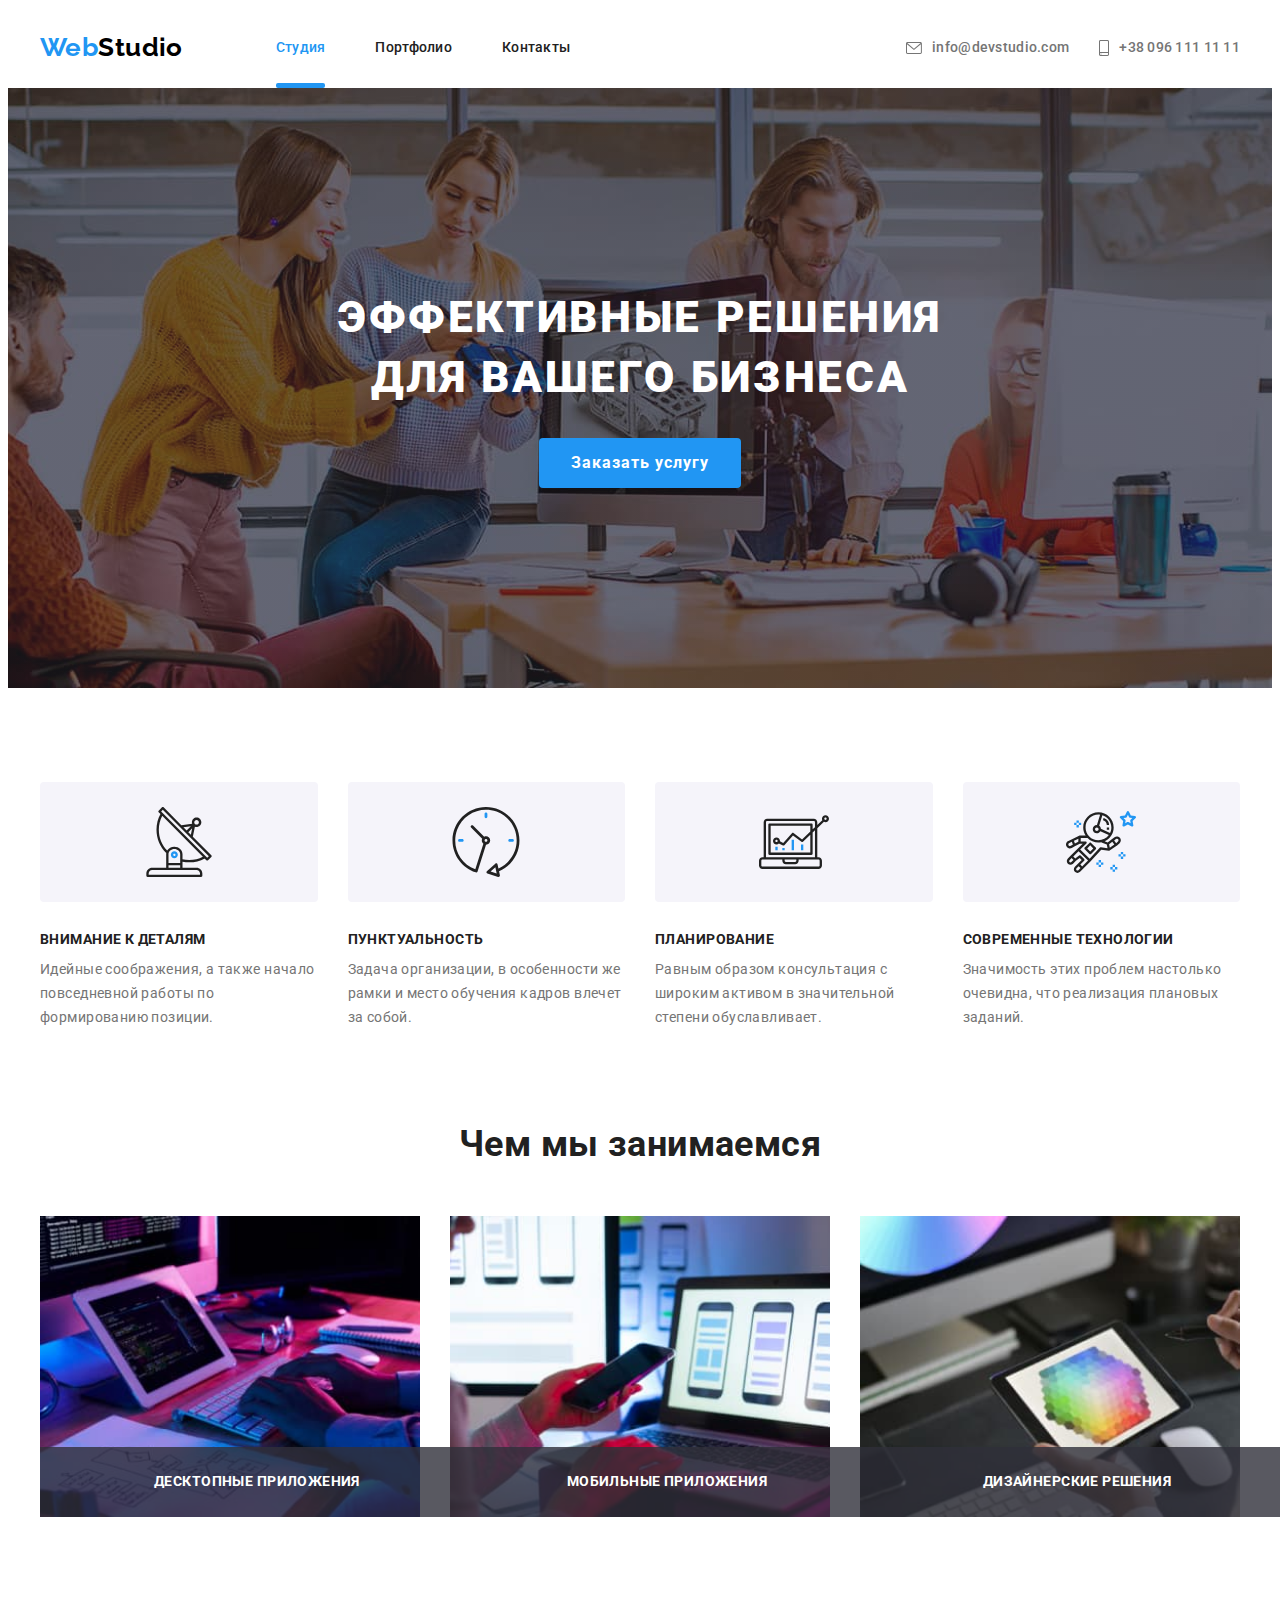
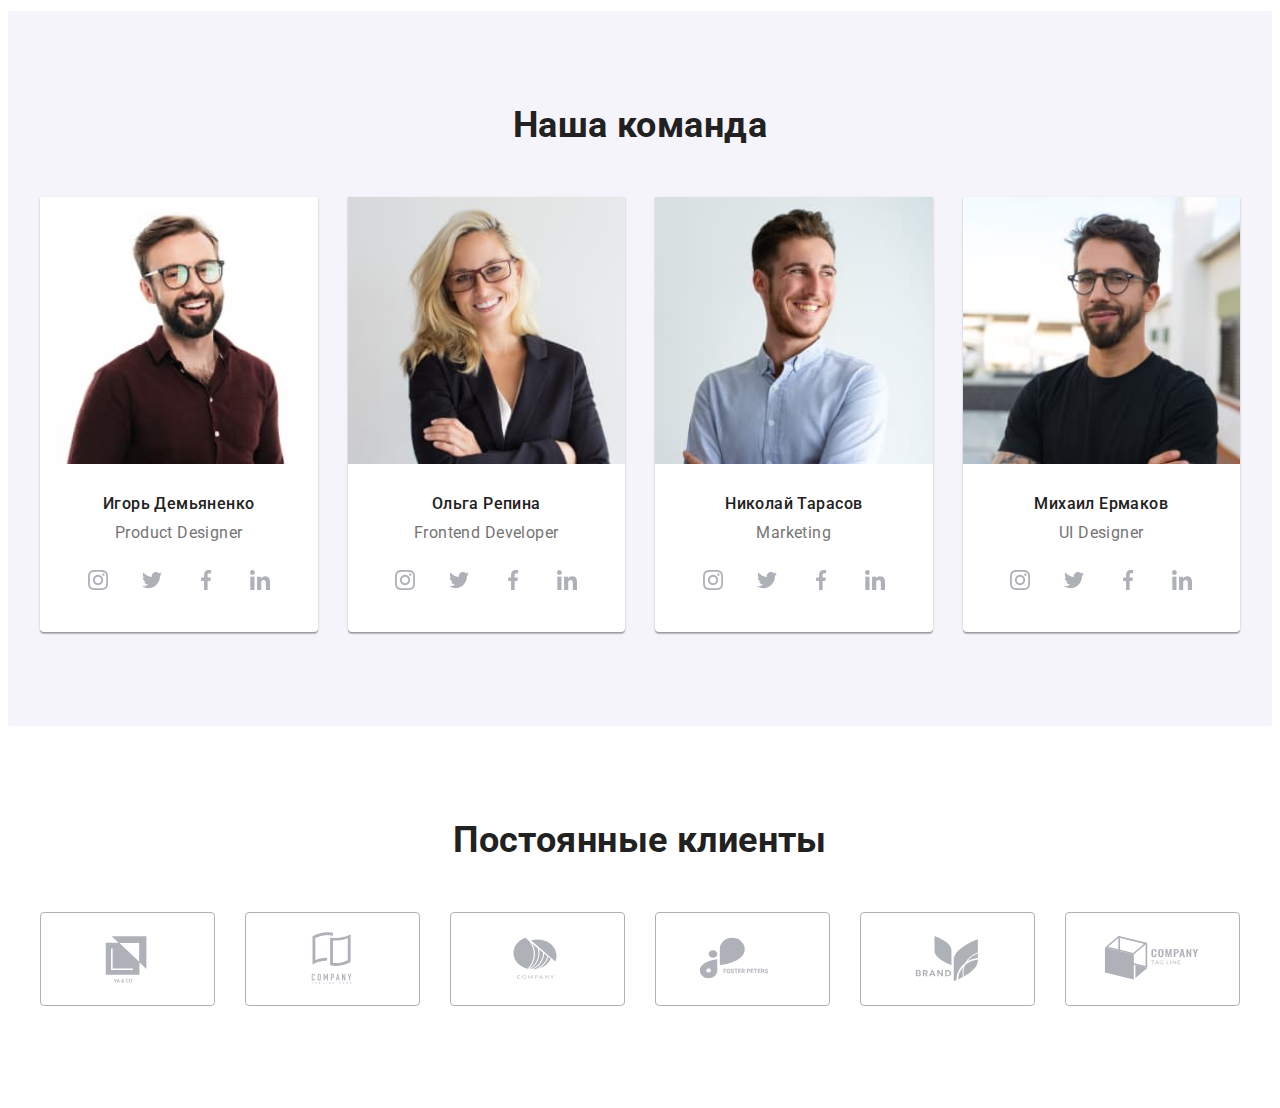
==== commit 22f0d964: "/" ====
--- a/index.html
+++ b/index.html
@@ -125,7 +125,7 @@
       </section>
 
       <!-- feature -->
-      <!-- <section class="feature section">
+      <section class="feature section">
         <div class="container">
           <ul class="card-set list">
             <li class="feature__item item">
@@ -174,10 +174,10 @@
             </li>
           </ul>
         </div>
-      </section> -->
+      </section>
 
       <!-- work -->
-      <!-- <section class="work section">
+      <section class="work section">
         <div class="container">
           <h2 class="section__title">Чем мы занимаемся</h2>
           <ul class="card-set list">
@@ -219,7 +219,7 @@
             </li>
           </ul>
         </div>
-      </section> -->
+      </section>
 
       <!-- team -->
       <section class="team section">
@@ -435,7 +435,7 @@
       </section>
 
       <!-- клиенты -->
-      <!-- <section class="section client">
+      <section class="section client">
         <div class="container">
           <h1 class="section__title">Постоянные клиенты</h1>
           <ul class="card-set list">
@@ -483,7 +483,7 @@
             </li>
           </ul>
         </div>
-      </section> -->
+      </section>
     </main>
 
     <!-- footer -->
--- a/css/main.min.css
+++ b/css/main.min.css
@@ -1,2 +1,2 @@
-:root{--primary-text-color: #757575;--title-text-color: #212121;--accent-color: #2196f3;--primary-white-color: #ffffff;--secondary-background-color: #f5f4fa;--secondary-accent: #2f303a;--color-button: #2196f3;--color-button-hover: #188ce8;--secondary-button-background: #f5f4fa;--black-color: #000000;--secondary-link-color: rgba(255, 255, 255, 0.6);--color-border: #ececec;--secondary-color-border: #eeeeee;--color-for-svg-elements: #afb1b8;--background--color--svg: rgba(255, 255, 255, 0.1);--transition: 250ms cubic-bezier(0.4, 0, 0.2, 1);--backdrop-color: rgba(0, 0, 0, 0.2);--border-form: rgba(33, 33, 33, 0.2);--card-item: 4;--card-gap: 30px}p,h1,h2,h3,h4,h5,h6{margin:0}ul,ol{margin:0;padding:0}button{cursor:pointer}img{max-width:100%;width:100%;display:block;height:auto}body{color:var(--primary-text-color);font-family:'Roboto', sans-serif;font-size:14px;line-height:1.71;letter-spacing:0.03em}.list{list-style:none}.link{text-decoration:none;color:inherit}.item{margin-bottom:var(--card-gap)}@media screen and (min-width: 768px){.item{margin-left:var(--card-gap);flex-basis:calc(100% / var(--card-item) - var(--card-gap))}}.card-set{margin-bottom:calc(var(--card-gap) * -1)}@media screen and (min-width: 768px){.card-set{display:flex;flex-wrap:wrap;margin-left:calc(var(--card-gap) * -1)}}.visually-hidden{position:absolute;clip:rect(0 0 0 0);width:1px;height:1px;margin:-1px}.container{width:100%;padding-left:15px;padding-right:15px;margin:0 auto}@media screen and (min-width: 480px){.container{max-width:480px}}@media screen and (min-width: 768px){.container{max-width:776px}}@media screen and (min-width: 1200px){.container{max-width:1200px}}.section{padding-top:60px;padding-bottom:60px}@media screen and (min-width: 768px){.section{padding-top:94px;padding-bottom:94px}}.logo{font-size:26px;font-weight:700;line-height:1.2;display:inline-block;color:var(--accent-color);font-family:'Raleway', sans-serif}.logo__header{color:var(--black-color)}.logo__footer{color:var(--primary-white-color);display:inline-block}.section__title{font-size:28px;line-height:1.18;color:var(--title-text-color);margin-bottom:30px}@media screen and (min-width: 1200px){.section__title{font-size:36px;line-height:1.16;margin-bottom:50px}}.button__universal{font-size:16px;font-weight:700;line-height:1.9;letter-spacing:.06em;color:var(--primary-white-color);background-color:var(--color-button);border:none;box-shadow:0px 4px 4px rgba(0,0,0,0.15);border-radius:4px;font-family:inherit;min-width:200px;min-height:50px;padding:10px 32px;justify-content:center;transition:background-color var(--transition)}.button__universal:hover,.button__universal:focus{background-color:var(--color-button-hover)}.social{display:flex;justify-content:center}.social__link{width:44px;height:44px;display:flex;color:var(--color-for-svg-elements);justify-content:center;align-items:center;border-radius:50%;transition:color var(--transition),background-color var(--transition)}.social__link:hover,.social__link:focus{background-color:var(--accent-color);color:var(--primary-white-color)}.social__icon{justify-content:center;align-items:center;fill:currentColor}.social__item+.social__item{margin-left:10px}.backdrop{position:fixed;top:0;background:var(--backdrop-color);width:100vw;height:100vh;transition:opacity 500ms, visibility 500ms}.backdrop.is-hidden .modal{transform:translate(-50%, -50%) scale(0.5)}.modal{background-color:var(--primary-white-color);box-shadow:0px 1px 3px rgba(0,0,0,0.12),0px 1px 1px rgba(0,0,0,0.14),0px 2px 1px var(--backdrop-color);border-radius:4px;position:absolute;top:50%;left:50%;transform:translate(-50%, -50%) scale(1);transition:transform 500ms;min-height:609px;padding:40px}@media screen and (min-width: 480px){.modal{width:450px}}@media screen and (min-width: 1200px){.modal{width:528px;min-height:581px;position:absolute;top:50%;left:50%;transform:translate(-50%, -50%) scale(1)}}.modal__close{position:absolute;top:8px;right:8px;padding:0;display:flex;justify-content:center;align-items:center;width:30px;height:30px;color:var(--accent-color);background-color:var(--primary-white-color);border:1px solid rgba(0,0,0,0.1);border-radius:50%}.modal__close:hover .modal-close__icon,.modal__close:focus .modal-close__icon{fill:currentColor}.modal-close__icon{transition:var(--transition)}.is-hidden{opacity:0;pointer-events:none;visibility:hidden}.modal__title{font-size:20px;font-weight:700;line-height:1.5;color:var(--title-text-color);text-align:center;margin-bottom:12px}@media screen and (min-width: 1200px){.modal__title{font-size:20px;font-weight:700;line-height:1.15}}.form__field{position:relative;margin-bottom:10px}.form__input{width:100%;height:40px;border:1px solid var(--border-form);border-radius:4px;outline:none;padding:11px 12px 11px 42px;transition:border var(--transition)}.form__input:hover ~ .form__icon,.form__input:focus ~ .form__icon{fill:var(--accent-color)}.form__input:focus,.form__input:hover,.form__text:focus,.form__text:hover{border-color:var(--accent-color)}.form__label{line-height:1.16;letter-spacing:.01em;display:block;margin-bottom:4px}.form__text{font-size:12px;line-height:1.16;letter-spacing:.01em;display:block;padding:12px 16px;border:1px solid var(--border-form);border-radius:4px;width:100%;height:120px;resize:none;outline:none;transition:var(--transition)}.form__text::placeholder{color:rgba(117,117,117,0.5)}.form__comment{margin-bottom:20px}.form__icon{display:inline-block;top:50%;left:12px;position:absolute;fill:var(--title-text-color);transition:var(--transition)}.input__checkbox{position:absolute;clip:rect(0 0 0 0);width:1px;height:1px;margin:-1px}.input__checkbox:hover+.checkbox__icon,.input__checkbox:focus+.checkbox__icon{border:solid 2px var(--accent-color)}.checkbox{display:flex;align-items:center;justify-content:center}.checkbox__icon{display:inline-block;width:16px;height:15px;margin-right:8px;border:solid 2px var(--title-text-color);border-radius:2px;transition:var(--transition);cursor:pointer}.input__checkbox:checked+.checkbox__icon{border-color:var(--accent-color);background-color:var(--accent-color);background-image:url(../images/icon-check.svg);background-size:contain;background-origin:border-box}.conditions{margin-bottom:30px}@media screen and (min-width: 480px){.checkbox__text{font-size:12px;line-height:1.16;letter-spacing:.03em}}@media screen and (min-width: 1200px){.checkbox__text{font-size:14px;line-height:1.7;letter-spacing:.03em}}.conditions__link{color:var(--accent-color)}.form-btn{display:flex;margin-left:auto;margin-right:auto}.filter-list{display:flex;flex-wrap:wrap;margin-bottom:40px}@media screen and (min-width: 768px){.filter-list{justify-content:center;margin-bottom:30px}}@media screen and (min-width: 1200px){.filter-list{margin-bottom:50px}}.filter__item:not(:last-child){margin-right:8px}.filter__btn{font-size:16px;font-weight:500;line-height:1.6;color:var(--title-text-color);background-color:var(--secondary-button-background);letter-spacing:inherit;font-family:inherit;cursor:pointer;padding:6px 22px;border-radius:4px;border:none;transition:color var(--transition),background-color var(--transition)}.filter__btn:hover,.filter__btn:focus,.filter__btn.current{color:var(--primary-white-color);background-color:var(--color-button);box-shadow:0px 3px 1px rgba(0,0,0,0.1),0px 1px 2px rgba(0,0,0,0.08),0px 2px 2px rgba(0,0,0,0.12)}.filter__btn.current{color:var(--primary-white-color)}.header{background-color:var(--primary-white-color)}.header__container{display:flex;align-items:center}.header__container .logo{margin-right:93px}.header__border{border-bottom:1px solid var(--color-border)}.current{position:relative}.current::after{content:'';width:100%;height:5px;border-radius:2px;background:var(--accent-color);position:absolute;left:0;bottom:0}.site-nav{display:none}@media screen and (min-width: 768px){.site-nav{display:flex}}.site-list{display:flex;align-items:center;color:var(--title-text-color)}.site-list .site-list__item:not(:last-child){margin-right:50px}@media screen and (min-width: 768px){.site-list__link{font-weight:500;line-height:1.14;letter-spacing:.02em;display:inline-flex;align-items:center;padding-top:32px;padding-bottom:32px;transition:color var(--transition)}.site-list__link:hover,.site-list__link:focus,.site-list__link.current{color:var(--accent-color)}}.contact-list{display:none}@media screen and (min-width: 768px){.contact-list{margin-left:auto;display:block}.contact-list .site-list__item:not(:last-child){margin-bottom:10px}}@media screen and (min-width: 1200px){.contact-list{display:flex}.contact-list .site-list__item:not(:last-child){margin-right:30px;margin-bottom:0}}.contact-list__link{font-weight:500;line-height:1.14;letter-spacing:.02em;display:flex;align-items:center;transition:color var(--transition)}.contact-list__link:hover,.contact-list__link:focus,.contact-list__link.current{color:var(--accent-color)}.contact-list__icon{fill:currentColor;margin-right:10px}.btn-menu{padding-top:10px;padding-bottom:10px;margin-left:auto}@media screen and (min-width: 768px){.btn-menu{display:none}}.menu-open-btn{display:flex;padding:0;border:none;background-color:transparent;color:var(--accent-color)}.menu-open-btn:hover .menu-open__icon,.menu-open-btn:focus .menu-open__icon{fill:currentColor}.menu-open__icon{transition:var(--transition)}.menu-open__icon{width:40px;height:40px}.mob-menu{position:fixed;background-color:var(--primary-white-color);padding-top:10px;padding-bottom:10px;top:0;left:0;width:100vw;height:100vh;z-index:1;transition:left 500ms, visibility 500ms}.mob-menu .container{height:100%;display:flex;flex-direction:column}.mob-menu.is-hidden-menu{left:100%}.is-hidden-menu{opacity:0.5;pointer-events:none;visibility:hidden}.mob-menu-top{margin-bottom:auto}.menu-close-btn{margin-left:auto;margin-bottom:8px;display:flex;border:none;padding:0;background-color:transparent;color:var(--accent-color)}.menu-close-btn:hover .menu-close__icon,.menu-close-btn:focus .menu-close__icon{fill:currentColor}.menu-close__icon{transition:var(--transition)}.menu-close__icon{width:40px;height:40px}.mob-menu__list{display:inline-block}.mob-menu__link{font-size:40px;font-weight:500;line-height:1.7;letter-spacing:.02em;color:var(--title-text-color);transition:var(--transition)}.mob-menu__link:hover,.mob-menu__link:focus{color:var(--accent-color)}.mob-menu__item,.mob-contact__item{padding-left:40px}.mob-menu__item:not(:last-child),.mob-contact__item:not(:last-child){margin-bottom:32px}.mob-contact-bottom{margin-top:auto}.mob-tel__link{font-size:34px;font-weight:500;line-height:1.17;letter-spacing:.02em;color:var(--accent-color);transition:var(--transition)}.mob-tel__link:hover,.mob-tel__link:focus{color:var(--title-text-color)}.mob-mail__link{font-size:24px;font-weight:500;line-height:1.16;letter-spacing:.02em;display:block;margin-bottom:64px;transition:var(--transition)}.mob-mail__link:hover,.mob-mail__link:focus{color:var(--accent-color)}.mob-social__list{display:inline-flex;padding:0 40px 48px 40px}.mob-social__item:not(:last-child){margin-right:10px}.mob-social__link{color:var(--accent-color);transition:var(--transition)}.mob-social__link:hover,.mob-social__link:focus{color:var(--title-text-color)}.sitting{color:var(--accent-color)}.line::after{content:'';border:1px solid rgba(33,33,33,0.2);transform:rotate(90deg);margin-left:10px}.hero{text-align:center;max-width:1600px;margin:0 auto;padding-top:118px;padding-bottom:118px;background-color:var(--secondary-accent);background-size:cover;background-repeat:no-repeat;background-position:center;background-image:linear-gradient(rgba(47,48,58,0.4), rgba(47,48,58,0.4)),url(../images/hero-bg-tel-1x.jpg)}@media (min-device-pixel-ratio: 2), (min-resolution: 192dpi), (min-resolution: 2dppx){.hero{background-image:linear-gradient(rgba(47,48,58,0.4), rgba(47,48,58,0.4)),url(../images/hero-bg-tel-2x.jpg)}}@media screen and (min-width: 768px){.hero{background-image:linear-gradient(rgba(47,48,58,0.4), rgba(47,48,58,0.4)),url(../images/hero-bg-tab-1x.jpg)}}@media screen and (min-width: 768px) and (min-device-pixel-ratio: 2), screen and (min-width: 768px) and (min-resolution: 192dpi), screen and (min-width: 768px) and (min-resolution: 2dppx){.hero{background-image:linear-gradient(rgba(47,48,58,0.4), rgba(47,48,58,0.4)),url(../images/hero-bg-tab-2x.jpg)}}@media screen and (min-width: 1200px){.hero{background-image:linear-gradient(rgba(47,48,58,0.4), rgba(47,48,58,0.4)),url(../images/hero-bg-desk-1x.jpg);padding-top:200px;padding-bottom:200px}}@media screen and (min-width: 1200px) and (min-device-pixel-ratio: 2), screen and (min-width: 1200px) and (min-resolution: 192dpi), screen and (min-width: 1200px) and (min-resolution: 2dppx){.hero{background-image:linear-gradient(rgba(47,48,58,0.4), rgba(47,48,58,0.4)),url(../images/hero-bg-desk-2x.jpg)}}.hero__title{font-size:26px;font-weight:900;line-height:1.6;letter-spacing:.06em;color:var(--primary-white-color);margin-bottom:30px;margin-left:auto;margin-right:auto;max-width:360px}@media screen and (min-width: 1200px){.hero__title{font-size:44px;font-weight:900;line-height:1.36;letter-spacing:.06em;max-width:696px}}.feature__icon{justify-content:center;align-items:center;display:flex;background-color:var(--secondary-background-color);border-radius:4px;height:120px;margin-bottom:30px}.feature .feature__title{font-size:14px;font-weight:700;line-height:1.14;letter-spacing:.03em;color:var(--title-text-color);margin-bottom:10px}.feature__item{--card-item: 1}@media screen and (min-width: 768px){.feature__item{--card-item: 2}}@media screen and (min-width: 1200px){.feature__item{--card-item: 4}}.work{text-align:center;padding-top:0;--card-item: 3}.work__text{font-size:14px;font-weight:700;line-height:1.14;letter-spacing:.03em;position:absolute;bottom:0;background:rgba(47,48,58,0.8);padding:27px;width:100%;color:var(--primary-white-color);text-transform:uppercase}.work__wrap{position:relative}.team{background-color:var(--secondary-background-color);text-align:center}.team__item .team__title,.team__item .team__profession{font-size:16px;line-height:1.19}.team__item .team__title{color:var(--title-text-color);font-weight:500;margin-bottom:10px}.team__item{background:var(--primary-white-color);box-shadow:0px 1px 3px rgba(0,0,0,0.12),0px 1px 1px rgba(0,0,0,0.14),0px 2px 1px rgba(0,0,0,0.2);border-radius:0px 0px 4px 4px;padding-bottom:30px;--card-item: 1}@media screen and (min-width: 768px){.team__item{--card-item: 2}}@media screen and (min-width: 1200px){.team__item{--card-item: 4}}.team__img{margin-bottom:30px}.team__profession{margin-bottom:16px}.client{text-align:center}.client__link{display:flex;justify-content:center;align-items:center;color:var(--color-for-svg-elements);height:92px;border-radius:4px;border:1px solid currentColor;transition:var(--transition)}.client__link:hover,.client__link:focus{color:var(--accent-color)}.client__item{--card-item: 2}@media screen and (min-width: 768px){.client__item{--card-item: 3}}@media screen and (min-width: 1200px){.client__item{--card-item: 6}}.client__icon{fill:currentColor}.footer{background-color:var(--secondary-accent);padding-bottom:60px;padding-top:60px}.footer .social__link:hover,.footer .social__link:focus{background-color:var(--accent-color)}.footer .logo{margin-bottom:20px}.address{font-style:normal}.address-list__link{display:inline-block;color:var(--secondary-link-color);transition:color var(--transition)}.address-list{margin-bottom:-9px}.address-list .address-list__link:hover,.address-list .address-list__link:focus{color:var(--accent-color)}.address-list__item:not(:last-child){margin-bottom:9px}.address-list__link[target='_blank']{color:var(--primary-white-color)}.container.footer-container{display:flex;align-items:baseline}.footer-con-item:not(:last-child){margin-right:70px}.footer-con-item:not(:last-child):last-child{margin-left:auto}.footer .social__link{background:var(--background--color--svg);color:var(--primary-white-color)}.section-subject{font-size:14px;font-weight:700;line-height:1.14;letter-spacing:.03em;color:var(--primary-white-color);margin-bottom:20px;text-transform:uppercase}.footer-form__input{font-size:14px;font-weight:16;line-height:1.14;letter-spacing:.03em;height:50px;min-width:358px;padding:0 15px;margin-right:12px;outline:none;color:var(--primary-white-color);background-color:inherit;border:1px solid rgba(255,255,255,0.3);border-radius:4px;transition:var(--transition)}.footer-form__input::placeholder{color:var(--secondary-link-color)}.footer-form__input:focus,.footer-form__input:hover{border-color:var(--accent-color);filter:drop-shadow(0px 4px 4px rgba(0,0,0,0.15))}.btn-send{display:inline-flex;align-items:center}.footer-form__icon{margin-left:10px}.project__link{display:flex;flex-direction:column}.project__link:hover,.project__link:focus{box-shadow:0px 1px 1px rgba(0,0,0,0.12),0px 4px 4px rgba(0,0,0,0.06),1px 4px 6px rgba(0,0,0,0.16)}.project__link:hover .project__img-text,.project__link:focus .project__img-text{transform:translateY(0)}.project__title{font-size:18px;line-height:2;letter-spacing:.06em;color:var(--title-text-color);margin-bottom:4px}.project__item{--card-item: 3}.project__item-wrap{position:relative;overflow:hidden}.project__img-text{font-size:18px;line-height:1.55;position:absolute;top:0;right:0;color:var(--primary-white-color);background:rgba(33,150,243,0.9);height:100%;padding:63px 24px;transition-property:transform;transition-duration:250ms;transform:translateY(100%);transition-timing-function:cubic-bezier(0.4, 0, 0.2, 1)}.project__text{font-size:16px;line-height:1.9}.project-border{background:var(--border-color);border:1px solid var(--secondary-color-border);border-top-style:none;padding:20px 24px}
+:root{--primary-text-color: #757575;--title-text-color: #212121;--accent-color: #2196f3;--primary-white-color: #ffffff;--secondary-background-color: #f5f4fa;--secondary-accent: #2f303a;--color-button: #2196f3;--color-button-hover: #188ce8;--secondary-button-background: #f5f4fa;--black-color: #000000;--secondary-link-color: rgba(255, 255, 255, 0.6);--color-border: #ececec;--secondary-color-border: #eeeeee;--color-for-svg-elements: #afb1b8;--background--color--svg: rgba(255, 255, 255, 0.1);--transition: 250ms cubic-bezier(0.4, 0, 0.2, 1);--backdrop-color: rgba(0, 0, 0, 0.2);--border-form: rgba(33, 33, 33, 0.2);--card-item: 4;--card-gap: 30px}p,h1,h2,h3,h4,h5,h6{margin:0}ul,ol{margin:0;padding:0}button{cursor:pointer}img{max-width:100%;width:100%;display:block;height:auto}body{color:var(--primary-text-color);font-family:'Roboto', sans-serif;font-size:14px;line-height:1.71;letter-spacing:0.03em}.list{list-style:none}.link{text-decoration:none;color:inherit}.item{margin-bottom:var(--card-gap)}@media screen and (min-width: 768px){.item{margin-left:var(--card-gap);flex-basis:calc(100% / var(--card-item) - var(--card-gap))}}.card-set{margin-bottom:calc(var(--card-gap) * -1)}@media screen and (min-width: 768px){.card-set{display:flex;flex-wrap:wrap;margin-left:calc(var(--card-gap) * -1)}}.visually-hidden{position:absolute;clip:rect(0 0 0 0);width:1px;height:1px;margin:-1px}.container{width:100%;padding-left:15px;padding-right:15px;margin:0 auto}@media screen and (min-width: 480px){.container{max-width:480px}}@media screen and (min-width: 768px){.container{max-width:776px}}@media screen and (min-width: 1200px){.container{max-width:1200px}}.section{padding-top:60px;padding-bottom:60px}@media screen and (min-width: 1200px){.section{padding-top:94px;padding-bottom:94px}}.logo{font-size:26px;font-weight:700;line-height:1.2;display:inline-block;color:var(--accent-color);font-family:'Raleway', sans-serif}.logo__header{color:var(--black-color)}.logo__footer{color:var(--primary-white-color);display:inline-block}.section__title{font-size:28px;line-height:1.18;color:var(--title-text-color);margin-bottom:30px}@media screen and (min-width: 1200px){.section__title{font-size:36px;line-height:1.16;margin-bottom:50px}}.button__universal{font-size:16px;font-weight:700;line-height:1.9;letter-spacing:.06em;color:var(--primary-white-color);background-color:var(--color-button);border:none;box-shadow:0px 4px 4px rgba(0,0,0,0.15);border-radius:4px;font-family:inherit;min-width:200px;min-height:50px;padding:10px 32px;justify-content:center;transition:background-color var(--transition)}.button__universal:hover,.button__universal:focus{background-color:var(--color-button-hover)}.social{display:flex;justify-content:center}.social__link{width:44px;height:44px;display:flex;color:var(--color-for-svg-elements);justify-content:center;align-items:center;border-radius:50%;transition:color var(--transition),background-color var(--transition)}.social__link:hover,.social__link:focus{background-color:var(--accent-color);color:var(--primary-white-color)}.social__icon{justify-content:center;align-items:center;fill:currentColor}.social__item+.social__item{margin-left:10px}.backdrop{position:fixed;top:0;background:var(--backdrop-color);width:100vw;height:100vh;transition:opacity 500ms, visibility 500ms}.backdrop.is-hidden .modal{transform:translate(-50%, -50%) scale(0.5)}.modal{background-color:var(--primary-white-color);box-shadow:0px 1px 3px rgba(0,0,0,0.12),0px 1px 1px rgba(0,0,0,0.14),0px 2px 1px var(--backdrop-color);border-radius:4px;position:absolute;top:50%;left:50%;transform:translate(-50%, -50%) scale(1);transition:transform 500ms;min-height:609px;padding:40px}@media screen and (min-width: 480px){.modal{width:450px}}@media screen and (min-width: 1200px){.modal{width:528px;min-height:581px;position:absolute;top:50%;left:50%;transform:translate(-50%, -50%) scale(1)}}.modal__close{position:absolute;top:8px;right:8px;padding:0;display:flex;justify-content:center;align-items:center;width:30px;height:30px;color:var(--accent-color);background-color:var(--primary-white-color);border:1px solid rgba(0,0,0,0.1);border-radius:50%}.modal__close:hover .modal-close__icon,.modal__close:focus .modal-close__icon{fill:currentColor}.modal-close__icon{transition:var(--transition)}.is-hidden{opacity:0;pointer-events:none;visibility:hidden}.modal__title{font-size:20px;font-weight:700;line-height:1.5;color:var(--title-text-color);text-align:center;margin-bottom:12px}@media screen and (min-width: 1200px){.modal__title{font-size:20px;font-weight:700;line-height:1.15}}.form__field{position:relative;margin-bottom:10px}.form__input{width:100%;height:40px;border:1px solid var(--border-form);border-radius:4px;outline:none;padding:11px 12px 11px 42px;transition:border var(--transition)}.form__input:hover ~ .form__icon,.form__input:focus ~ .form__icon{fill:var(--accent-color)}.form__input:focus,.form__input:hover,.form__text:focus,.form__text:hover{border-color:var(--accent-color)}.form__label{line-height:1.16;letter-spacing:.01em;display:block;margin-bottom:4px}.form__text{font-size:12px;line-height:1.16;letter-spacing:.01em;display:block;padding:12px 16px;border:1px solid var(--border-form);border-radius:4px;width:100%;height:120px;resize:none;outline:none;transition:var(--transition)}.form__text::placeholder{color:rgba(117,117,117,0.5)}.form__comment{margin-bottom:20px}.form__icon{display:inline-block;top:50%;left:12px;position:absolute;fill:var(--title-text-color);transition:var(--transition)}.input__checkbox{position:absolute;clip:rect(0 0 0 0);width:1px;height:1px;margin:-1px}.input__checkbox:hover+.checkbox__icon,.input__checkbox:focus+.checkbox__icon{border:solid 2px var(--accent-color)}.checkbox{display:flex;align-items:center;justify-content:center}.checkbox__icon{display:inline-block;width:16px;height:15px;margin-right:8px;border:solid 2px var(--title-text-color);border-radius:2px;transition:var(--transition);cursor:pointer}.input__checkbox:checked+.checkbox__icon{border-color:var(--accent-color);background-color:var(--accent-color);background-image:url(../images/icon-check.svg);background-size:contain;background-origin:border-box}.conditions{margin-bottom:30px}@media screen and (min-width: 480px){.checkbox__text{font-size:12px;line-height:1.16;letter-spacing:.03em}}@media screen and (min-width: 1200px){.checkbox__text{font-size:14px;line-height:1.7;letter-spacing:.03em}}.conditions__link{color:var(--accent-color)}.form-btn{display:flex;margin-left:auto;margin-right:auto}.filter-list{display:flex;flex-wrap:wrap;margin-bottom:40px}@media screen and (min-width: 768px){.filter-list{justify-content:center;margin-bottom:30px}}@media screen and (min-width: 1200px){.filter-list{margin-bottom:50px}}.filter__item:not(:last-child){margin-right:8px}@media screen and (max-width: 776px){.filter__item:nth-child(-n+3){margin-bottom:15px}}.filter__btn{font-size:16px;font-weight:500;line-height:1.6;color:var(--title-text-color);background-color:var(--secondary-button-background);letter-spacing:inherit;font-family:inherit;cursor:pointer;padding:6px 22px;border-radius:4px;border:none;transition:color var(--transition),background-color var(--transition)}.filter__btn:hover,.filter__btn:focus,.filter__btn.current{color:var(--primary-white-color);background-color:var(--color-button);box-shadow:0px 3px 1px rgba(0,0,0,0.1),0px 1px 2px rgba(0,0,0,0.08),0px 2px 2px rgba(0,0,0,0.12)}.filter__btn.current{color:var(--primary-white-color)}.header{background-color:var(--primary-white-color)}.header__container{display:flex;align-items:center}.header__container .logo{margin-right:93px}.header__border{border-bottom:1px solid var(--color-border)}.current{position:relative}.current::after{content:'';width:100%;height:5px;border-radius:2px;background:var(--accent-color);position:absolute;left:0;bottom:0}.site-nav{display:none}@media screen and (min-width: 768px){.site-nav{display:flex}}.site-list{display:flex;align-items:center;color:var(--title-text-color)}.site-list .site-list__item:not(:last-child){margin-right:50px}@media screen and (min-width: 768px){.site-list__link{font-weight:500;line-height:1.14;letter-spacing:.02em;display:inline-flex;align-items:center;padding-top:32px;padding-bottom:32px;transition:color var(--transition)}.site-list__link:hover,.site-list__link:focus,.site-list__link.current{color:var(--accent-color)}}.contact-list{display:none}@media screen and (min-width: 768px){.contact-list{margin-left:auto;display:block}.contact-list .site-list__item:not(:last-child){margin-bottom:10px}}@media screen and (min-width: 1200px){.contact-list{display:flex}.contact-list .site-list__item:not(:last-child){margin-right:30px;margin-bottom:0}}.contact-list__link{font-weight:500;line-height:1.14;letter-spacing:.02em;display:flex;align-items:center;transition:color var(--transition)}.contact-list__link:hover,.contact-list__link:focus,.contact-list__link.current{color:var(--accent-color)}.contact-list__icon{fill:currentColor;margin-right:10px}.btn-menu{padding-top:10px;padding-bottom:10px;margin-left:auto}@media screen and (min-width: 768px){.btn-menu{display:none}}.menu-open-btn{display:flex;padding:0;border:none;background-color:transparent;color:var(--accent-color)}.menu-open-btn:hover .menu-open__icon,.menu-open-btn:focus .menu-open__icon{fill:currentColor}.menu-open__icon{transition:var(--transition)}.menu-open__icon{width:40px;height:40px}.mob-menu{position:fixed;background-color:var(--primary-white-color);padding-top:10px;padding-bottom:10px;top:0;left:0;width:100vw;height:100vh;z-index:1;transition:left 500ms, visibility 500ms}.mob-menu .container{height:100%;display:flex;flex-direction:column}.mob-menu.is-hidden-menu{left:100%}.is-hidden-menu{opacity:0.5;pointer-events:none;visibility:hidden}.mob-menu-top{margin-bottom:auto}.menu-close-btn{margin-left:auto;margin-bottom:8px;display:flex;border:none;padding:0;background-color:transparent;color:var(--accent-color)}.menu-close-btn:hover .menu-close__icon,.menu-close-btn:focus .menu-close__icon{fill:currentColor}.menu-close__icon{transition:var(--transition)}.menu-close__icon{width:40px;height:40px}.mob-menu__list{display:inline-block}.mob-menu__link{font-size:40px;font-weight:500;line-height:1.7;letter-spacing:.02em;color:var(--title-text-color);transition:var(--transition)}.mob-menu__link:hover,.mob-menu__link:focus{color:var(--accent-color)}.mob-menu__item,.mob-contact__item{padding-left:40px}.mob-menu__item:not(:last-child),.mob-contact__item:not(:last-child){margin-bottom:32px}.mob-contact-bottom{margin-top:auto}.mob-tel__link{font-size:34px;font-weight:500;line-height:1.17;letter-spacing:.02em;color:var(--accent-color);transition:var(--transition)}.mob-tel__link:hover,.mob-tel__link:focus{color:var(--title-text-color)}.mob-mail__link{font-size:24px;font-weight:500;line-height:1.16;letter-spacing:.02em;display:block;margin-bottom:64px;transition:var(--transition)}.mob-mail__link:hover,.mob-mail__link:focus{color:var(--accent-color)}.mob-social__list{display:inline-flex;padding:0 40px 48px 40px}.mob-social__item:not(:last-child){margin-right:10px}.mob-social__link{color:var(--accent-color);transition:var(--transition)}.mob-social__link:hover,.mob-social__link:focus{color:var(--title-text-color)}.sitting{color:var(--accent-color)}.line::after{content:'';border:1px solid rgba(33,33,33,0.2);transform:rotate(90deg);margin-left:10px}.hero{text-align:center;max-width:1600px;margin:0 auto;padding-top:118px;padding-bottom:118px;background-color:var(--secondary-accent);background-size:cover;background-repeat:no-repeat;background-position:center;background-image:linear-gradient(rgba(47,48,58,0.4), rgba(47,48,58,0.4)),url(../images/hero-bg-tel-1x.jpg)}@media (min-device-pixel-ratio: 2), (min-resolution: 192dpi), (min-resolution: 2dppx){.hero{background-image:linear-gradient(rgba(47,48,58,0.4), rgba(47,48,58,0.4)),url(../images/hero-bg-tel-2x.jpg)}}@media screen and (min-width: 768px){.hero{background-image:linear-gradient(rgba(47,48,58,0.4), rgba(47,48,58,0.4)),url(../images/hero-bg-tab-1x.jpg)}}@media screen and (min-width: 768px) and (min-device-pixel-ratio: 2), screen and (min-width: 768px) and (min-resolution: 192dpi), screen and (min-width: 768px) and (min-resolution: 2dppx){.hero{background-image:linear-gradient(rgba(47,48,58,0.4), rgba(47,48,58,0.4)),url(../images/hero-bg-tab-2x.jpg)}}@media screen and (min-width: 1200px){.hero{background-image:linear-gradient(rgba(47,48,58,0.4), rgba(47,48,58,0.4)),url(../images/hero-bg-desk-1x.jpg);padding-top:200px;padding-bottom:200px}}@media screen and (min-width: 1200px) and (min-device-pixel-ratio: 2), screen and (min-width: 1200px) and (min-resolution: 192dpi), screen and (min-width: 1200px) and (min-resolution: 2dppx){.hero{background-image:linear-gradient(rgba(47,48,58,0.4), rgba(47,48,58,0.4)),url(../images/hero-bg-desk-2x.jpg)}}.hero__title{font-size:26px;font-weight:900;line-height:1.6;letter-spacing:.06em;color:var(--primary-white-color);margin-bottom:30px;margin-left:auto;margin-right:auto;max-width:360px}@media screen and (min-width: 1200px){.hero__title{font-size:44px;font-weight:900;line-height:1.36;letter-spacing:.06em;max-width:696px}}.feature__icon{justify-content:center;align-items:center;display:flex;background-color:var(--secondary-background-color);border-radius:4px;height:120px;margin-bottom:30px}.feature .feature__title{font-size:14px;font-weight:700;line-height:1.14;letter-spacing:.03em;color:var(--title-text-color);margin-bottom:10px}.feature__item{--card-item: 1}@media screen and (min-width: 768px){.feature__item{--card-item: 2}}@media screen and (min-width: 1200px){.feature__item{--card-item: 4}}@media screen and (max-width: 1200px){.work{display:none}}@media screen and (min-width: 768px){.work{text-align:center;padding-top:0;--card-item: 3}}@media screen and (min-width: 1200px){.work__text{font-size:14px;font-weight:700;line-height:1.14;letter-spacing:.03em;position:absolute;bottom:0;background:rgba(47,48,58,0.8);padding:27px;width:100%;color:var(--primary-white-color);text-transform:uppercase}}@media screen and (min-width: 1200px){.work__wrap{position:relative}}.team{background-color:var(--secondary-background-color);text-align:center}.team__item .team__title,.team__item .team__profession{font-size:16px;line-height:1.19}.team__item .team__title{color:var(--title-text-color);font-weight:500;margin-bottom:10px}.team__item{background:var(--primary-white-color);box-shadow:0px 1px 3px rgba(0,0,0,0.12),0px 1px 1px rgba(0,0,0,0.14),0px 2px 1px rgba(0,0,0,0.2);border-radius:0px 0px 4px 4px;padding-bottom:30px;--card-item: 1}@media screen and (min-width: 768px){.team__item{--card-item: 2}}@media screen and (min-width: 1200px){.team__item{--card-item: 4}}.team__img{margin-bottom:30px}.team__profession{margin-bottom:16px}.client .card-set{display:flex;flex-basis:calc(100% / var(--card-item) - var(--card-gap))}.client{text-align:center}.client__link{display:flex;justify-content:center;align-items:center;color:var(--color-for-svg-elements);height:92px;border-radius:4px;border:1px solid currentColor;transition:var(--transition)}.client__link:hover,.client__link:focus{color:var(--accent-color)}.client__item{--card-item: 2}@media screen and (min-width: 768px){.client__item{--card-item: 3}}@media screen and (min-width: 1200px){.client__item{--card-item: 6}}.client__icon{fill:currentColor}.footer{background-color:var(--secondary-accent);padding-bottom:60px;padding-top:60px}.footer .social__link:hover,.footer .social__link:focus{background-color:var(--accent-color)}.footer .logo{margin-bottom:20px}.address{font-style:normal}.address-list__link{display:inline-block;color:var(--secondary-link-color);transition:color var(--transition)}.address-list{margin-bottom:-9px}.address-list .address-list__link:hover,.address-list .address-list__link:focus{color:var(--accent-color)}.address-list__item:not(:last-child){margin-bottom:9px}.address-list__link[target='_blank']{color:var(--primary-white-color)}.container.footer-container{display:flex;align-items:baseline}.footer-con-item:not(:last-child){margin-right:70px}.footer-con-item:not(:last-child):last-child{margin-left:auto}.footer .social__link{background:var(--background--color--svg);color:var(--primary-white-color)}.section-subject{font-size:14px;font-weight:700;line-height:1.14;letter-spacing:.03em;color:var(--primary-white-color);margin-bottom:20px;text-transform:uppercase}.footer-form__input{font-size:14px;font-weight:16;line-height:1.14;letter-spacing:.03em;height:50px;min-width:358px;padding:0 15px;margin-right:12px;outline:none;color:var(--primary-white-color);background-color:inherit;border:1px solid rgba(255,255,255,0.3);border-radius:4px;transition:var(--transition)}.footer-form__input::placeholder{color:var(--secondary-link-color)}.footer-form__input:focus,.footer-form__input:hover{border-color:var(--accent-color);filter:drop-shadow(0px 4px 4px rgba(0,0,0,0.15))}.btn-send{display:inline-flex;align-items:center}.footer-form__icon{margin-left:10px}.project__item{--card-item: 1}@media screen and (min-width: 768px){.project__item{--card-item: 2}}@media screen and (min-width: 1200px){.project__item{--card-item: 3}}.project__link{display:flex;flex-direction:column}.project__link:hover,.project__link:focus{box-shadow:0px 1px 1px rgba(0,0,0,0.12),0px 4px 4px rgba(0,0,0,0.06),1px 4px 6px rgba(0,0,0,0.16)}.project__link:hover .project__img-text,.project__link:focus .project__img-text{transform:translateY(0)}.project__title{font-size:18px;line-height:2;letter-spacing:.06em;color:var(--title-text-color);margin-bottom:4px}.project__item-wrap{position:relative;overflow:hidden}.project__img-text{font-size:18px;line-height:1.55;position:absolute;top:0;right:0;color:var(--primary-white-color);background:rgba(33,150,243,0.9);height:100%;padding:63px 24px;transition-property:transform;transition-duration:250ms;transform:translateY(100%);transition-timing-function:cubic-bezier(0.4, 0, 0.2, 1)}.project__text{font-size:16px;line-height:1.9}.project-border{background:var(--border-color);border:1px solid var(--secondary-color-border);border-top-style:none;padding:20px 24px}
 /*# sourceMappingURL=main.min.css.map */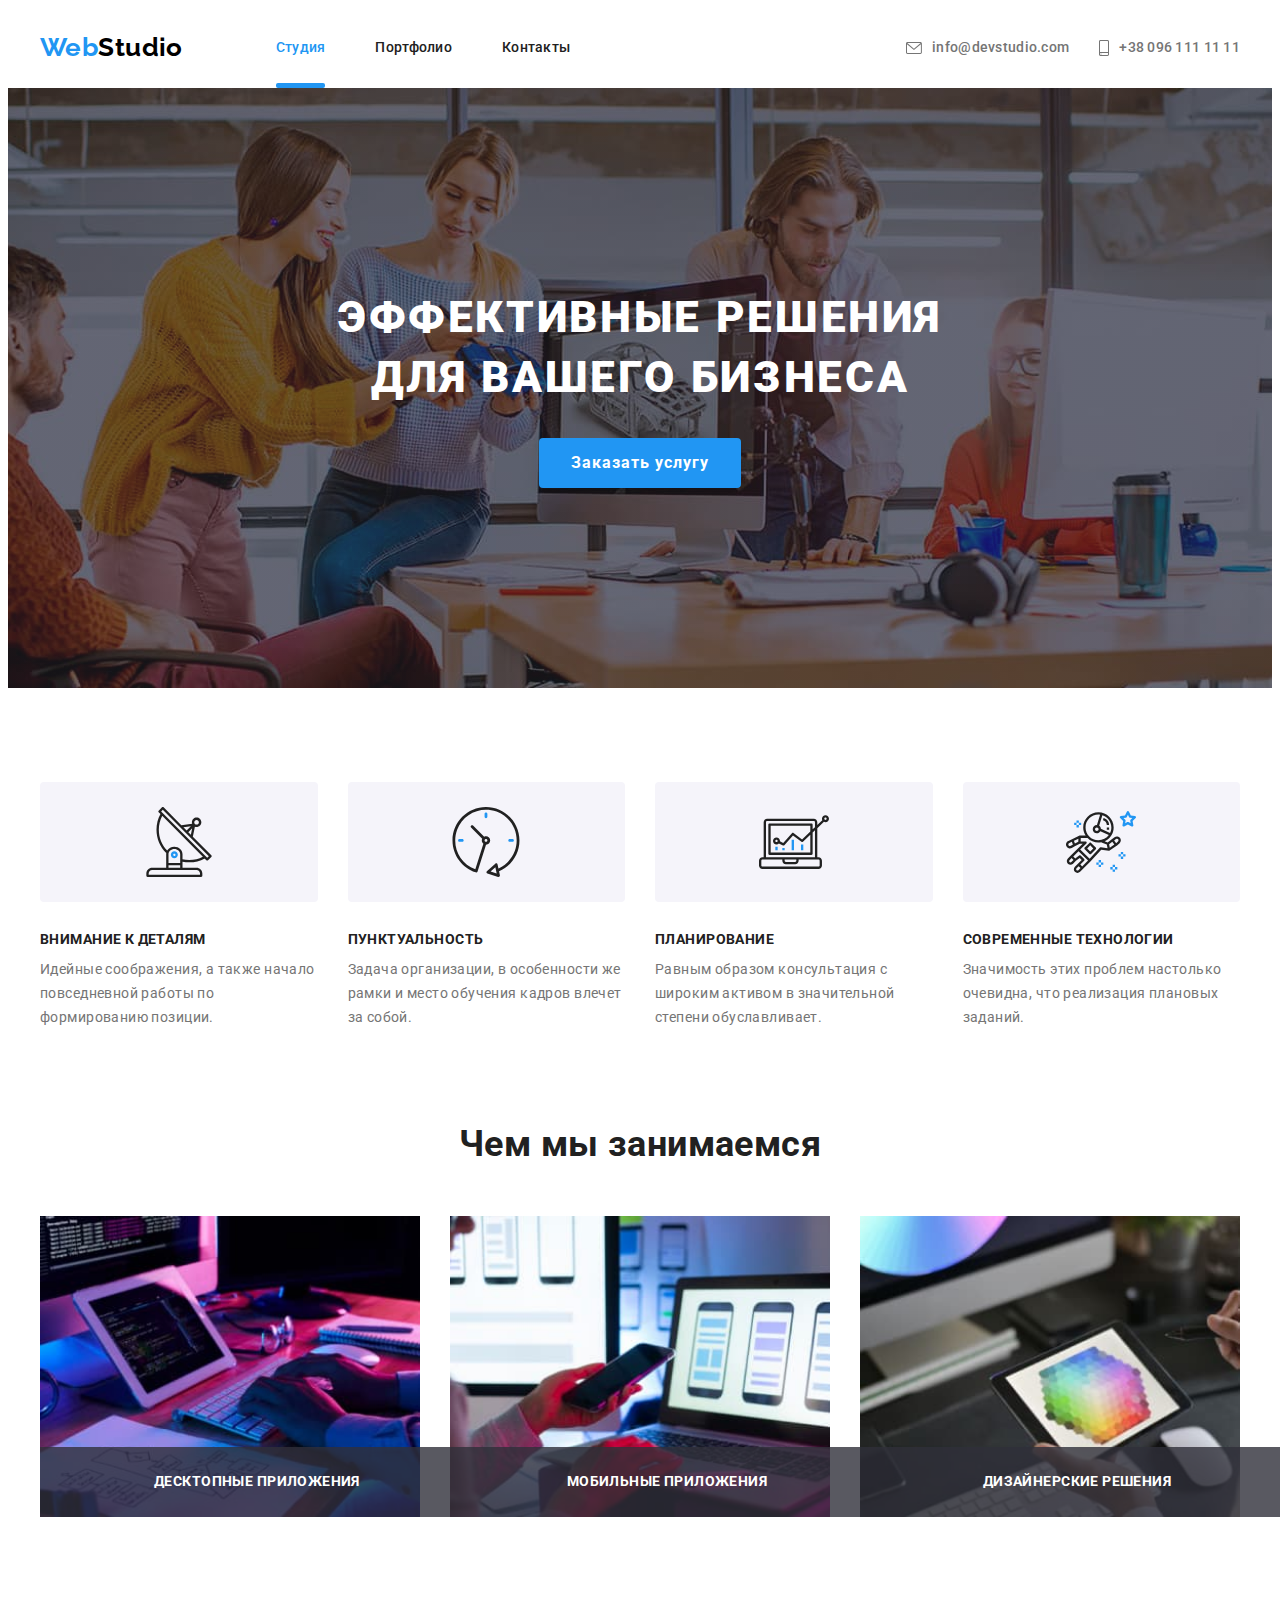
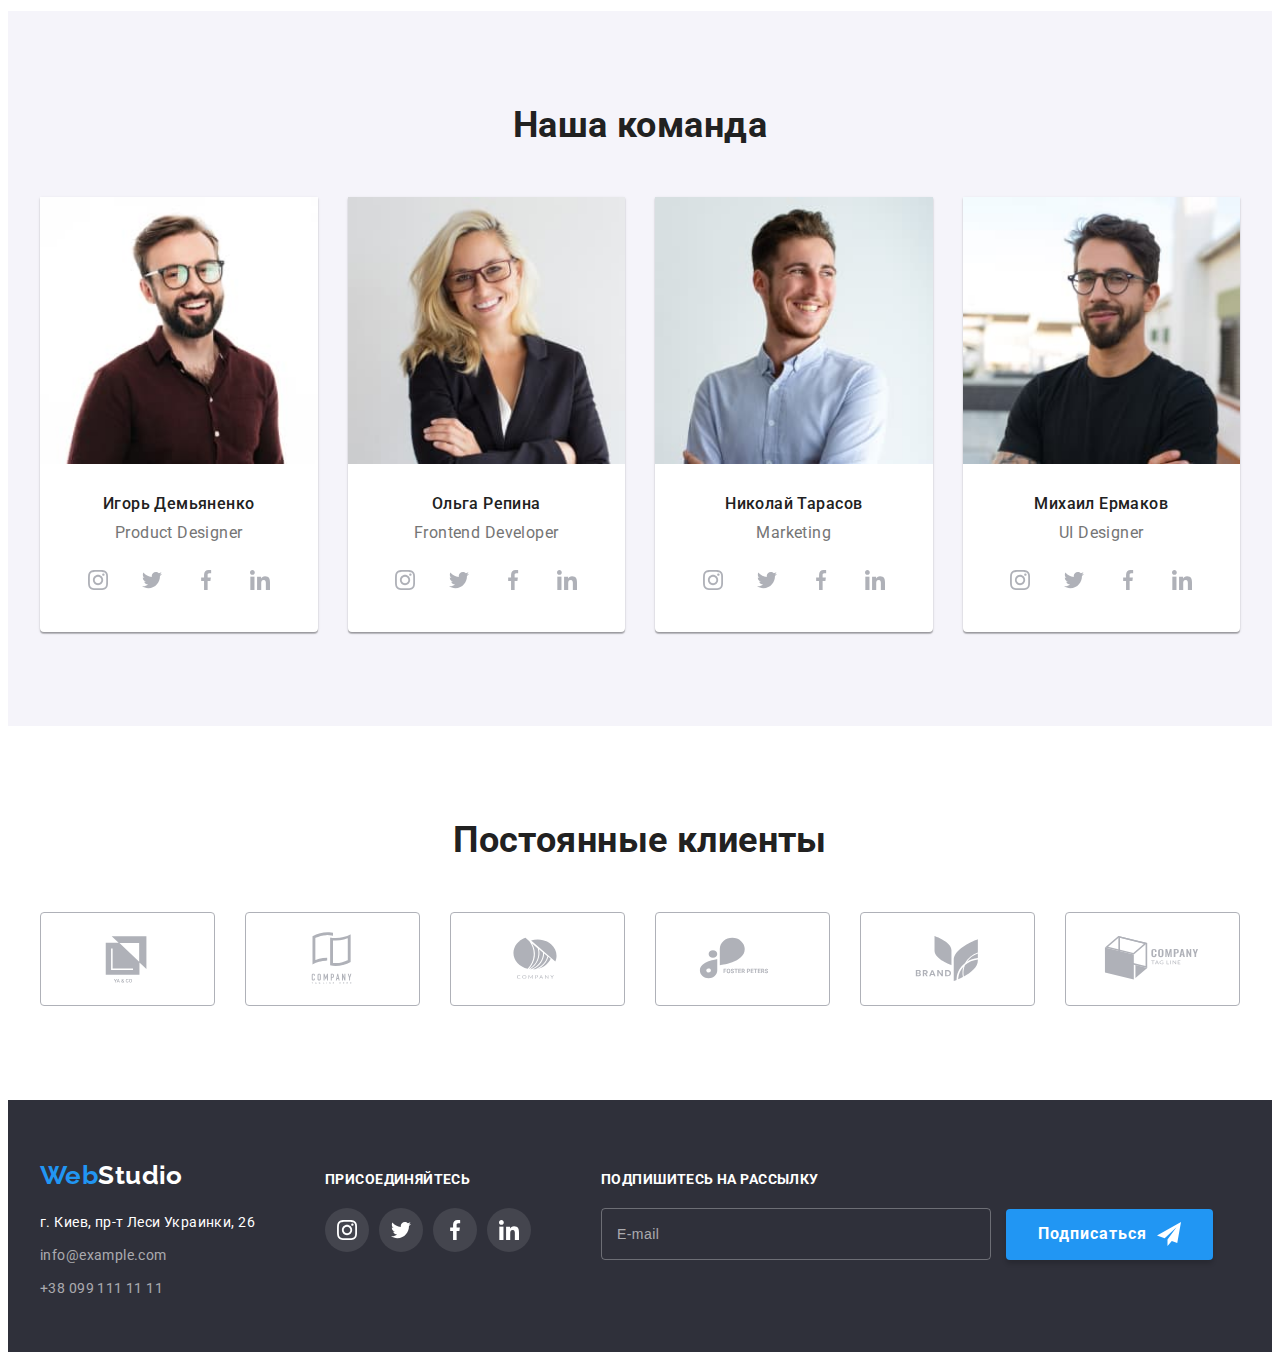
==== commit 85413ab1: "." ====
--- a/index.html
+++ b/index.html
@@ -487,7 +487,7 @@
     </main>
 
     <!-- footer -->
-    <!-- <footer class="footer">
+    <footer class="footer">
       <div class="container footer-container">
         <div class="footer-con-item">
           <a href="/" class="logo link">Web<span class="logo__footer">Studio</span></a>
@@ -564,7 +564,7 @@
           </form>
         </div>
       </div>
-    </footer> -->
+    </footer>
 
     <!-- backdrop -->
     <div class="backdrop is-hidden" data-modal>
--- a/css/main.min.css
+++ b/css/main.min.css
@@ -1,2 +1,2 @@
-:root{--primary-text-color: #757575;--title-text-color: #212121;--accent-color: #2196f3;--primary-white-color: #ffffff;--secondary-background-color: #f5f4fa;--secondary-accent: #2f303a;--color-button: #2196f3;--color-button-hover: #188ce8;--secondary-button-background: #f5f4fa;--black-color: #000000;--secondary-link-color: rgba(255, 255, 255, 0.6);--color-border: #ececec;--secondary-color-border: #eeeeee;--color-for-svg-elements: #afb1b8;--background--color--svg: rgba(255, 255, 255, 0.1);--transition: 250ms cubic-bezier(0.4, 0, 0.2, 1);--backdrop-color: rgba(0, 0, 0, 0.2);--border-form: rgba(33, 33, 33, 0.2);--card-item: 4;--card-gap: 30px}p,h1,h2,h3,h4,h5,h6{margin:0}ul,ol{margin:0;padding:0}button{cursor:pointer}img{max-width:100%;width:100%;display:block;height:auto}body{color:var(--primary-text-color);font-family:'Roboto', sans-serif;font-size:14px;line-height:1.71;letter-spacing:0.03em}.list{list-style:none}.link{text-decoration:none;color:inherit}.item{margin-bottom:var(--card-gap)}@media screen and (min-width: 768px){.item{margin-left:var(--card-gap);flex-basis:calc(100% / var(--card-item) - var(--card-gap))}}.card-set{margin-bottom:calc(var(--card-gap) * -1)}@media screen and (min-width: 768px){.card-set{display:flex;flex-wrap:wrap;margin-left:calc(var(--card-gap) * -1)}}.visually-hidden{position:absolute;clip:rect(0 0 0 0);width:1px;height:1px;margin:-1px}.container{width:100%;padding-left:15px;padding-right:15px;margin:0 auto}@media screen and (min-width: 480px){.container{max-width:480px}}@media screen and (min-width: 768px){.container{max-width:776px}}@media screen and (min-width: 1200px){.container{max-width:1200px}}.section{padding-top:60px;padding-bottom:60px}@media screen and (min-width: 1200px){.section{padding-top:94px;padding-bottom:94px}}.logo{font-size:26px;font-weight:700;line-height:1.2;display:inline-block;color:var(--accent-color);font-family:'Raleway', sans-serif}.logo__header{color:var(--black-color)}.logo__footer{color:var(--primary-white-color);display:inline-block}.section__title{font-size:28px;line-height:1.18;color:var(--title-text-color);margin-bottom:30px}@media screen and (min-width: 1200px){.section__title{font-size:36px;line-height:1.16;margin-bottom:50px}}.button__universal{font-size:16px;font-weight:700;line-height:1.9;letter-spacing:.06em;color:var(--primary-white-color);background-color:var(--color-button);border:none;box-shadow:0px 4px 4px rgba(0,0,0,0.15);border-radius:4px;font-family:inherit;min-width:200px;min-height:50px;padding:10px 32px;justify-content:center;transition:background-color var(--transition)}.button__universal:hover,.button__universal:focus{background-color:var(--color-button-hover)}.social{display:flex;justify-content:center}.social__link{width:44px;height:44px;display:flex;color:var(--color-for-svg-elements);justify-content:center;align-items:center;border-radius:50%;transition:color var(--transition),background-color var(--transition)}.social__link:hover,.social__link:focus{background-color:var(--accent-color);color:var(--primary-white-color)}.social__icon{justify-content:center;align-items:center;fill:currentColor}.social__item+.social__item{margin-left:10px}.backdrop{position:fixed;top:0;background:var(--backdrop-color);width:100vw;height:100vh;transition:opacity 500ms, visibility 500ms}.backdrop.is-hidden .modal{transform:translate(-50%, -50%) scale(0.5)}.modal{background-color:var(--primary-white-color);box-shadow:0px 1px 3px rgba(0,0,0,0.12),0px 1px 1px rgba(0,0,0,0.14),0px 2px 1px var(--backdrop-color);border-radius:4px;position:absolute;top:50%;left:50%;transform:translate(-50%, -50%) scale(1);transition:transform 500ms;min-height:609px;padding:40px}@media screen and (min-width: 480px){.modal{width:450px}}@media screen and (min-width: 1200px){.modal{width:528px;min-height:581px;position:absolute;top:50%;left:50%;transform:translate(-50%, -50%) scale(1)}}.modal__close{position:absolute;top:8px;right:8px;padding:0;display:flex;justify-content:center;align-items:center;width:30px;height:30px;color:var(--accent-color);background-color:var(--primary-white-color);border:1px solid rgba(0,0,0,0.1);border-radius:50%}.modal__close:hover .modal-close__icon,.modal__close:focus .modal-close__icon{fill:currentColor}.modal-close__icon{transition:var(--transition)}.is-hidden{opacity:0;pointer-events:none;visibility:hidden}.modal__title{font-size:20px;font-weight:700;line-height:1.5;color:var(--title-text-color);text-align:center;margin-bottom:12px}@media screen and (min-width: 1200px){.modal__title{font-size:20px;font-weight:700;line-height:1.15}}.form__field{position:relative;margin-bottom:10px}.form__input{width:100%;height:40px;border:1px solid var(--border-form);border-radius:4px;outline:none;padding:11px 12px 11px 42px;transition:border var(--transition)}.form__input:hover ~ .form__icon,.form__input:focus ~ .form__icon{fill:var(--accent-color)}.form__input:focus,.form__input:hover,.form__text:focus,.form__text:hover{border-color:var(--accent-color)}.form__label{line-height:1.16;letter-spacing:.01em;display:block;margin-bottom:4px}.form__text{font-size:12px;line-height:1.16;letter-spacing:.01em;display:block;padding:12px 16px;border:1px solid var(--border-form);border-radius:4px;width:100%;height:120px;resize:none;outline:none;transition:var(--transition)}.form__text::placeholder{color:rgba(117,117,117,0.5)}.form__comment{margin-bottom:20px}.form__icon{display:inline-block;top:50%;left:12px;position:absolute;fill:var(--title-text-color);transition:var(--transition)}.input__checkbox{position:absolute;clip:rect(0 0 0 0);width:1px;height:1px;margin:-1px}.input__checkbox:hover+.checkbox__icon,.input__checkbox:focus+.checkbox__icon{border:solid 2px var(--accent-color)}.checkbox{display:flex;align-items:center;justify-content:center}.checkbox__icon{display:inline-block;width:16px;height:15px;margin-right:8px;border:solid 2px var(--title-text-color);border-radius:2px;transition:var(--transition);cursor:pointer}.input__checkbox:checked+.checkbox__icon{border-color:var(--accent-color);background-color:var(--accent-color);background-image:url(../images/icon-check.svg);background-size:contain;background-origin:border-box}.conditions{margin-bottom:30px}@media screen and (min-width: 480px){.checkbox__text{font-size:12px;line-height:1.16;letter-spacing:.03em}}@media screen and (min-width: 1200px){.checkbox__text{font-size:14px;line-height:1.7;letter-spacing:.03em}}.conditions__link{color:var(--accent-color)}.form-btn{display:flex;margin-left:auto;margin-right:auto}.filter-list{display:flex;flex-wrap:wrap;margin-bottom:40px}@media screen and (min-width: 768px){.filter-list{justify-content:center;margin-bottom:30px}}@media screen and (min-width: 1200px){.filter-list{margin-bottom:50px}}.filter__item:not(:last-child){margin-right:8px}@media screen and (max-width: 776px){.filter__item:nth-child(-n+3){margin-bottom:15px}}.filter__btn{font-size:16px;font-weight:500;line-height:1.6;color:var(--title-text-color);background-color:var(--secondary-button-background);letter-spacing:inherit;font-family:inherit;cursor:pointer;padding:6px 22px;border-radius:4px;border:none;transition:color var(--transition),background-color var(--transition)}.filter__btn:hover,.filter__btn:focus,.filter__btn.current{color:var(--primary-white-color);background-color:var(--color-button);box-shadow:0px 3px 1px rgba(0,0,0,0.1),0px 1px 2px rgba(0,0,0,0.08),0px 2px 2px rgba(0,0,0,0.12)}.filter__btn.current{color:var(--primary-white-color)}.header{background-color:var(--primary-white-color)}.header__container{display:flex;align-items:center}.header__container .logo{margin-right:93px}.header__border{border-bottom:1px solid var(--color-border)}.current{position:relative}.current::after{content:'';width:100%;height:5px;border-radius:2px;background:var(--accent-color);position:absolute;left:0;bottom:0}.site-nav{display:none}@media screen and (min-width: 768px){.site-nav{display:flex}}.site-list{display:flex;align-items:center;color:var(--title-text-color)}.site-list .site-list__item:not(:last-child){margin-right:50px}@media screen and (min-width: 768px){.site-list__link{font-weight:500;line-height:1.14;letter-spacing:.02em;display:inline-flex;align-items:center;padding-top:32px;padding-bottom:32px;transition:color var(--transition)}.site-list__link:hover,.site-list__link:focus,.site-list__link.current{color:var(--accent-color)}}.contact-list{display:none}@media screen and (min-width: 768px){.contact-list{margin-left:auto;display:block}.contact-list .site-list__item:not(:last-child){margin-bottom:10px}}@media screen and (min-width: 1200px){.contact-list{display:flex}.contact-list .site-list__item:not(:last-child){margin-right:30px;margin-bottom:0}}.contact-list__link{font-weight:500;line-height:1.14;letter-spacing:.02em;display:flex;align-items:center;transition:color var(--transition)}.contact-list__link:hover,.contact-list__link:focus,.contact-list__link.current{color:var(--accent-color)}.contact-list__icon{fill:currentColor;margin-right:10px}.btn-menu{padding-top:10px;padding-bottom:10px;margin-left:auto}@media screen and (min-width: 768px){.btn-menu{display:none}}.menu-open-btn{display:flex;padding:0;border:none;background-color:transparent;color:var(--accent-color)}.menu-open-btn:hover .menu-open__icon,.menu-open-btn:focus .menu-open__icon{fill:currentColor}.menu-open__icon{transition:var(--transition)}.menu-open__icon{width:40px;height:40px}.mob-menu{position:fixed;background-color:var(--primary-white-color);padding-top:10px;padding-bottom:10px;top:0;left:0;width:100vw;height:100vh;z-index:1;transition:left 500ms, visibility 500ms}.mob-menu .container{height:100%;display:flex;flex-direction:column}.mob-menu.is-hidden-menu{left:100%}.is-hidden-menu{opacity:0.5;pointer-events:none;visibility:hidden}.mob-menu-top{margin-bottom:auto}.menu-close-btn{margin-left:auto;margin-bottom:8px;display:flex;border:none;padding:0;background-color:transparent;color:var(--accent-color)}.menu-close-btn:hover .menu-close__icon,.menu-close-btn:focus .menu-close__icon{fill:currentColor}.menu-close__icon{transition:var(--transition)}.menu-close__icon{width:40px;height:40px}.mob-menu__list{display:inline-block}.mob-menu__link{font-size:40px;font-weight:500;line-height:1.7;letter-spacing:.02em;color:var(--title-text-color);transition:var(--transition)}.mob-menu__link:hover,.mob-menu__link:focus{color:var(--accent-color)}.mob-menu__item,.mob-contact__item{padding-left:40px}.mob-menu__item:not(:last-child),.mob-contact__item:not(:last-child){margin-bottom:32px}.mob-contact-bottom{margin-top:auto}.mob-tel__link{font-size:34px;font-weight:500;line-height:1.17;letter-spacing:.02em;color:var(--accent-color);transition:var(--transition)}.mob-tel__link:hover,.mob-tel__link:focus{color:var(--title-text-color)}.mob-mail__link{font-size:24px;font-weight:500;line-height:1.16;letter-spacing:.02em;display:block;margin-bottom:64px;transition:var(--transition)}.mob-mail__link:hover,.mob-mail__link:focus{color:var(--accent-color)}.mob-social__list{display:inline-flex;padding:0 40px 48px 40px}.mob-social__item:not(:last-child){margin-right:10px}.mob-social__link{color:var(--accent-color);transition:var(--transition)}.mob-social__link:hover,.mob-social__link:focus{color:var(--title-text-color)}.sitting{color:var(--accent-color)}.line::after{content:'';border:1px solid rgba(33,33,33,0.2);transform:rotate(90deg);margin-left:10px}.hero{text-align:center;max-width:1600px;margin:0 auto;padding-top:118px;padding-bottom:118px;background-color:var(--secondary-accent);background-size:cover;background-repeat:no-repeat;background-position:center;background-image:linear-gradient(rgba(47,48,58,0.4), rgba(47,48,58,0.4)),url(../images/hero-bg-tel-1x.jpg)}@media (min-device-pixel-ratio: 2), (min-resolution: 192dpi), (min-resolution: 2dppx){.hero{background-image:linear-gradient(rgba(47,48,58,0.4), rgba(47,48,58,0.4)),url(../images/hero-bg-tel-2x.jpg)}}@media screen and (min-width: 768px){.hero{background-image:linear-gradient(rgba(47,48,58,0.4), rgba(47,48,58,0.4)),url(../images/hero-bg-tab-1x.jpg)}}@media screen and (min-width: 768px) and (min-device-pixel-ratio: 2), screen and (min-width: 768px) and (min-resolution: 192dpi), screen and (min-width: 768px) and (min-resolution: 2dppx){.hero{background-image:linear-gradient(rgba(47,48,58,0.4), rgba(47,48,58,0.4)),url(../images/hero-bg-tab-2x.jpg)}}@media screen and (min-width: 1200px){.hero{background-image:linear-gradient(rgba(47,48,58,0.4), rgba(47,48,58,0.4)),url(../images/hero-bg-desk-1x.jpg);padding-top:200px;padding-bottom:200px}}@media screen and (min-width: 1200px) and (min-device-pixel-ratio: 2), screen and (min-width: 1200px) and (min-resolution: 192dpi), screen and (min-width: 1200px) and (min-resolution: 2dppx){.hero{background-image:linear-gradient(rgba(47,48,58,0.4), rgba(47,48,58,0.4)),url(../images/hero-bg-desk-2x.jpg)}}.hero__title{font-size:26px;font-weight:900;line-height:1.6;letter-spacing:.06em;color:var(--primary-white-color);margin-bottom:30px;margin-left:auto;margin-right:auto;max-width:360px}@media screen and (min-width: 1200px){.hero__title{font-size:44px;font-weight:900;line-height:1.36;letter-spacing:.06em;max-width:696px}}.feature__icon{justify-content:center;align-items:center;display:flex;background-color:var(--secondary-background-color);border-radius:4px;height:120px;margin-bottom:30px}.feature .feature__title{font-size:14px;font-weight:700;line-height:1.14;letter-spacing:.03em;color:var(--title-text-color);margin-bottom:10px}.feature__item{--card-item: 1}@media screen and (min-width: 768px){.feature__item{--card-item: 2}}@media screen and (min-width: 1200px){.feature__item{--card-item: 4}}@media screen and (max-width: 1200px){.work{display:none}}@media screen and (min-width: 768px){.work{text-align:center;padding-top:0;--card-item: 3}}@media screen and (min-width: 1200px){.work__text{font-size:14px;font-weight:700;line-height:1.14;letter-spacing:.03em;position:absolute;bottom:0;background:rgba(47,48,58,0.8);padding:27px;width:100%;color:var(--primary-white-color);text-transform:uppercase}}@media screen and (min-width: 1200px){.work__wrap{position:relative}}.team{background-color:var(--secondary-background-color);text-align:center}.team__item .team__title,.team__item .team__profession{font-size:16px;line-height:1.19}.team__item .team__title{color:var(--title-text-color);font-weight:500;margin-bottom:10px}.team__item{background:var(--primary-white-color);box-shadow:0px 1px 3px rgba(0,0,0,0.12),0px 1px 1px rgba(0,0,0,0.14),0px 2px 1px rgba(0,0,0,0.2);border-radius:0px 0px 4px 4px;padding-bottom:30px;--card-item: 1}@media screen and (min-width: 768px){.team__item{--card-item: 2}}@media screen and (min-width: 1200px){.team__item{--card-item: 4}}.team__img{margin-bottom:30px}.team__profession{margin-bottom:16px}.client .card-set{display:flex;flex-basis:calc(100% / var(--card-item) - var(--card-gap))}.client{text-align:center}.client__link{display:flex;justify-content:center;align-items:center;color:var(--color-for-svg-elements);height:92px;border-radius:4px;border:1px solid currentColor;transition:var(--transition)}.client__link:hover,.client__link:focus{color:var(--accent-color)}.client__item{--card-item: 2}@media screen and (min-width: 768px){.client__item{--card-item: 3}}@media screen and (min-width: 1200px){.client__item{--card-item: 6}}.client__icon{fill:currentColor}.footer{background-color:var(--secondary-accent);padding-bottom:60px;padding-top:60px}.footer .social__link:hover,.footer .social__link:focus{background-color:var(--accent-color)}.footer .logo{margin-bottom:20px}.address{font-style:normal}.address-list__link{display:inline-block;color:var(--secondary-link-color);transition:color var(--transition)}.address-list{margin-bottom:-9px}.address-list .address-list__link:hover,.address-list .address-list__link:focus{color:var(--accent-color)}.address-list__item:not(:last-child){margin-bottom:9px}.address-list__link[target='_blank']{color:var(--primary-white-color)}.container.footer-container{display:flex;align-items:baseline}.footer-con-item:not(:last-child){margin-right:70px}.footer-con-item:not(:last-child):last-child{margin-left:auto}.footer .social__link{background:var(--background--color--svg);color:var(--primary-white-color)}.section-subject{font-size:14px;font-weight:700;line-height:1.14;letter-spacing:.03em;color:var(--primary-white-color);margin-bottom:20px;text-transform:uppercase}.footer-form__input{font-size:14px;font-weight:16;line-height:1.14;letter-spacing:.03em;height:50px;min-width:358px;padding:0 15px;margin-right:12px;outline:none;color:var(--primary-white-color);background-color:inherit;border:1px solid rgba(255,255,255,0.3);border-radius:4px;transition:var(--transition)}.footer-form__input::placeholder{color:var(--secondary-link-color)}.footer-form__input:focus,.footer-form__input:hover{border-color:var(--accent-color);filter:drop-shadow(0px 4px 4px rgba(0,0,0,0.15))}.btn-send{display:inline-flex;align-items:center}.footer-form__icon{margin-left:10px}.project__item{--card-item: 1}@media screen and (min-width: 768px){.project__item{--card-item: 2}}@media screen and (min-width: 1200px){.project__item{--card-item: 3}}.project__link{display:flex;flex-direction:column}.project__link:hover,.project__link:focus{box-shadow:0px 1px 1px rgba(0,0,0,0.12),0px 4px 4px rgba(0,0,0,0.06),1px 4px 6px rgba(0,0,0,0.16)}.project__link:hover .project__img-text,.project__link:focus .project__img-text{transform:translateY(0)}.project__title{font-size:18px;line-height:2;letter-spacing:.06em;color:var(--title-text-color);margin-bottom:4px}.project__item-wrap{position:relative;overflow:hidden}.project__img-text{font-size:18px;line-height:1.55;position:absolute;top:0;right:0;color:var(--primary-white-color);background:rgba(33,150,243,0.9);height:100%;padding:63px 24px;transition-property:transform;transition-duration:250ms;transform:translateY(100%);transition-timing-function:cubic-bezier(0.4, 0, 0.2, 1)}.project__text{font-size:16px;line-height:1.9}.project-border{background:var(--border-color);border:1px solid var(--secondary-color-border);border-top-style:none;padding:20px 24px}
+:root{--primary-text-color: #757575;--title-text-color: #212121;--accent-color: #2196f3;--primary-white-color: #ffffff;--secondary-background-color: #f5f4fa;--secondary-accent: #2f303a;--color-button: #2196f3;--color-button-hover: #188ce8;--secondary-button-background: #f5f4fa;--black-color: #000000;--secondary-link-color: rgba(255, 255, 255, 0.6);--color-border: #ececec;--secondary-color-border: #eeeeee;--color-for-svg-elements: #afb1b8;--background--color--svg: rgba(255, 255, 255, 0.1);--transition: 250ms cubic-bezier(0.4, 0, 0.2, 1);--backdrop-color: rgba(0, 0, 0, 0.2);--border-form: rgba(33, 33, 33, 0.2);--card-item: 4;--card-gap: 30px}p,h1,h2,h3,h4,h5,h6{margin:0}ul,ol{margin:0;padding:0}button{cursor:pointer}img{max-width:100%;width:100%;display:block;height:auto}body{color:var(--primary-text-color);font-family:'Roboto', sans-serif;font-size:14px;line-height:1.71;letter-spacing:0.03em}.list{list-style:none}.link{text-decoration:none;color:inherit}.item{margin-bottom:var(--card-gap)}@media screen and (min-width: 768px){.item{margin-left:var(--card-gap);flex-basis:calc(100% / var(--card-item) - var(--card-gap))}}.card-set{margin-bottom:calc(var(--card-gap) * -1)}@media screen and (min-width: 768px){.card-set{display:flex;flex-wrap:wrap;margin-left:calc(var(--card-gap) * -1)}}.visually-hidden{position:absolute;clip:rect(0 0 0 0);width:1px;height:1px;margin:-1px}.container{width:100%;padding-left:15px;padding-right:15px;margin:0 auto}@media screen and (min-width: 480px){.container{max-width:480px}}@media screen and (min-width: 768px){.container{max-width:776px}}@media screen and (min-width: 1200px){.container{max-width:1200px}}.section{padding-top:60px;padding-bottom:60px}@media screen and (min-width: 1200px){.section{padding-top:94px;padding-bottom:94px}}.logo{font-size:26px;font-weight:700;line-height:1.2;display:inline-block;color:var(--accent-color);font-family:'Raleway', sans-serif}.logo__header{color:var(--black-color)}.logo__footer{color:var(--primary-white-color);display:inline-block}.section__title{font-size:28px;line-height:1.18;color:var(--title-text-color);margin-bottom:30px}@media screen and (min-width: 1200px){.section__title{font-size:36px;line-height:1.16;margin-bottom:50px}}.button__universal{font-size:16px;font-weight:700;line-height:1.9;letter-spacing:.06em;color:var(--primary-white-color);background-color:var(--color-button);border:none;box-shadow:0px 4px 4px rgba(0,0,0,0.15);border-radius:4px;font-family:inherit;min-width:200px;min-height:50px;padding:10px 32px;justify-content:center;transition:background-color var(--transition)}.button__universal:hover,.button__universal:focus{background-color:var(--color-button-hover)}.social{display:flex;justify-content:center}.social__link{width:44px;height:44px;display:flex;color:var(--color-for-svg-elements);justify-content:center;align-items:center;border-radius:50%;transition:color var(--transition),background-color var(--transition)}.social__link:hover,.social__link:focus{background-color:var(--accent-color);color:var(--primary-white-color)}.social__icon{justify-content:center;align-items:center;fill:currentColor}.social__item+.social__item{margin-left:10px}.backdrop{position:fixed;top:0;background:var(--backdrop-color);width:100vw;height:100vh;transition:opacity 500ms, visibility 500ms}.backdrop.is-hidden .modal{transform:translate(-50%, -50%) scale(0.5)}.modal{background-color:var(--primary-white-color);box-shadow:0px 1px 3px rgba(0,0,0,0.12),0px 1px 1px rgba(0,0,0,0.14),0px 2px 1px var(--backdrop-color);border-radius:4px;position:absolute;top:50%;left:50%;transform:translate(-50%, -50%) scale(1);transition:transform 500ms;min-height:609px;padding:40px}@media screen and (min-width: 480px){.modal{width:450px}}@media screen and (min-width: 1200px){.modal{width:528px;min-height:581px;position:absolute;top:50%;left:50%;transform:translate(-50%, -50%) scale(1)}}.modal__close{position:absolute;top:8px;right:8px;padding:0;display:flex;justify-content:center;align-items:center;width:30px;height:30px;color:var(--accent-color);background-color:var(--primary-white-color);border:1px solid rgba(0,0,0,0.1);border-radius:50%}.modal__close:hover .modal-close__icon,.modal__close:focus .modal-close__icon{fill:currentColor}.modal-close__icon{transition:var(--transition)}.is-hidden{opacity:0;pointer-events:none;visibility:hidden}.modal__title{font-size:20px;font-weight:700;line-height:1.5;color:var(--title-text-color);text-align:center;margin-bottom:12px}@media screen and (min-width: 1200px){.modal__title{font-size:20px;font-weight:700;line-height:1.15}}.form__field{position:relative;margin-bottom:10px}.form__input{width:100%;height:40px;border:1px solid var(--border-form);border-radius:4px;outline:none;padding:11px 12px 11px 42px;transition:border var(--transition)}.form__input:hover ~ .form__icon,.form__input:focus ~ .form__icon{fill:var(--accent-color)}.form__input:focus,.form__input:hover,.form__text:focus,.form__text:hover{border-color:var(--accent-color)}.form__label{line-height:1.16;letter-spacing:.01em;display:block;margin-bottom:4px}.form__text{font-size:12px;line-height:1.16;letter-spacing:.01em;display:block;padding:12px 16px;border:1px solid var(--border-form);border-radius:4px;width:100%;height:120px;resize:none;outline:none;transition:var(--transition)}.form__text::placeholder{color:rgba(117,117,117,0.5)}.form__comment{margin-bottom:20px}.form__icon{display:inline-block;top:50%;left:12px;position:absolute;fill:var(--title-text-color);transition:var(--transition)}.input__checkbox{position:absolute;clip:rect(0 0 0 0);width:1px;height:1px;margin:-1px}.input__checkbox:hover+.checkbox__icon,.input__checkbox:focus+.checkbox__icon{border:solid 2px var(--accent-color)}.checkbox{display:flex;align-items:center;justify-content:center}.checkbox__icon{display:inline-block;width:16px;height:15px;margin-right:8px;border:solid 2px var(--title-text-color);border-radius:2px;transition:var(--transition);cursor:pointer}.input__checkbox:checked+.checkbox__icon{border-color:var(--accent-color);background-color:var(--accent-color);background-image:url(../images/icon-check.svg);background-size:contain;background-origin:border-box}.conditions{margin-bottom:30px}@media screen and (min-width: 480px){.checkbox__text{font-size:12px;line-height:1.16;letter-spacing:.03em}}@media screen and (min-width: 1200px){.checkbox__text{font-size:14px;line-height:1.7;letter-spacing:.03em}}.conditions__link{color:var(--accent-color)}.form-btn{display:flex;margin-left:auto;margin-right:auto}.filter-list{display:flex;flex-wrap:wrap;margin-bottom:40px}@media screen and (min-width: 768px){.filter-list{justify-content:center;margin-bottom:30px}}@media screen and (min-width: 1200px){.filter-list{margin-bottom:50px}}.filter__item:not(:last-child){margin-right:8px}@media screen and (max-width: 776px){.filter__item:nth-child(-n+3){margin-bottom:15px}}.filter__btn{font-size:16px;font-weight:500;line-height:1.6;color:var(--title-text-color);background-color:var(--secondary-button-background);letter-spacing:inherit;font-family:inherit;cursor:pointer;padding:6px 22px;border-radius:4px;border:none;transition:color var(--transition),background-color var(--transition)}.filter__btn:hover,.filter__btn:focus,.filter__btn.current{color:var(--primary-white-color);background-color:var(--color-button);box-shadow:0px 3px 1px rgba(0,0,0,0.1),0px 1px 2px rgba(0,0,0,0.08),0px 2px 2px rgba(0,0,0,0.12)}.filter__btn.current{color:var(--primary-white-color)}.header{background-color:var(--primary-white-color)}.header__container{display:flex;align-items:center}.header__container .logo{margin-right:93px}.header__border{border-bottom:1px solid var(--color-border)}.current{position:relative}.current::after{content:'';width:100%;height:5px;border-radius:2px;background:var(--accent-color);position:absolute;left:0;bottom:0}.site-nav{display:none}@media screen and (min-width: 768px){.site-nav{display:flex}}.site-list{display:flex;align-items:center;color:var(--title-text-color)}.site-list .site-list__item:not(:last-child){margin-right:50px}@media screen and (min-width: 768px){.site-list__link{font-weight:500;line-height:1.14;letter-spacing:.02em;display:inline-flex;align-items:center;padding-top:32px;padding-bottom:32px;transition:color var(--transition)}.site-list__link:hover,.site-list__link:focus,.site-list__link.current{color:var(--accent-color)}}.contact-list{display:none}@media screen and (min-width: 768px){.contact-list{margin-left:auto;display:block}.contact-list .site-list__item:not(:last-child){margin-bottom:10px}}@media screen and (min-width: 1200px){.contact-list{display:flex}.contact-list .site-list__item:not(:last-child){margin-right:30px;margin-bottom:0}}.contact-list__link{font-weight:500;line-height:1.14;letter-spacing:.02em;display:flex;align-items:center;transition:color var(--transition)}.contact-list__link:hover,.contact-list__link:focus,.contact-list__link.current{color:var(--accent-color)}.contact-list__icon{fill:currentColor;margin-right:10px}.btn-menu{padding-top:10px;padding-bottom:10px;margin-left:auto}@media screen and (min-width: 768px){.btn-menu{display:none}}.menu-open-btn{display:flex;padding:0;border:none;background-color:transparent;color:var(--accent-color)}.menu-open-btn:hover .menu-open__icon,.menu-open-btn:focus .menu-open__icon{fill:currentColor}.menu-open__icon{transition:var(--transition)}.menu-open__icon{width:40px;height:40px}.mob-menu{position:fixed;background-color:var(--primary-white-color);padding-top:10px;padding-bottom:10px;top:0;left:0;width:100vw;height:100vh;z-index:1;transition:left 500ms, visibility 500ms}.mob-menu .container{height:100%;display:flex;flex-direction:column}.mob-menu.is-hidden-menu{left:100%}.is-hidden-menu{opacity:0.5;pointer-events:none;visibility:hidden}.mob-menu-top{margin-bottom:auto}.menu-close-btn{margin-left:auto;margin-bottom:8px;display:flex;border:none;padding:0;background-color:transparent;color:var(--accent-color)}.menu-close-btn:hover .menu-close__icon,.menu-close-btn:focus .menu-close__icon{fill:currentColor}.menu-close__icon{transition:var(--transition)}.menu-close__icon{width:40px;height:40px}.mob-menu__list{display:inline-block}.mob-menu__link{font-size:40px;font-weight:500;line-height:1.7;letter-spacing:.02em;color:var(--title-text-color);transition:var(--transition)}.mob-menu__link:hover,.mob-menu__link:focus{color:var(--accent-color)}.mob-menu__item,.mob-contact__item{padding-left:40px}.mob-menu__item:not(:last-child),.mob-contact__item:not(:last-child){margin-bottom:32px}.mob-contact-bottom{margin-top:auto}.mob-tel__link{font-size:34px;font-weight:500;line-height:1.17;letter-spacing:.02em;color:var(--accent-color);transition:var(--transition)}.mob-tel__link:hover,.mob-tel__link:focus{color:var(--title-text-color)}.mob-mail__link{font-size:24px;font-weight:500;line-height:1.16;letter-spacing:.02em;display:block;margin-bottom:64px;transition:var(--transition)}.mob-mail__link:hover,.mob-mail__link:focus{color:var(--accent-color)}.mob-social__list{display:inline-flex;padding:0 40px 48px 40px}.mob-social__item:not(:last-child){margin-right:10px}.mob-social__link{color:var(--accent-color);transition:var(--transition)}.mob-social__link:hover,.mob-social__link:focus{color:var(--title-text-color)}.sitting{color:var(--accent-color)}.line::after{content:'';border:1px solid rgba(33,33,33,0.2);transform:rotate(90deg);margin-left:10px}.hero{text-align:center;max-width:1600px;margin:0 auto;padding-top:118px;padding-bottom:118px;background-color:var(--secondary-accent);background-size:cover;background-repeat:no-repeat;background-position:center;background-image:linear-gradient(rgba(47,48,58,0.4), rgba(47,48,58,0.4)),url(../images/hero-bg-tel-1x.jpg)}@media (min-device-pixel-ratio: 2), (min-resolution: 192dpi), (min-resolution: 2dppx){.hero{background-image:linear-gradient(rgba(47,48,58,0.4), rgba(47,48,58,0.4)),url(../images/hero-bg-tel-2x.jpg)}}@media screen and (min-width: 768px){.hero{background-image:linear-gradient(rgba(47,48,58,0.4), rgba(47,48,58,0.4)),url(../images/hero-bg-tab-1x.jpg)}}@media screen and (min-width: 768px) and (min-device-pixel-ratio: 2), screen and (min-width: 768px) and (min-resolution: 192dpi), screen and (min-width: 768px) and (min-resolution: 2dppx){.hero{background-image:linear-gradient(rgba(47,48,58,0.4), rgba(47,48,58,0.4)),url(../images/hero-bg-tab-2x.jpg)}}@media screen and (min-width: 1200px){.hero{background-image:linear-gradient(rgba(47,48,58,0.4), rgba(47,48,58,0.4)),url(../images/hero-bg-desk-1x.jpg);padding-top:200px;padding-bottom:200px}}@media screen and (min-width: 1200px) and (min-device-pixel-ratio: 2), screen and (min-width: 1200px) and (min-resolution: 192dpi), screen and (min-width: 1200px) and (min-resolution: 2dppx){.hero{background-image:linear-gradient(rgba(47,48,58,0.4), rgba(47,48,58,0.4)),url(../images/hero-bg-desk-2x.jpg)}}.hero__title{font-size:26px;font-weight:900;line-height:1.6;letter-spacing:.06em;color:var(--primary-white-color);margin-bottom:30px;margin-left:auto;margin-right:auto;max-width:360px}@media screen and (min-width: 1200px){.hero__title{font-size:44px;font-weight:900;line-height:1.36;letter-spacing:.06em;max-width:696px}}.feature__icon{justify-content:center;align-items:center;display:flex;background-color:var(--secondary-background-color);border-radius:4px;height:120px;margin-bottom:30px}.feature .feature__title{font-size:14px;font-weight:700;line-height:1.14;letter-spacing:.03em;color:var(--title-text-color);margin-bottom:10px}.feature__item{--card-item: 1}@media screen and (min-width: 768px){.feature__item{--card-item: 2}}@media screen and (min-width: 1200px){.feature__item{--card-item: 4}}@media screen and (max-width: 1200px){.work{display:none}}@media screen and (min-width: 768px){.work{text-align:center;padding-top:0;--card-item: 3}}@media screen and (min-width: 1200px){.work__text{font-size:14px;font-weight:700;line-height:1.14;letter-spacing:.03em;position:absolute;bottom:0;background:rgba(47,48,58,0.8);padding:27px;width:100%;color:var(--primary-white-color);text-transform:uppercase}}@media screen and (min-width: 1200px){.work__wrap{position:relative}}.team{background-color:var(--secondary-background-color);text-align:center}.team__item .team__title,.team__item .team__profession{font-size:16px;line-height:1.19}.team__item .team__title{color:var(--title-text-color);font-weight:500;margin-bottom:10px}.team__item{background:var(--primary-white-color);box-shadow:0px 1px 3px rgba(0,0,0,0.12),0px 1px 1px rgba(0,0,0,0.14),0px 2px 1px rgba(0,0,0,0.2);border-radius:0px 0px 4px 4px;padding-bottom:30px;--card-item: 1}@media screen and (min-width: 768px){.team__item{--card-item: 2}}@media screen and (min-width: 1200px){.team__item{--card-item: 4}}.team__img{margin-bottom:30px}.team__profession{margin-bottom:16px}@media screen and (max-width: 768px){.client .card-set{display:flex;flex-wrap:wrap;justify-content:space-between}}.client{text-align:center}.client__link{display:flex;justify-content:center;align-items:center;color:var(--color-for-svg-elements);height:92px;border-radius:4px;border:1px solid currentColor;transition:var(--transition)}@media screen and (max-width: 768px){.client__link{width:210px}}.client__link:hover,.client__link:focus{color:var(--accent-color)}.client__item{--card-item: 2}@media screen and (min-width: 768px){.client__item{--card-item: 3}}@media screen and (min-width: 1200px){.client__item{--card-item: 6}}.client__icon{fill:currentColor}.footer{background-color:var(--secondary-accent);padding-bottom:60px;padding-top:60px}.footer .social__link:hover,.footer .social__link:focus{background-color:var(--accent-color)}.footer .logo{margin-bottom:20px}.address{font-style:normal}.address-list__link{display:inline-block;color:var(--secondary-link-color);transition:color var(--transition)}.address-list{margin-bottom:-9px}.address-list .address-list__link:hover,.address-list .address-list__link:focus{color:var(--accent-color)}.address-list__item:not(:last-child){margin-bottom:9px}.address-list__link[target='_blank']{color:var(--primary-white-color)}.container.footer-container{display:flex;align-items:baseline}.footer-con-item:not(:last-child){margin-right:70px}.footer-con-item:not(:last-child):last-child{margin-left:auto}.footer .social__link{background:var(--background--color--svg);color:var(--primary-white-color)}.section-subject{font-size:14px;font-weight:700;line-height:1.14;letter-spacing:.03em;color:var(--primary-white-color);margin-bottom:20px;text-transform:uppercase}.footer-form__input{font-size:14px;font-weight:16;line-height:1.14;letter-spacing:.03em;height:50px;min-width:358px;padding:0 15px;margin-right:12px;outline:none;color:var(--primary-white-color);background-color:inherit;border:1px solid rgba(255,255,255,0.3);border-radius:4px;transition:var(--transition)}.footer-form__input::placeholder{color:var(--secondary-link-color)}.footer-form__input:focus,.footer-form__input:hover{border-color:var(--accent-color);filter:drop-shadow(0px 4px 4px rgba(0,0,0,0.15))}.btn-send{display:inline-flex;align-items:center}.footer-form__icon{margin-left:10px}.project__item{--card-item: 1}@media screen and (min-width: 768px){.project__item{--card-item: 2}}@media screen and (min-width: 1200px){.project__item{--card-item: 3}}.project__link{display:flex;flex-direction:column}.project__link:hover,.project__link:focus{box-shadow:0px 1px 1px rgba(0,0,0,0.12),0px 4px 4px rgba(0,0,0,0.06),1px 4px 6px rgba(0,0,0,0.16)}.project__link:hover .project__img-text,.project__link:focus .project__img-text{transform:translateY(0)}.project__title{font-size:18px;line-height:2;letter-spacing:.06em;color:var(--title-text-color);margin-bottom:4px}.project__item-wrap{position:relative;overflow:hidden}.project__img-text{font-size:18px;line-height:1.55;position:absolute;top:0;right:0;color:var(--primary-white-color);background:rgba(33,150,243,0.9);height:100%;padding:63px 24px;transition-property:transform;transition-duration:250ms;transform:translateY(100%);transition-timing-function:cubic-bezier(0.4, 0, 0.2, 1)}.project__text{font-size:16px;line-height:1.9}.project-border{background:var(--border-color);border:1px solid var(--secondary-color-border);border-top-style:none;padding:20px 24px}
 /*# sourceMappingURL=main.min.css.map */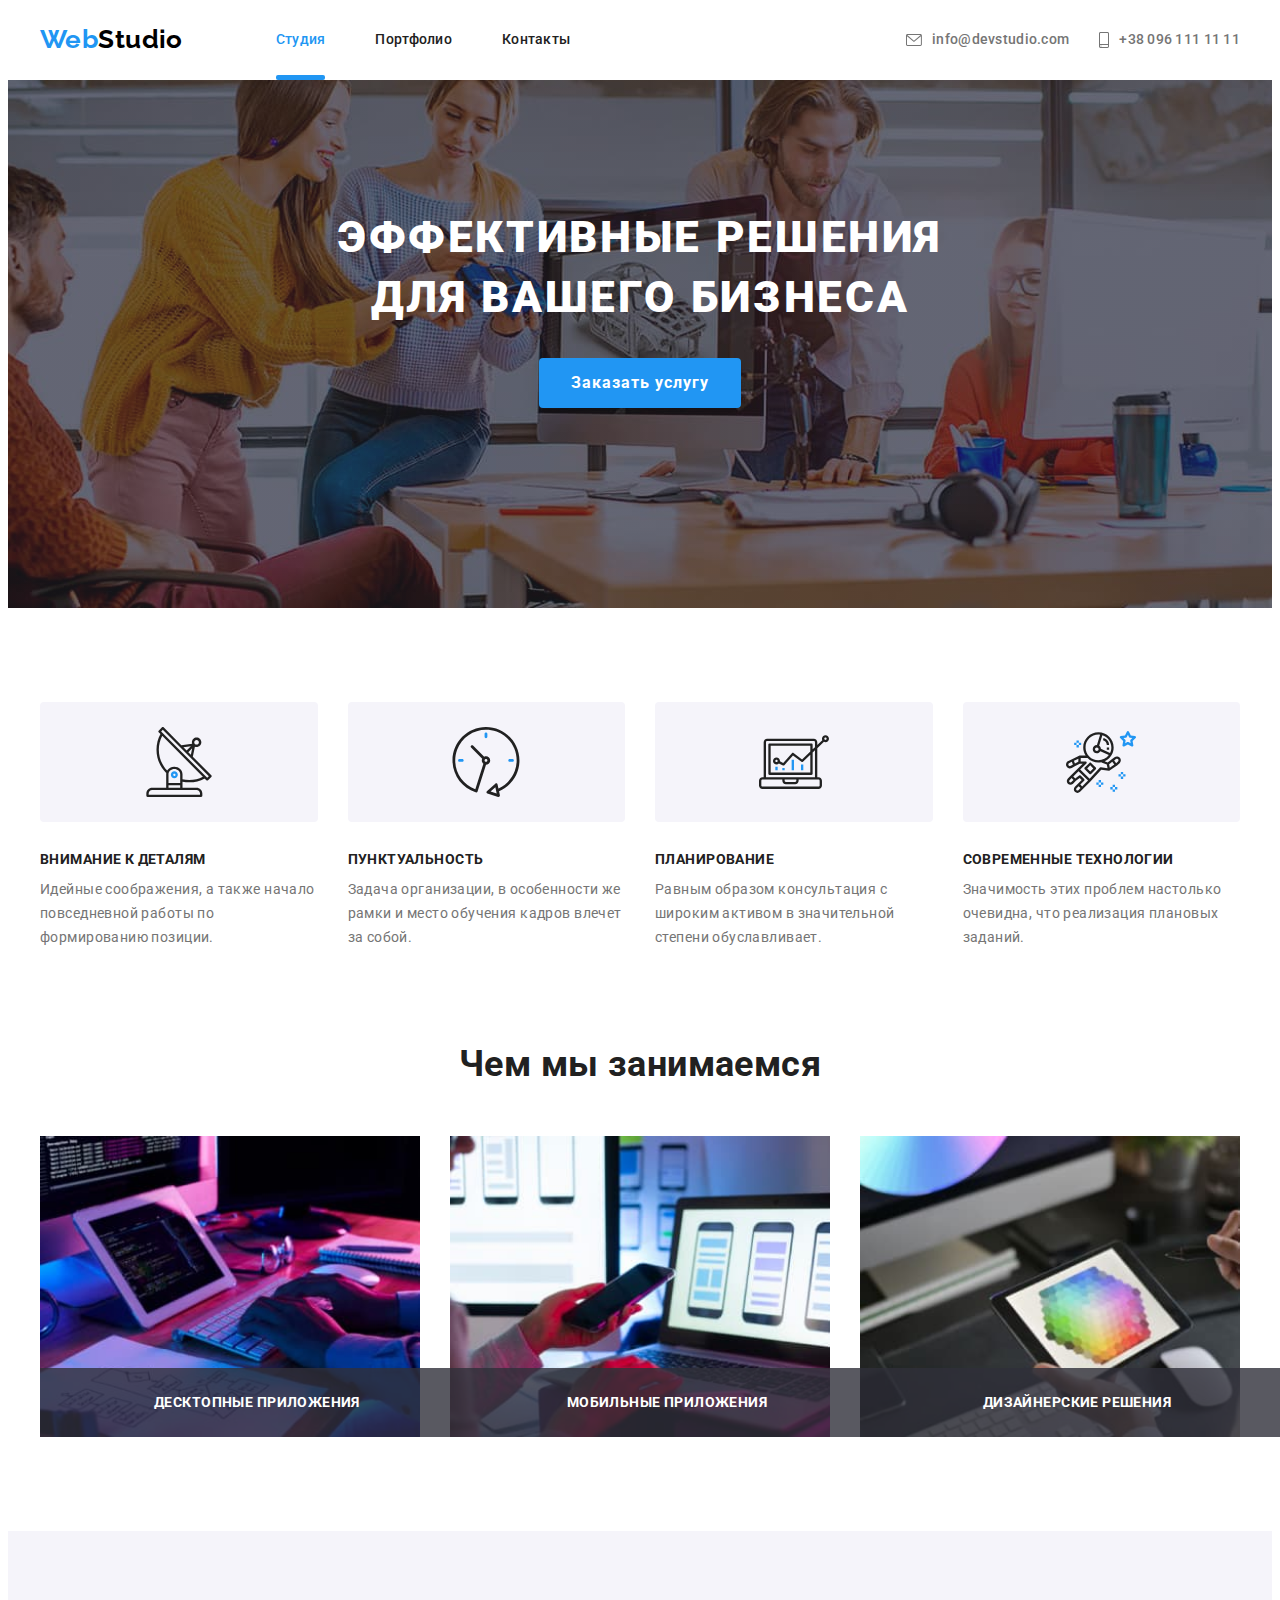
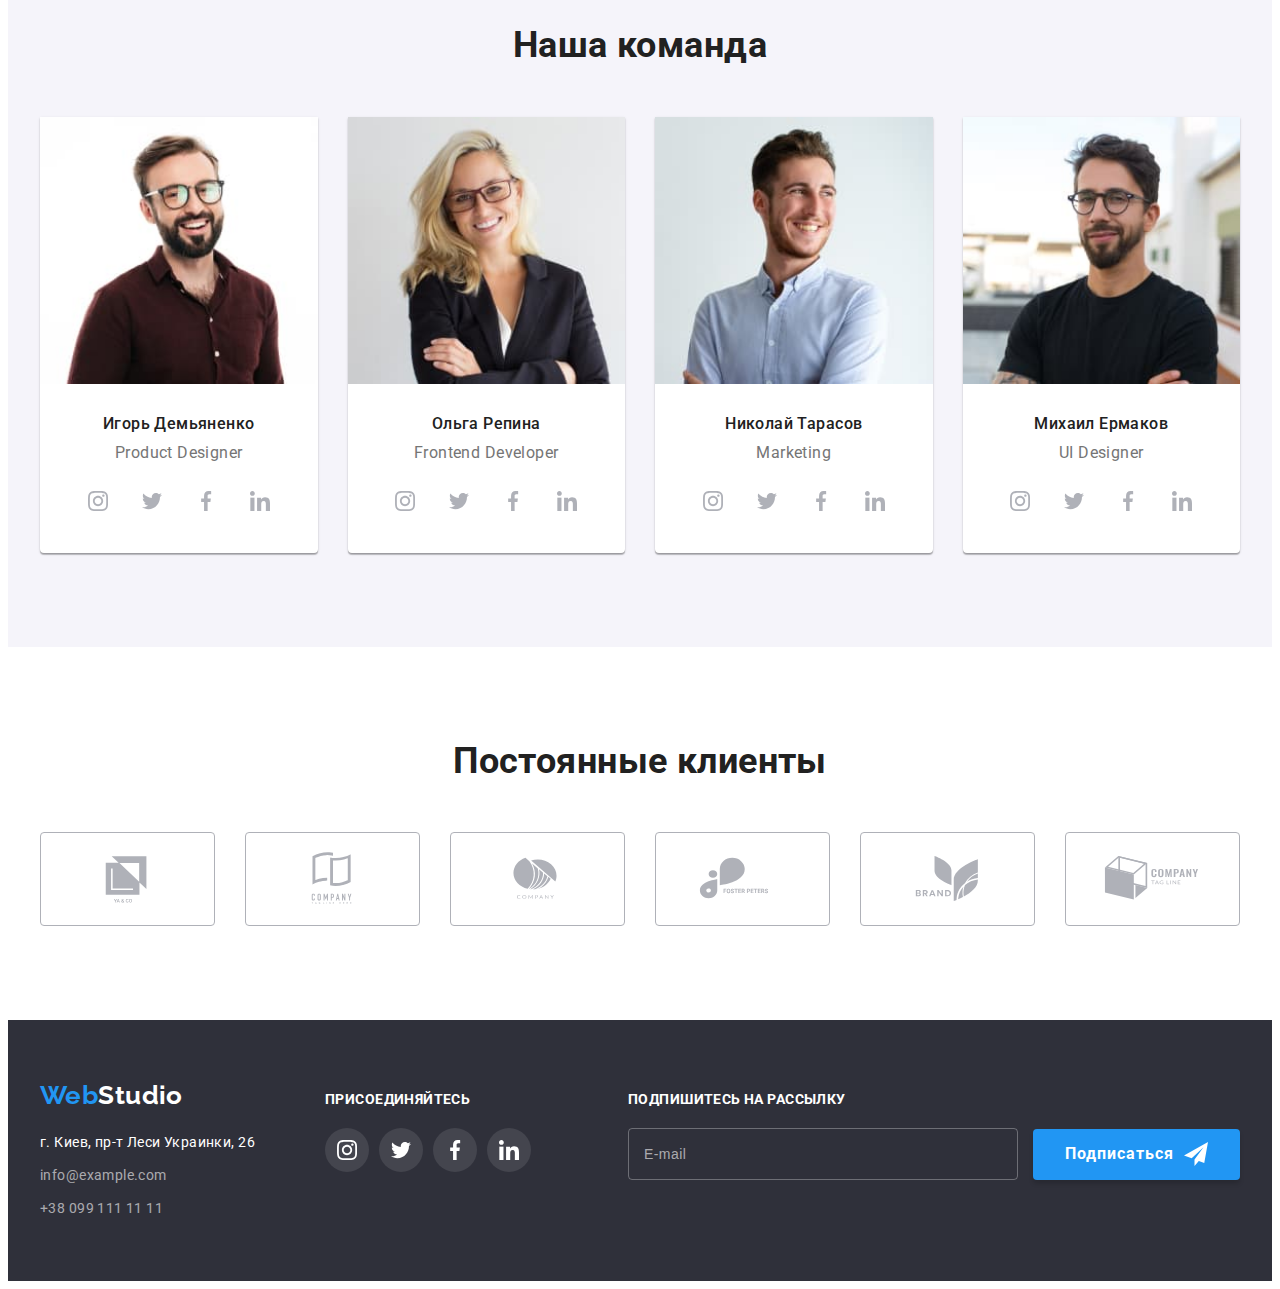
==== commit 6516575d: "исправил глобальные ошибки" ====
--- a/index.html
+++ b/index.html
@@ -119,7 +119,10 @@
       <!-- hero -->
       <section class="hero">
         <div class="container">
-          <h1 class="hero__title">ЭФФЕКТИВНЫЕ РЕШЕНИЯ ДЛЯ ВАШЕГО БИЗНЕСА</h1>
+          <h1 class="hero__title">
+            ЭФФЕКТИВНЫЕ РЕШЕНИЯ <br />
+            ДЛЯ ВАШЕГО БИЗНЕСА
+          </h1>
           <button type="button" class="button__universal" data-modal-open>Заказать услугу</button>
         </div>
       </section>
--- a/css/main.min.css
+++ b/css/main.min.css
@@ -1,2 +1,2 @@
-:root{--primary-text-color: #757575;--title-text-color: #212121;--accent-color: #2196f3;--primary-white-color: #ffffff;--secondary-background-color: #f5f4fa;--secondary-accent: #2f303a;--color-button: #2196f3;--color-button-hover: #188ce8;--secondary-button-background: #f5f4fa;--black-color: #000000;--secondary-link-color: rgba(255, 255, 255, 0.6);--color-border: #ececec;--secondary-color-border: #eeeeee;--color-for-svg-elements: #afb1b8;--background--color--svg: rgba(255, 255, 255, 0.1);--transition: 250ms cubic-bezier(0.4, 0, 0.2, 1);--backdrop-color: rgba(0, 0, 0, 0.2);--border-form: rgba(33, 33, 33, 0.2);--card-item: 4;--card-gap: 30px}p,h1,h2,h3,h4,h5,h6{margin:0}ul,ol{margin:0;padding:0}button{cursor:pointer}img{max-width:100%;width:100%;display:block;height:auto}body{color:var(--primary-text-color);font-family:'Roboto', sans-serif;font-size:14px;line-height:1.71;letter-spacing:0.03em}.list{list-style:none}.link{text-decoration:none;color:inherit}.item{margin-bottom:var(--card-gap)}@media screen and (min-width: 768px){.item{margin-left:var(--card-gap);flex-basis:calc(100% / var(--card-item) - var(--card-gap))}}.card-set{margin-bottom:calc(var(--card-gap) * -1)}@media screen and (min-width: 768px){.card-set{display:flex;flex-wrap:wrap;margin-left:calc(var(--card-gap) * -1)}}.visually-hidden{position:absolute;clip:rect(0 0 0 0);width:1px;height:1px;margin:-1px}.container{width:100%;padding-left:15px;padding-right:15px;margin:0 auto}@media screen and (min-width: 480px){.container{max-width:480px}}@media screen and (min-width: 768px){.container{max-width:776px}}@media screen and (min-width: 1200px){.container{max-width:1200px}}.section{padding-top:60px;padding-bottom:60px}@media screen and (min-width: 1200px){.section{padding-top:94px;padding-bottom:94px}}.logo{font-size:26px;font-weight:700;line-height:1.2;display:inline-block;color:var(--accent-color);font-family:'Raleway', sans-serif}.logo__header{color:var(--black-color)}.logo__footer{color:var(--primary-white-color);display:inline-block}.section__title{font-size:28px;line-height:1.18;color:var(--title-text-color);margin-bottom:30px}@media screen and (min-width: 1200px){.section__title{font-size:36px;line-height:1.16;margin-bottom:50px}}.button__universal{font-size:16px;font-weight:700;line-height:1.9;letter-spacing:.06em;color:var(--primary-white-color);background-color:var(--color-button);border:none;box-shadow:0px 4px 4px rgba(0,0,0,0.15);border-radius:4px;font-family:inherit;min-width:200px;min-height:50px;padding:10px 32px;justify-content:center;transition:background-color var(--transition)}.button__universal:hover,.button__universal:focus{background-color:var(--color-button-hover)}.social{display:flex;justify-content:center}.social__link{width:44px;height:44px;display:flex;color:var(--color-for-svg-elements);justify-content:center;align-items:center;border-radius:50%;transition:color var(--transition),background-color var(--transition)}.social__link:hover,.social__link:focus{background-color:var(--accent-color);color:var(--primary-white-color)}.social__icon{justify-content:center;align-items:center;fill:currentColor}.social__item+.social__item{margin-left:10px}.backdrop{position:fixed;top:0;background:var(--backdrop-color);width:100vw;height:100vh;transition:opacity 500ms, visibility 500ms}.backdrop.is-hidden .modal{transform:translate(-50%, -50%) scale(0.5)}.modal{background-color:var(--primary-white-color);box-shadow:0px 1px 3px rgba(0,0,0,0.12),0px 1px 1px rgba(0,0,0,0.14),0px 2px 1px var(--backdrop-color);border-radius:4px;position:absolute;top:50%;left:50%;transform:translate(-50%, -50%) scale(1);transition:transform 500ms;min-height:609px;padding:40px}@media screen and (min-width: 480px){.modal{width:450px}}@media screen and (min-width: 1200px){.modal{width:528px;min-height:581px;position:absolute;top:50%;left:50%;transform:translate(-50%, -50%) scale(1)}}.modal__close{position:absolute;top:8px;right:8px;padding:0;display:flex;justify-content:center;align-items:center;width:30px;height:30px;color:var(--accent-color);background-color:var(--primary-white-color);border:1px solid rgba(0,0,0,0.1);border-radius:50%}.modal__close:hover .modal-close__icon,.modal__close:focus .modal-close__icon{fill:currentColor}.modal-close__icon{transition:var(--transition)}.is-hidden{opacity:0;pointer-events:none;visibility:hidden}.modal__title{font-size:20px;font-weight:700;line-height:1.5;color:var(--title-text-color);text-align:center;margin-bottom:12px}@media screen and (min-width: 1200px){.modal__title{font-size:20px;font-weight:700;line-height:1.15}}.form__field{position:relative;margin-bottom:10px}.form__input{width:100%;height:40px;border:1px solid var(--border-form);border-radius:4px;outline:none;padding:11px 12px 11px 42px;transition:border var(--transition)}.form__input:hover ~ .form__icon,.form__input:focus ~ .form__icon{fill:var(--accent-color)}.form__input:focus,.form__input:hover,.form__text:focus,.form__text:hover{border-color:var(--accent-color)}.form__label{line-height:1.16;letter-spacing:.01em;display:block;margin-bottom:4px}.form__text{font-size:12px;line-height:1.16;letter-spacing:.01em;display:block;padding:12px 16px;border:1px solid var(--border-form);border-radius:4px;width:100%;height:120px;resize:none;outline:none;transition:var(--transition)}.form__text::placeholder{color:rgba(117,117,117,0.5)}.form__comment{margin-bottom:20px}.form__icon{display:inline-block;top:50%;left:12px;position:absolute;fill:var(--title-text-color);transition:var(--transition)}.input__checkbox{position:absolute;clip:rect(0 0 0 0);width:1px;height:1px;margin:-1px}.input__checkbox:hover+.checkbox__icon,.input__checkbox:focus+.checkbox__icon{border:solid 2px var(--accent-color)}.checkbox{display:flex;align-items:center;justify-content:center}.checkbox__icon{display:inline-block;width:16px;height:15px;margin-right:8px;border:solid 2px var(--title-text-color);border-radius:2px;transition:var(--transition);cursor:pointer}.input__checkbox:checked+.checkbox__icon{border-color:var(--accent-color);background-color:var(--accent-color);background-image:url(../images/icon-check.svg);background-size:contain;background-origin:border-box}.conditions{margin-bottom:30px}@media screen and (min-width: 480px){.checkbox__text{font-size:12px;line-height:1.16;letter-spacing:.03em}}@media screen and (min-width: 1200px){.checkbox__text{font-size:14px;line-height:1.7;letter-spacing:.03em}}.conditions__link{color:var(--accent-color)}.form-btn{display:flex;margin-left:auto;margin-right:auto}.filter-list{display:flex;flex-wrap:wrap;margin-bottom:40px}@media screen and (min-width: 768px){.filter-list{justify-content:center;margin-bottom:30px}}@media screen and (min-width: 1200px){.filter-list{margin-bottom:50px}}.filter__item:not(:last-child){margin-right:8px}@media screen and (max-width: 776px){.filter__item:nth-child(-n+3){margin-bottom:15px}}.filter__btn{font-size:16px;font-weight:500;line-height:1.6;color:var(--title-text-color);background-color:var(--secondary-button-background);letter-spacing:inherit;font-family:inherit;cursor:pointer;padding:6px 22px;border-radius:4px;border:none;transition:color var(--transition),background-color var(--transition)}.filter__btn:hover,.filter__btn:focus,.filter__btn.current{color:var(--primary-white-color);background-color:var(--color-button);box-shadow:0px 3px 1px rgba(0,0,0,0.1),0px 1px 2px rgba(0,0,0,0.08),0px 2px 2px rgba(0,0,0,0.12)}.filter__btn.current{color:var(--primary-white-color)}.header{background-color:var(--primary-white-color)}.header__container{display:flex;align-items:center}.header__container .logo{margin-right:93px}.header__border{border-bottom:1px solid var(--color-border)}.current{position:relative}.current::after{content:'';width:100%;height:5px;border-radius:2px;background:var(--accent-color);position:absolute;left:0;bottom:0}.site-nav{display:none}@media screen and (min-width: 768px){.site-nav{display:flex}}.site-list{display:flex;align-items:center;color:var(--title-text-color)}.site-list .site-list__item:not(:last-child){margin-right:50px}@media screen and (min-width: 768px){.site-list__link{font-weight:500;line-height:1.14;letter-spacing:.02em;display:inline-flex;align-items:center;padding-top:32px;padding-bottom:32px;transition:color var(--transition)}.site-list__link:hover,.site-list__link:focus,.site-list__link.current{color:var(--accent-color)}}.contact-list{display:none}@media screen and (min-width: 768px){.contact-list{margin-left:auto;display:block}.contact-list .site-list__item:not(:last-child){margin-bottom:10px}}@media screen and (min-width: 1200px){.contact-list{display:flex}.contact-list .site-list__item:not(:last-child){margin-right:30px;margin-bottom:0}}.contact-list__link{font-weight:500;line-height:1.14;letter-spacing:.02em;display:flex;align-items:center;transition:color var(--transition)}.contact-list__link:hover,.contact-list__link:focus,.contact-list__link.current{color:var(--accent-color)}.contact-list__icon{fill:currentColor;margin-right:10px}.btn-menu{padding-top:10px;padding-bottom:10px;margin-left:auto}@media screen and (min-width: 768px){.btn-menu{display:none}}.menu-open-btn{display:flex;padding:0;border:none;background-color:transparent;color:var(--accent-color)}.menu-open-btn:hover .menu-open__icon,.menu-open-btn:focus .menu-open__icon{fill:currentColor}.menu-open__icon{transition:var(--transition)}.menu-open__icon{width:40px;height:40px}.mob-menu{position:fixed;background-color:var(--primary-white-color);padding-top:10px;padding-bottom:10px;top:0;left:0;width:100vw;height:100vh;z-index:1;transition:left 500ms, visibility 500ms}.mob-menu .container{height:100%;display:flex;flex-direction:column}.mob-menu.is-hidden-menu{left:100%}.is-hidden-menu{opacity:0.5;pointer-events:none;visibility:hidden}.mob-menu-top{margin-bottom:auto}.menu-close-btn{margin-left:auto;margin-bottom:8px;display:flex;border:none;padding:0;background-color:transparent;color:var(--accent-color)}.menu-close-btn:hover .menu-close__icon,.menu-close-btn:focus .menu-close__icon{fill:currentColor}.menu-close__icon{transition:var(--transition)}.menu-close__icon{width:40px;height:40px}.mob-menu__list{display:inline-block}.mob-menu__link{font-size:40px;font-weight:500;line-height:1.7;letter-spacing:.02em;color:var(--title-text-color);transition:var(--transition)}.mob-menu__link:hover,.mob-menu__link:focus{color:var(--accent-color)}.mob-menu__item,.mob-contact__item{padding-left:40px}.mob-menu__item:not(:last-child),.mob-contact__item:not(:last-child){margin-bottom:32px}.mob-contact-bottom{margin-top:auto}.mob-tel__link{font-size:34px;font-weight:500;line-height:1.17;letter-spacing:.02em;color:var(--accent-color);transition:var(--transition)}.mob-tel__link:hover,.mob-tel__link:focus{color:var(--title-text-color)}.mob-mail__link{font-size:24px;font-weight:500;line-height:1.16;letter-spacing:.02em;display:block;margin-bottom:64px;transition:var(--transition)}.mob-mail__link:hover,.mob-mail__link:focus{color:var(--accent-color)}.mob-social__list{display:inline-flex;padding:0 40px 48px 40px}.mob-social__item:not(:last-child){margin-right:10px}.mob-social__link{color:var(--accent-color);transition:var(--transition)}.mob-social__link:hover,.mob-social__link:focus{color:var(--title-text-color)}.sitting{color:var(--accent-color)}.line::after{content:'';border:1px solid rgba(33,33,33,0.2);transform:rotate(90deg);margin-left:10px}.hero{text-align:center;max-width:1600px;margin:0 auto;padding-top:118px;padding-bottom:118px;background-color:var(--secondary-accent);background-size:cover;background-repeat:no-repeat;background-position:center;background-image:linear-gradient(rgba(47,48,58,0.4), rgba(47,48,58,0.4)),url(../images/hero-bg-tel-1x.jpg)}@media (min-device-pixel-ratio: 2), (min-resolution: 192dpi), (min-resolution: 2dppx){.hero{background-image:linear-gradient(rgba(47,48,58,0.4), rgba(47,48,58,0.4)),url(../images/hero-bg-tel-2x.jpg)}}@media screen and (min-width: 768px){.hero{background-image:linear-gradient(rgba(47,48,58,0.4), rgba(47,48,58,0.4)),url(../images/hero-bg-tab-1x.jpg)}}@media screen and (min-width: 768px) and (min-device-pixel-ratio: 2), screen and (min-width: 768px) and (min-resolution: 192dpi), screen and (min-width: 768px) and (min-resolution: 2dppx){.hero{background-image:linear-gradient(rgba(47,48,58,0.4), rgba(47,48,58,0.4)),url(../images/hero-bg-tab-2x.jpg)}}@media screen and (min-width: 1200px){.hero{background-image:linear-gradient(rgba(47,48,58,0.4), rgba(47,48,58,0.4)),url(../images/hero-bg-desk-1x.jpg);padding-top:200px;padding-bottom:200px}}@media screen and (min-width: 1200px) and (min-device-pixel-ratio: 2), screen and (min-width: 1200px) and (min-resolution: 192dpi), screen and (min-width: 1200px) and (min-resolution: 2dppx){.hero{background-image:linear-gradient(rgba(47,48,58,0.4), rgba(47,48,58,0.4)),url(../images/hero-bg-desk-2x.jpg)}}.hero__title{font-size:26px;font-weight:900;line-height:1.6;letter-spacing:.06em;color:var(--primary-white-color);margin-bottom:30px;margin-left:auto;margin-right:auto;max-width:360px}@media screen and (min-width: 1200px){.hero__title{font-size:44px;font-weight:900;line-height:1.36;letter-spacing:.06em;max-width:696px}}.feature__icon{justify-content:center;align-items:center;display:flex;background-color:var(--secondary-background-color);border-radius:4px;height:120px;margin-bottom:30px}.feature .feature__title{font-size:14px;font-weight:700;line-height:1.14;letter-spacing:.03em;color:var(--title-text-color);margin-bottom:10px}.feature__item{--card-item: 1}@media screen and (min-width: 768px){.feature__item{--card-item: 2}}@media screen and (min-width: 1200px){.feature__item{--card-item: 4}}@media screen and (max-width: 1200px){.work{display:none}}@media screen and (min-width: 768px){.work{text-align:center;padding-top:0;--card-item: 3}}@media screen and (min-width: 1200px){.work__text{font-size:14px;font-weight:700;line-height:1.14;letter-spacing:.03em;position:absolute;bottom:0;background:rgba(47,48,58,0.8);padding:27px;width:100%;color:var(--primary-white-color);text-transform:uppercase}}@media screen and (min-width: 1200px){.work__wrap{position:relative}}.team{background-color:var(--secondary-background-color);text-align:center}.team__item .team__title,.team__item .team__profession{font-size:16px;line-height:1.19}.team__item .team__title{color:var(--title-text-color);font-weight:500;margin-bottom:10px}.team__item{background:var(--primary-white-color);box-shadow:0px 1px 3px rgba(0,0,0,0.12),0px 1px 1px rgba(0,0,0,0.14),0px 2px 1px rgba(0,0,0,0.2);border-radius:0px 0px 4px 4px;padding-bottom:30px;--card-item: 1}@media screen and (min-width: 768px){.team__item{--card-item: 2}}@media screen and (min-width: 1200px){.team__item{--card-item: 4}}.team__img{margin-bottom:30px}.team__profession{margin-bottom:16px}@media screen and (max-width: 768px){.client .card-set{display:flex;flex-wrap:wrap;justify-content:space-between}}.client{text-align:center}.client__link{display:flex;justify-content:center;align-items:center;color:var(--color-for-svg-elements);height:92px;border-radius:4px;border:1px solid currentColor;transition:var(--transition)}@media screen and (max-width: 768px){.client__link{width:210px}}.client__link:hover,.client__link:focus{color:var(--accent-color)}.client__item{--card-item: 2}@media screen and (min-width: 768px){.client__item{--card-item: 3}}@media screen and (min-width: 1200px){.client__item{--card-item: 6}}.client__icon{fill:currentColor}.footer{background-color:var(--secondary-accent);padding-bottom:60px;padding-top:60px}.footer .social__link:hover,.footer .social__link:focus{background-color:var(--accent-color)}.footer .logo{margin-bottom:20px}.address{font-style:normal}.address-list__link{display:inline-block;color:var(--secondary-link-color);transition:color var(--transition)}.address-list{margin-bottom:-9px}.address-list .address-list__link:hover,.address-list .address-list__link:focus{color:var(--accent-color)}.address-list__item:not(:last-child){margin-bottom:9px}.address-list__link[target='_blank']{color:var(--primary-white-color)}.container.footer-container{display:flex;align-items:baseline}.footer-con-item:not(:last-child){margin-right:70px}.footer-con-item:not(:last-child):last-child{margin-left:auto}.footer .social__link{background:var(--background--color--svg);color:var(--primary-white-color)}.section-subject{font-size:14px;font-weight:700;line-height:1.14;letter-spacing:.03em;color:var(--primary-white-color);margin-bottom:20px;text-transform:uppercase}.footer-form__input{font-size:14px;font-weight:16;line-height:1.14;letter-spacing:.03em;height:50px;min-width:358px;padding:0 15px;margin-right:12px;outline:none;color:var(--primary-white-color);background-color:inherit;border:1px solid rgba(255,255,255,0.3);border-radius:4px;transition:var(--transition)}.footer-form__input::placeholder{color:var(--secondary-link-color)}.footer-form__input:focus,.footer-form__input:hover{border-color:var(--accent-color);filter:drop-shadow(0px 4px 4px rgba(0,0,0,0.15))}.btn-send{display:inline-flex;align-items:center}.footer-form__icon{margin-left:10px}.project__item{--card-item: 1}@media screen and (min-width: 768px){.project__item{--card-item: 2}}@media screen and (min-width: 1200px){.project__item{--card-item: 3}}.project__link{display:flex;flex-direction:column}.project__link:hover,.project__link:focus{box-shadow:0px 1px 1px rgba(0,0,0,0.12),0px 4px 4px rgba(0,0,0,0.06),1px 4px 6px rgba(0,0,0,0.16)}.project__link:hover .project__img-text,.project__link:focus .project__img-text{transform:translateY(0)}.project__title{font-size:18px;line-height:2;letter-spacing:.06em;color:var(--title-text-color);margin-bottom:4px}.project__item-wrap{position:relative;overflow:hidden}.project__img-text{font-size:18px;line-height:1.55;position:absolute;top:0;right:0;color:var(--primary-white-color);background:rgba(33,150,243,0.9);height:100%;padding:63px 24px;transition-property:transform;transition-duration:250ms;transform:translateY(100%);transition-timing-function:cubic-bezier(0.4, 0, 0.2, 1)}.project__text{font-size:16px;line-height:1.9}.project-border{background:var(--border-color);border:1px solid var(--secondary-color-border);border-top-style:none;padding:20px 24px}
+:root{--primary-text-color: #757575;--title-text-color: #212121;--accent-color: #2196f3;--primary-white-color: #ffffff;--secondary-background-color: #f5f4fa;--secondary-accent: #2f303a;--color-button: #2196f3;--color-button-hover: #188ce8;--secondary-button-background: #f5f4fa;--black-color: #000000;--secondary-link-color: rgba(255, 255, 255, 0.6);--color-border: #ececec;--secondary-color-border: #eeeeee;--color-for-svg-elements: #afb1b8;--background--color--svg: rgba(255, 255, 255, 0.1);--transition: 250ms cubic-bezier(0.4, 0, 0.2, 1);--backdrop-color: rgba(0, 0, 0, 0.2);--border-form: rgba(33, 33, 33, 0.2);--card-item: 4;--card-gap: 30px}p,h1,h2,h3,h4,h5,h6{margin:0}ul,ol{margin:0;padding:0}button{cursor:pointer}img{max-width:100%;width:100%;display:block;height:auto}body{color:var(--primary-text-color);font-family:'Roboto', sans-serif;font-size:14px;line-height:1.71;letter-spacing:0.03em}.list{list-style:none}.link{text-decoration:none;color:inherit}.item{margin-bottom:var(--card-gap);margin-left:var(--card-gap);flex-basis:calc(100% / var(--card-item) - var(--card-gap))}.card-set{margin-left:calc(var(--card-gap) * -1);margin-bottom:calc(var(--card-gap) * -1);display:flex;flex-wrap:wrap}.visually-hidden{position:absolute;clip:rect(0 0 0 0);width:1px;height:1px;margin:-1px}.container{padding-left:15px;padding-right:15px;margin:0 auto}@media screen and (min-width: 480px){.container{width:480px}}@media screen and (min-width: 768px){.container{width:776px}}@media screen and (min-width: 1200px){.container{width:1200px}}.section{padding-top:60px;padding-bottom:60px}@media screen and (min-width: 1200px){.section{padding-top:94px;padding-bottom:94px}}.logo{font-size:26px;font-weight:700;line-height:1.2;display:inline-block;color:var(--accent-color);font-family:'Raleway', sans-serif}.logo__header{color:var(--black-color)}.logo__footer{color:var(--primary-white-color);display:inline-block}.section__title{font-size:28px;line-height:1.18;color:var(--title-text-color);margin-bottom:30px}@media screen and (min-width: 1200px){.section__title{font-size:36px;line-height:1.16;margin-bottom:50px}}.button__universal{font-size:16px;font-weight:700;line-height:1.9;letter-spacing:.06em;color:var(--primary-white-color);background-color:var(--color-button);border:none;box-shadow:0px 4px 4px rgba(0,0,0,0.15);border-radius:4px;font-family:inherit;min-width:200px;min-height:50px;padding:10px 32px;justify-content:center;transition:background-color var(--transition)}.button__universal:hover,.button__universal:focus{background-color:var(--color-button-hover)}.social{display:flex;justify-content:center}.social__link{width:44px;height:44px;display:flex;color:var(--color-for-svg-elements);justify-content:center;align-items:center;border-radius:50%;transition:color var(--transition),background-color var(--transition)}.social__link:hover,.social__link:focus{background-color:var(--accent-color);color:var(--primary-white-color)}.social__icon{justify-content:center;align-items:center;fill:currentColor}.social__item+.social__item{margin-left:10px}.backdrop{position:fixed;top:0;background:var(--backdrop-color);width:100vw;height:100vh;transition:opacity 500ms, visibility 500ms}.backdrop.is-hidden .modal{transform:translate(-50%, -50%) scale(0.5)}.modal{background-color:var(--primary-white-color);box-shadow:0px 1px 3px rgba(0,0,0,0.12),0px 1px 1px rgba(0,0,0,0.14),0px 2px 1px var(--backdrop-color);border-radius:4px;width:100%;position:absolute;top:50%;left:50%;transform:translate(-50%, -50%) scale(1);transition:transform 500ms;min-height:609px;padding:40px}@media screen and (min-width: 480px){.modal{width:450px}}@media screen and (min-width: 1200px){.modal{width:528px;min-height:581px;position:absolute;top:50%;left:50%;transform:translate(-50%, -50%) scale(1)}}.modal__close{position:absolute;top:8px;right:8px;padding:0;display:flex;justify-content:center;align-items:center;width:30px;height:30px;color:var(--accent-color);background-color:var(--primary-white-color);border:1px solid rgba(0,0,0,0.1);border-radius:50%}.modal__close:hover .modal-close__icon,.modal__close:focus .modal-close__icon{fill:currentColor}.modal-close__icon{transition:var(--transition)}.is-hidden{opacity:0;pointer-events:none;visibility:hidden}.modal__title{font-size:20px;font-weight:700;line-height:1.5;color:var(--title-text-color);text-align:center;margin-bottom:12px}@media screen and (min-width: 1200px){.modal__title{font-size:20px;font-weight:700;line-height:1.15}}.form__field{position:relative;margin-bottom:10px}.form__input{width:100%;height:40px;border:1px solid var(--border-form);border-radius:4px;outline:none;padding:11px 12px 11px 42px;transition:border var(--transition)}.form__input:hover ~ .form__icon,.form__input:focus ~ .form__icon{fill:var(--accent-color)}.form__input:focus,.form__input:hover,.form__text:focus,.form__text:hover{border-color:var(--accent-color)}.form__label{line-height:1.16;letter-spacing:.01em;display:block;margin-bottom:4px}.form__text{font-size:12px;line-height:1.16;letter-spacing:.01em;display:block;padding:12px 16px;border:1px solid var(--border-form);border-radius:4px;width:100%;height:120px;resize:none;outline:none;transition:var(--transition)}.form__text::placeholder{color:rgba(117,117,117,0.5)}.form__comment{margin-bottom:20px}.form__icon{display:inline-block;top:50%;left:12px;position:absolute;fill:var(--title-text-color);transition:var(--transition)}.input__checkbox{position:absolute;clip:rect(0 0 0 0);width:1px;height:1px;margin:-1px}.input__checkbox:hover+.checkbox__icon,.input__checkbox:focus+.checkbox__icon{border:solid 2px var(--accent-color)}.checkbox{display:flex;align-items:center;justify-content:center}.checkbox__icon{display:inline-block;width:16px;height:15px;margin-right:8px;border:solid 2px var(--title-text-color);border-radius:2px;transition:var(--transition);cursor:pointer}.input__checkbox:checked+.checkbox__icon{border-color:var(--accent-color);background-color:var(--accent-color);background-image:url(../images/icon-check.svg);background-size:contain;background-origin:border-box}.conditions{margin-bottom:30px}@media screen and (min-width: 480px){.checkbox__text{font-size:12px;line-height:1.16;letter-spacing:.03em}}@media screen and (min-width: 1200px){.checkbox__text{font-size:14px;line-height:1.7;letter-spacing:.03em}}.conditions__link{color:var(--accent-color)}.form-btn{display:flex;margin-left:auto;margin-right:auto}.section__portfolio{margin-top:60px}.filter-list{display:flex;flex-wrap:wrap;margin-bottom:40px}@media screen and (min-width: 768px){.filter-list{justify-content:center;margin-bottom:30px}}@media screen and (min-width: 1200px){.filter-list{margin-bottom:50px}}.filter__item:not(:last-child){margin-right:8px}@media screen and (max-width: 776px){.filter__item:nth-child(-n+3){margin-bottom:15px}}.filter__btn{font-size:16px;font-weight:500;line-height:1.6;color:var(--title-text-color);background-color:var(--secondary-button-background);letter-spacing:inherit;font-family:inherit;cursor:pointer;padding:6px 22px;border-radius:4px;border:none;transition:color var(--transition),background-color var(--transition)}.filter__btn:hover,.filter__btn:focus,.filter__btn.current{color:var(--primary-white-color);background-color:var(--color-button);box-shadow:0px 3px 1px rgba(0,0,0,0.1),0px 1px 2px rgba(0,0,0,0.08),0px 2px 2px rgba(0,0,0,0.12)}.filter__btn.current{color:var(--primary-white-color)}.header{width:100%;position:fixed;top:0;left:0;z-index:2;background-color:var(--primary-white-color)}.header__container{display:flex;align-items:center}.header__container .logo{margin-right:93px}.header__border{border-bottom:1px solid var(--color-border)}.current{position:relative}.current::after{content:'';width:100%;height:5px;border-radius:2px;background:var(--accent-color);position:absolute;left:0;bottom:0}.site-nav{display:none}@media screen and (min-width: 768px){.site-nav{display:flex}}.site-list{display:flex;align-items:center;color:var(--title-text-color)}.site-list .site-list__item:not(:last-child){margin-right:50px}@media screen and (min-width: 768px){.site-list__link{font-weight:500;line-height:1.14;letter-spacing:.02em;display:inline-flex;align-items:center;padding-top:32px;padding-bottom:32px;transition:color var(--transition)}.site-list__link:hover,.site-list__link:focus,.site-list__link.current{color:var(--accent-color)}}.contact-list{display:none}@media screen and (min-width: 768px){.contact-list{margin-left:auto;display:block}.contact-list .site-list__item:not(:last-child){margin-bottom:10px}}@media screen and (min-width: 1200px){.contact-list{display:flex}.contact-list .site-list__item:not(:last-child){margin-right:30px;margin-bottom:0}}.contact-list__link{font-weight:500;line-height:1.14;letter-spacing:.02em;display:flex;align-items:center;transition:color var(--transition)}.contact-list__link:hover,.contact-list__link:focus,.contact-list__link.current{color:var(--accent-color)}.contact-list__icon{fill:currentColor;margin-right:10px}.btn-menu{padding-top:10px;padding-bottom:10px;margin-left:auto}@media screen and (min-width: 768px){.btn-menu{display:none}}.menu-open-btn{display:flex;padding:0;border:none;background-color:transparent;color:var(--accent-color)}.menu-open-btn:hover .menu-open__icon,.menu-open-btn:focus .menu-open__icon{fill:currentColor}.menu-open__icon{transition:var(--transition)}.menu-open__icon{width:40px;height:40px}.mob-menu{position:fixed;background-color:var(--primary-white-color);padding-top:10px;padding-bottom:10px;top:0;left:0;width:100vw;height:100vh;z-index:1;transition:left 500ms, visibility 500ms}.mob-menu .container{height:100%;display:flex;flex-direction:column}.mob-menu.is-hidden-menu{left:100%}.is-hidden-menu{opacity:0.5;pointer-events:none;visibility:hidden}.mob-menu-top{margin-bottom:auto}.menu-close-btn{margin-left:auto;margin-bottom:8px;display:flex;border:none;padding:0;background-color:transparent;color:var(--accent-color)}.menu-close-btn:hover .menu-close__icon,.menu-close-btn:focus .menu-close__icon{fill:currentColor}.menu-close__icon{transition:var(--transition)}.menu-close__icon{width:40px;height:40px}.mob-menu__list{display:inline-block}.mob-menu__link{font-size:40px;font-weight:500;line-height:1.7;letter-spacing:.02em;color:var(--title-text-color);transition:var(--transition)}.mob-menu__link:hover,.mob-menu__link:focus{color:var(--accent-color)}.mob-menu__item,.mob-contact__item{padding-left:40px}.mob-menu__item:not(:last-child),.mob-contact__item:not(:last-child){margin-bottom:32px}.mob-contact-bottom{margin-top:auto}.mob-tel__link{font-size:34px;font-weight:500;line-height:1.17;letter-spacing:.02em;color:var(--accent-color);transition:var(--transition)}.mob-tel__link:hover,.mob-tel__link:focus{color:var(--title-text-color)}.mob-mail__link{font-size:24px;font-weight:500;line-height:1.16;letter-spacing:.02em;display:block;margin-bottom:64px;transition:var(--transition)}.mob-mail__link:hover,.mob-mail__link:focus{color:var(--accent-color)}.mob-social__list{display:inline-flex;padding:0 40px 48px 40px}.mob-social__item:not(:last-child){margin-right:10px}.mob-social__link{color:var(--accent-color);transition:var(--transition)}.mob-social__link:hover,.mob-social__link:focus{color:var(--title-text-color)}.sitting{color:var(--accent-color)}.line::after{content:'';border:1px solid rgba(33,33,33,0.2);transform:rotate(90deg);margin-left:10px}.hero{background-color:var(--secondary-accent);text-align:center;width:100%;max-width:1600px;margin:0 auto;padding-top:118px;padding-bottom:118px;background-size:cover;background-repeat:no-repeat;background-position:center;background-image:linear-gradient(rgba(47,48,58,0.4), rgba(47,48,58,0.4)),url(../images/hero-bg-tel-1x.jpg)}@media (min-device-pixel-ratio: 2), (min-resolution: 192dpi), (min-resolution: 2dppx){.hero{background-image:linear-gradient(rgba(47,48,58,0.4), rgba(47,48,58,0.4)),url(../images/hero-bg-tel-2x.jpg)}}@media screen and (min-width: 768px){.hero{background-image:linear-gradient(rgba(47,48,58,0.4), rgba(47,48,58,0.4)),url(../images/hero-bg-tab-1x.jpg)}}@media screen and (min-width: 768px) and (min-device-pixel-ratio: 2), screen and (min-width: 768px) and (min-resolution: 192dpi), screen and (min-width: 768px) and (min-resolution: 2dppx){.hero{background-image:linear-gradient(rgba(47,48,58,0.4), rgba(47,48,58,0.4)),url(../images/hero-bg-tab-2x.jpg)}}@media screen and (min-width: 1200px){.hero{background-image:linear-gradient(rgba(47,48,58,0.4), rgba(47,48,58,0.4)),url(../images/hero-bg-desk-1x.jpg);padding-top:200px;padding-bottom:200px}}@media screen and (min-width: 1200px) and (min-device-pixel-ratio: 2), screen and (min-width: 1200px) and (min-resolution: 192dpi), screen and (min-width: 1200px) and (min-resolution: 2dppx){.hero{background-image:linear-gradient(rgba(47,48,58,0.4), rgba(47,48,58,0.4)),url(../images/hero-bg-desk-2x.jpg)}}.hero__title{text-align:center;margin-bottom:30px;font-size:26px;font-weight:900;line-height:1.6;letter-spacing:.06em;color:var(--primary-white-color)}@media screen and (min-width: 1200px){.hero__title{font-size:44px;font-weight:900;line-height:1.36;letter-spacing:.06em}}.feature__icon{justify-content:center;align-items:center;display:flex;background-color:var(--secondary-background-color);border-radius:4px;height:120px;margin-bottom:30px}.feature .feature__title{font-size:14px;font-weight:700;line-height:1.14;letter-spacing:.03em;color:var(--title-text-color);margin-bottom:10px}@media screen and (max-width: 768px){.feature .feature__title{text-align:center}}.feature__item{--card-item: 1}@media screen and (min-width: 768px){.feature__item{--card-item: 2}}@media screen and (min-width: 1200px){.feature__item{--card-item: 4}}@media screen and (max-width: 1200px){.work{display:none}}@media screen and (min-width: 768px){.work{text-align:center;padding-top:0;--card-item: 3}}@media screen and (min-width: 1200px){.work__text{font-size:14px;font-weight:700;line-height:1.14;letter-spacing:.03em;position:absolute;bottom:0;background:rgba(47,48,58,0.8);padding:27px;width:100%;color:var(--primary-white-color);text-transform:uppercase}}@media screen and (min-width: 1200px){.work__wrap{position:relative}}.team{background-color:var(--secondary-background-color);text-align:center}.team__item .team__title,.team__item .team__profession{font-size:16px;line-height:1.19}.team__item .team__title{color:var(--title-text-color);font-weight:500;margin-bottom:10px}.team__item{background:var(--primary-white-color);box-shadow:0px 1px 3px rgba(0,0,0,0.12),0px 1px 1px rgba(0,0,0,0.14),0px 2px 1px rgba(0,0,0,0.2);border-radius:0px 0px 4px 4px;padding-bottom:30px;--card-item: 1}@media screen and (min-width: 768px){.team__item{--card-item: 2}}@media screen and (min-width: 1200px){.team__item{--card-item: 4}}.team__img{margin-bottom:30px}.team__profession{margin-bottom:16px}.client{text-align:center}.client__link{display:flex;justify-content:center;align-items:center;color:var(--color-for-svg-elements);height:92px;border-radius:4px;border:1px solid currentColor;transition:var(--transition)}.client__link:hover,.client__link:focus{color:var(--accent-color)}.client__item{--card-item: 2}@media screen and (min-width: 768px){.client__item{--card-item: 3}}@media screen and (min-width: 1200px){.client__item{--card-item: 6}}.client__icon{fill:currentColor}.footer{background-color:var(--secondary-accent);padding-bottom:60px;padding-top:60px}.footer .social__link:hover,.footer .social__link:focus{background-color:var(--accent-color)}.footer .logo{margin-bottom:20px}.address{font-style:normal}.address-list .address-list__link:hover,.address-list .address-list__link:focus{color:var(--accent-color)}.address-list__link{display:inline-block;color:var(--secondary-link-color);transition:color var(--transition)}.address-list__link[target='_blank']{color:var(--primary-white-color)}.address-list__item:not(:last-child){margin-bottom:8px}@media screen and (min-width: 1200px){.address-list__item:not(:last-child){margin-bottom:9px}}@media screen and (min-width: 768px){.footer-container{display:flex;align-items:baseline}}@media screen and (max-width: 1199px){.footer-container{flex-wrap:wrap;justify-content:space-around}}@media screen and (max-width: 1199px){.footer-con-item{text-align:center}.footer-con-item:not(:last-child){margin-bottom:60px}.footer-con-item:last-child{width:100%}}@media screen and (min-width: 1200px){.footer-con-item:last-child{margin-left:auto}.footer-con-item:not(:last-child){margin-right:70px}}.footer .social__link{background:var(--background--color--svg);color:var(--primary-white-color)}.section-subject{font-size:14px;font-weight:700;line-height:1.14;letter-spacing:.03em;color:var(--primary-white-color);margin-bottom:20px;text-transform:uppercase}.footer-form__input{font-size:14px;font-weight:16;line-height:1.14;letter-spacing:.03em;padding:0 15px;outline:none;color:var(--primary-white-color);height:50px;background-color:inherit;border:1px solid rgba(255,255,255,0.3);border-radius:4px;transition:var(--transition)}@media screen and (max-width: 1199px){.footer-form__input{display:block;width:100%;margin-left:auto;margin-right:auto;max-width:450px;margin-bottom:20px}}@media screen and (min-width: 1200px){.footer-form__input{margin-right:12px;width:358px}}.footer-form__input::placeholder{color:var(--secondary-link-color)}.footer-form__input:focus,.footer-form__input:hover{border-color:var(--accent-color);filter:drop-shadow(0px 4px 4px rgba(0,0,0,0.15))}.btn-send{display:inline-flex;align-items:center}.footer-form__icon{margin-left:10px}.project__item{--card-item: 1}@media screen and (min-width: 768px){.project__item{--card-item: 2}}@media screen and (min-width: 1200px){.project__item{--card-item: 3}}.project__link{display:flex;flex-direction:column}.project__link:hover,.project__link:focus{box-shadow:0px 1px 1px rgba(0,0,0,0.12),0px 4px 4px rgba(0,0,0,0.06),1px 4px 6px rgba(0,0,0,0.16)}.project__link:hover .project-img__text,.project__link:focus .project-img__text{transform:translateY(0)}.project__title{font-size:18px;line-height:2;letter-spacing:.06em;color:var(--title-text-color);margin-bottom:4px}.project__item-wrap{position:relative;overflow:hidden}.project-img__text{font-size:18px;line-height:1.55;position:absolute;top:0;right:0;color:var(--primary-white-color);background:rgba(33,150,243,0.9);height:100%;padding:63px 24px;transition-property:transform;transition-duration:250ms;transform:translateY(101%);transition-timing-function:cubic-bezier(0.4, 0, 0.2, 1)}.project__text{font-size:16px;line-height:1.9}.project-border{background:var(--border-color);border:1px solid var(--secondary-color-border);border-top-style:none;padding:20px 24px}
 /*# sourceMappingURL=main.min.css.map */